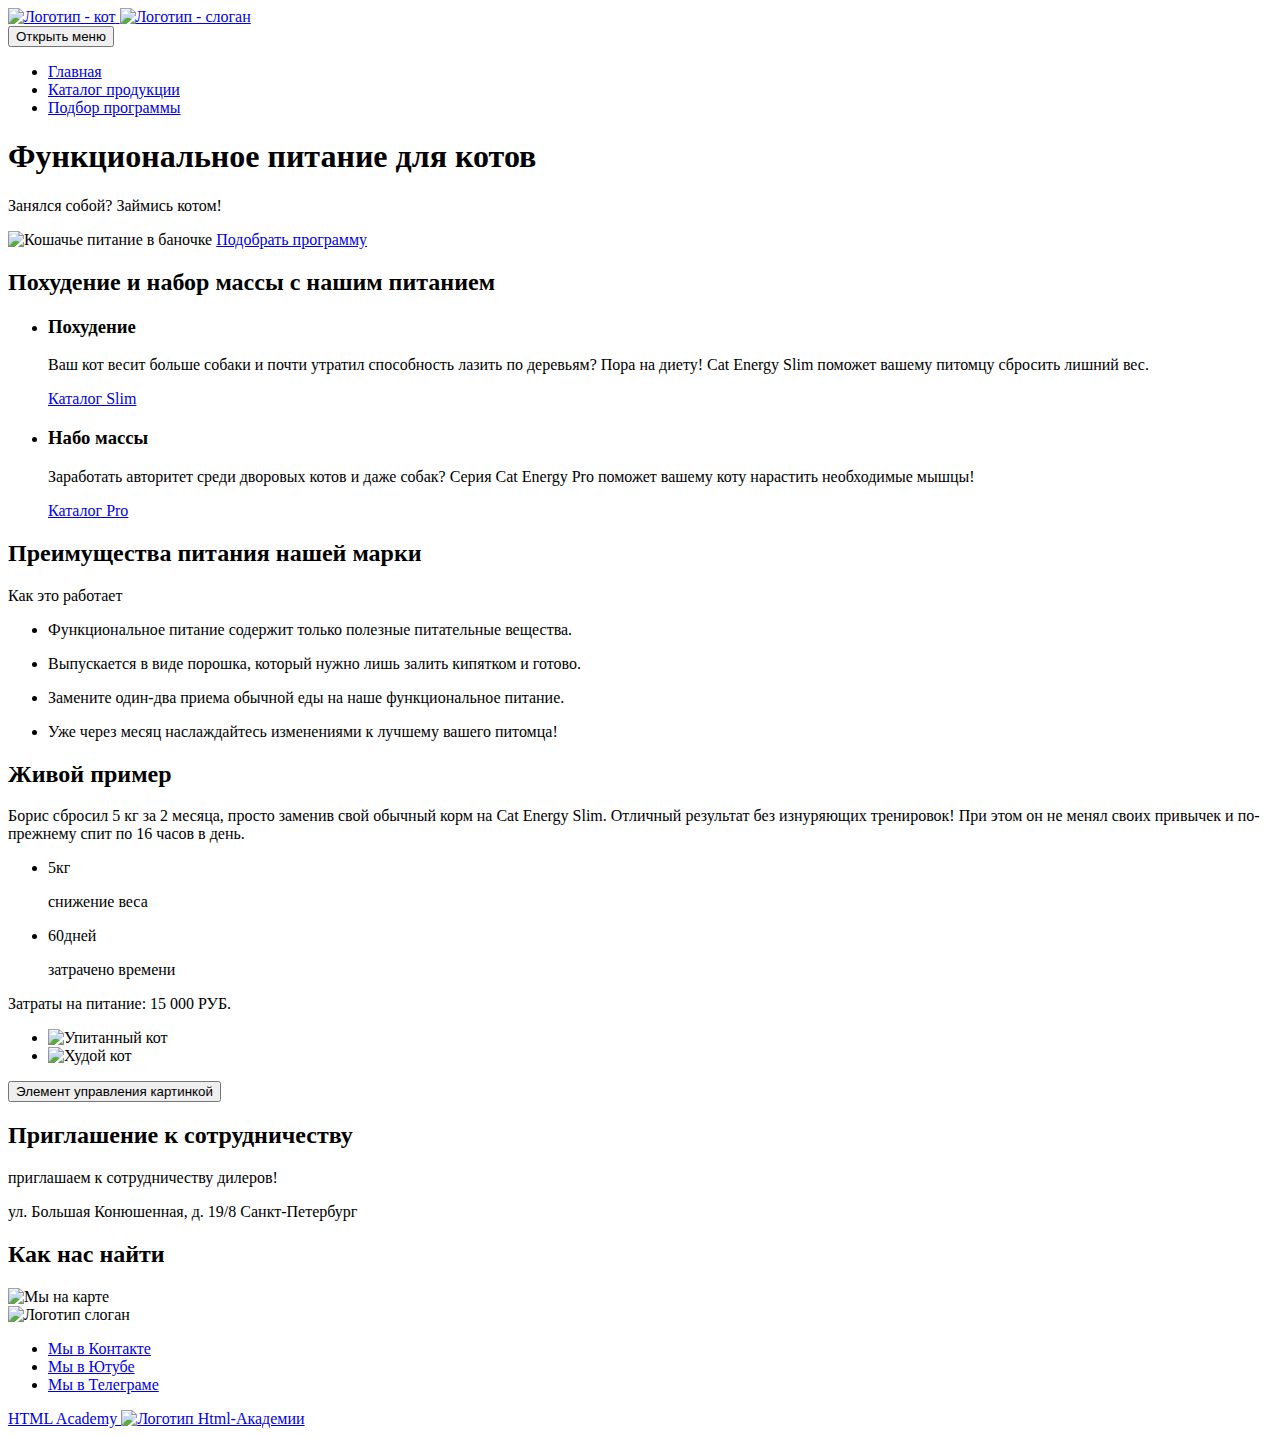
==== index.html @ bb7297f0 "Deploying to gh-pages from @ ekaterinasky/1699507-cat-energy-2@bc556764ba9b43fde984119f210b7cff06e82" ====
<!DOCTYPE html><html class="page" lang="ru"><head><meta charset="UTF-8"><title>Питание для котов</title><meta name="viewport" content="width=device-width,initial-scale=1"><link rel="stylesheet" href="styles/styles.css"><script src="scripts/index.js" defer="defer"></script></head><body class="page__body"><header class="main-header"><a class="main-header__logo" href="index.html"><img class="main-header__logo-image" src="#" width="33" height="38" alt="Логотип - кот"> <img class="logo-slogan" src="#" alt="Логотип - слоган" width="101" height="18"></a><nav class="main-nav"><button class="main-nav__toggle" type="button"><span class="visually-hidden">Открыть меню</span></button><div class="main-nav__wrapper"><ul class="site-list main-nav__list"><li class="site-list__item site-list__item--active"><a href="index.html">Главная</a></li><li class="site-list__item"><a href="catalog.html">Каталог продукции</a></li><li class="site-list__item"><a href="programm.html">Подбор программы</a></li></ul></div></nav><section class="promotion"><div class="promotion__wrapper"><div class="promotion__header"><h1 class="promotion__title">Функциональное питание для котов</h1><p class="promotion__intro promotion__intro--succeed">Занялся собой? Займись котом!</p><img class="promotion__image" src="#" width="280" height="270" alt="Кошачье питание в баночке"> <a class="promotion__link promotion__link--succeed" href="programm.html">Подобрать программу</a></div></div></section></header><main class="main-container"><section class="dignities"><div class="dignities__wrapper"><h2 class="visually-hidden">Похудение и набор массы с нашим питанием</h2><ul class="dignities__list"><li class="dignities__item dignities__item--loss"><h3 class="dignities__title">Похудение</h3><p class="dignities__description">Ваш кот весит больше собаки и почти утратил способность лазить по деревьям? Пора на диету! Cat Energy Slim поможет вашему питомцу сбросить лишний вес.</p><a class="dignities__link dignities__link--arrow" href="#">Каталог Slim</a></li><li class="dignities__item dignities__item--fat"><h3 class="dignities__title">Набо массы</h3><p class="dignities__description">Заработать авторитет среди дворовых котов и даже собак? Серия Cat Energy Pro поможет вашему коту нарастить необходимые мышцы!</p><a class="dignities__link dignities__link--arrow" href="#">Каталог Pro</a></li></ul></div></section><section class="advantages"><div class="advantages__wrapper"><h2 class="visually-hidden">Преимущества питания нашей марки</h2><p class="advantages__title">Как это работает</p><ul class="advantages__list"><li class="advantages__item advantages__item--useful"><p class="advantages__description">Функциональное питание содержит только полезные питательные вещества.</p></li><li class="advantages__item advantages__item--powder"><p class="advantages__description">Выпускается в виде порошка, который нужно лишь залить кипятком и готово.</p></li><li class="advantages__item advantages__item--meal"><p class="advantages__description">Замените один-два приема обычной еды на наше функциональное питание.</p></li><li class="advantages__item advantages__item--time"><p class="advantages__description">Уже через месяц наслаждайтесь изменениями к лучшему вашего питомца!</p></li></ul></div></section><section class="example"><div class="example__wrapper"><h2 class="example__title">Живой пример</h2><p class="example__description">Борис сбросил 5 кг за 2 месяца, просто заменив свой обычный корм на Cat Energy Slim. Отличный результат без изнуряющих тренировок! При этом он не менял своих привычек и по-прежнему спит по 16 часов в день.</p><div class="example__checklist example__checklist--wrapper"><ul class="example__list"><li class="example__stats"><p class="example__subtitle"><span>5</span>кг</p><p class="example__subtitle">снижение веса</p></li><li class="example__stats"><p><span>60</span>дней</p><p class="example__subtitle">затрачено времени</p></li></ul><p class="example__text">Затраты на питание: 15 000 РУБ.</p></div><div class="slider"><ul class="slider__list"><li class="slider__item"><img src="#" alt="Упитанный кот" width="280" height="256"></li><li class="slider__item"><img src="#" alt="Худой кот" width="280" height="256"></li></ul><p class="example__toggles slider__toggles"><button class="slider__toggle" type="button"><span class="visually-hidden">Элемент управления картинкой</span></button></p></div></div></section></main><section class="invitation"><div class="invitation__wrapper"><h2 class="visually-hidden">Приглашение к сотрудничеству</h2><p class="invitation__description">приглашаем к сотрудничеству дилеров!</p><p class="invitation__adress">ул. Большая Конюшенная, д. 19/8 Санкт-Петербург</p></div></section><footer class="main-footer"><h2 class="visually-hidden">Как нас найти</h2><img src="№" alt="Мы на карте" width="320" height="362"><!-- <iframe src="#" frameborder="0"></iframe> --><div class="main-footer__wrapper"><img class="main-footer__logo logo" src="#" alt="Логотип слоган" width="128" height="24"><div class="main-footer__social social"><ul class="social__list"><li class="social__item"><a class="social__link social__link--vkontakte" href="#">Мы в Контакте</a></li><li class="social__item"><a class="social__link social__link--youtube" href="#">Мы в Ютубе</a></li><li class="social__item"><a class="social__link social__link--telegram" href="#">Мы в Телеграме</a></li></ul></div><div class="main-footer__copyright copyright"><a class="copyright__link" href="https://htmlacademy.ru/intensive/adaptive">HTML Academy <img src="#" alt="Логотип Html-Академии" width="27" height="34"></a></div></div></footer></body></html>
---- styles/styles.css ----
.header{color:#fff;background-color:#639;padding:10px 15px}
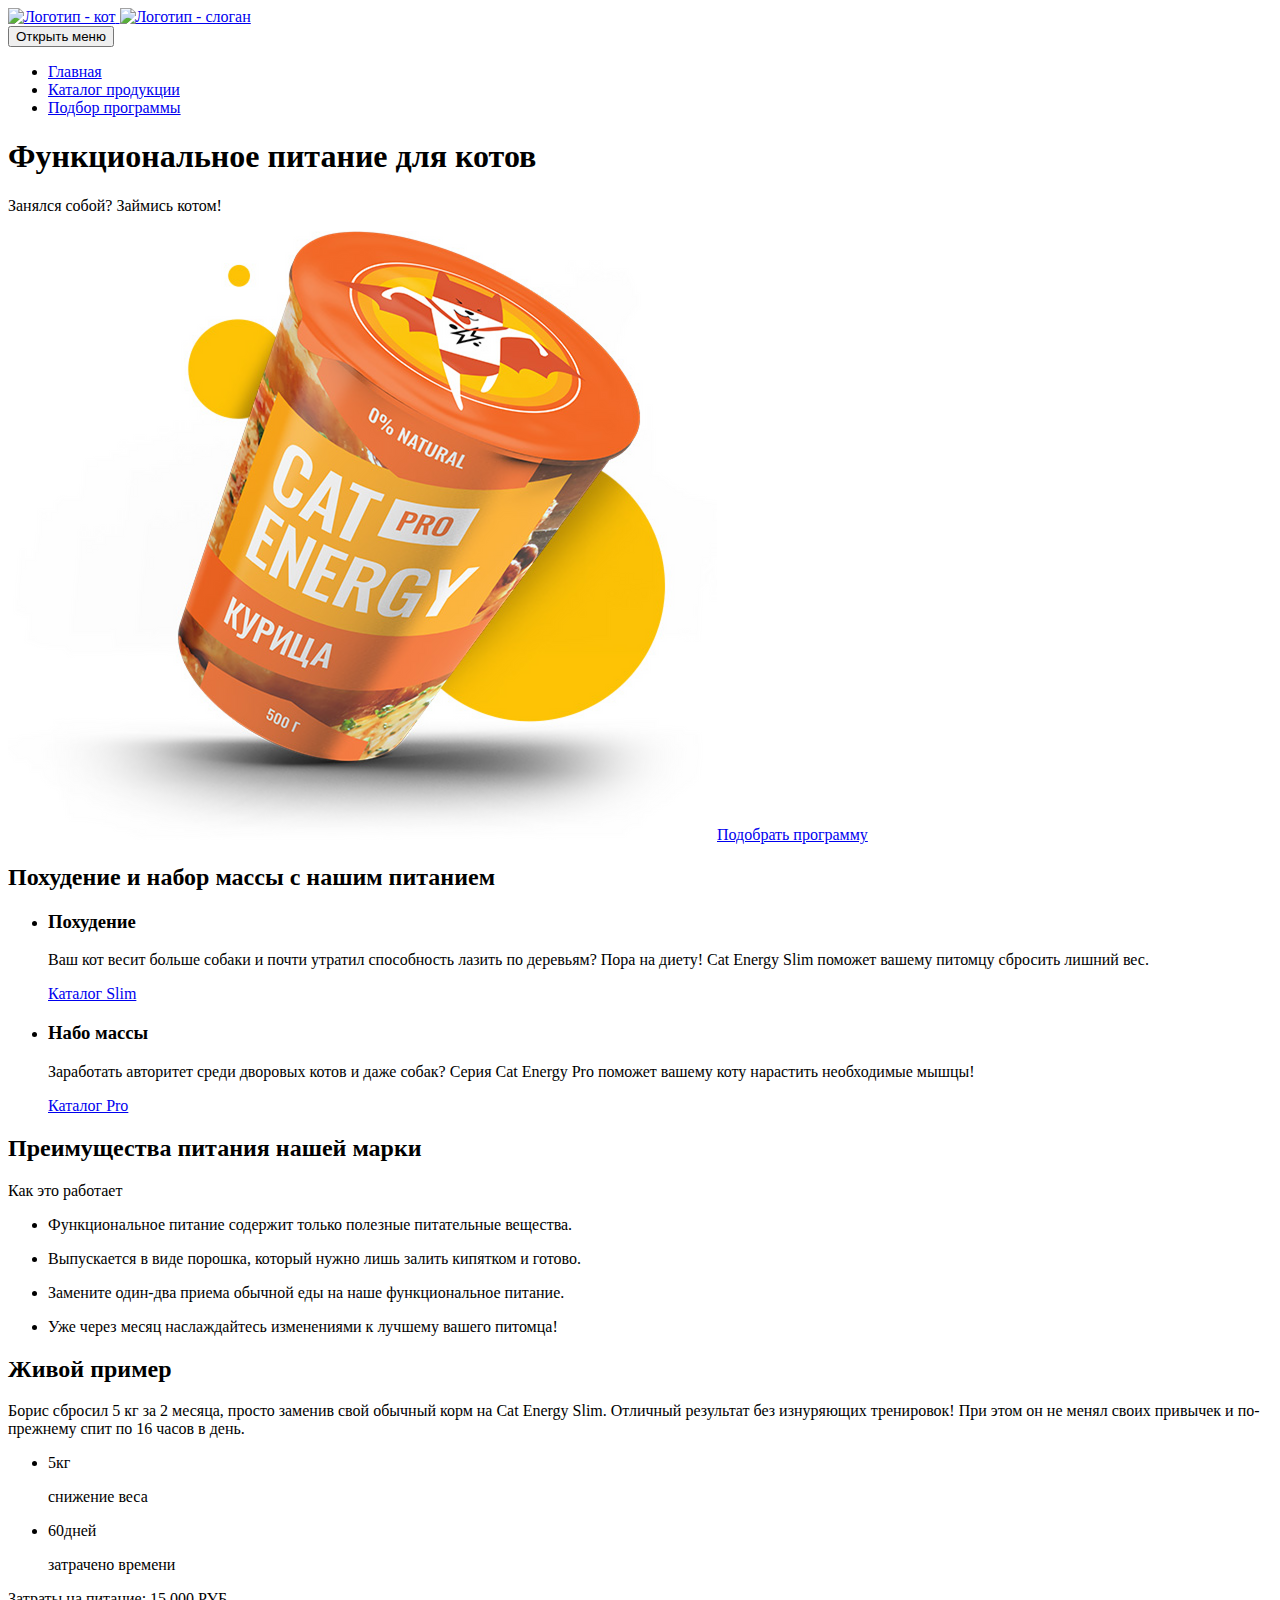
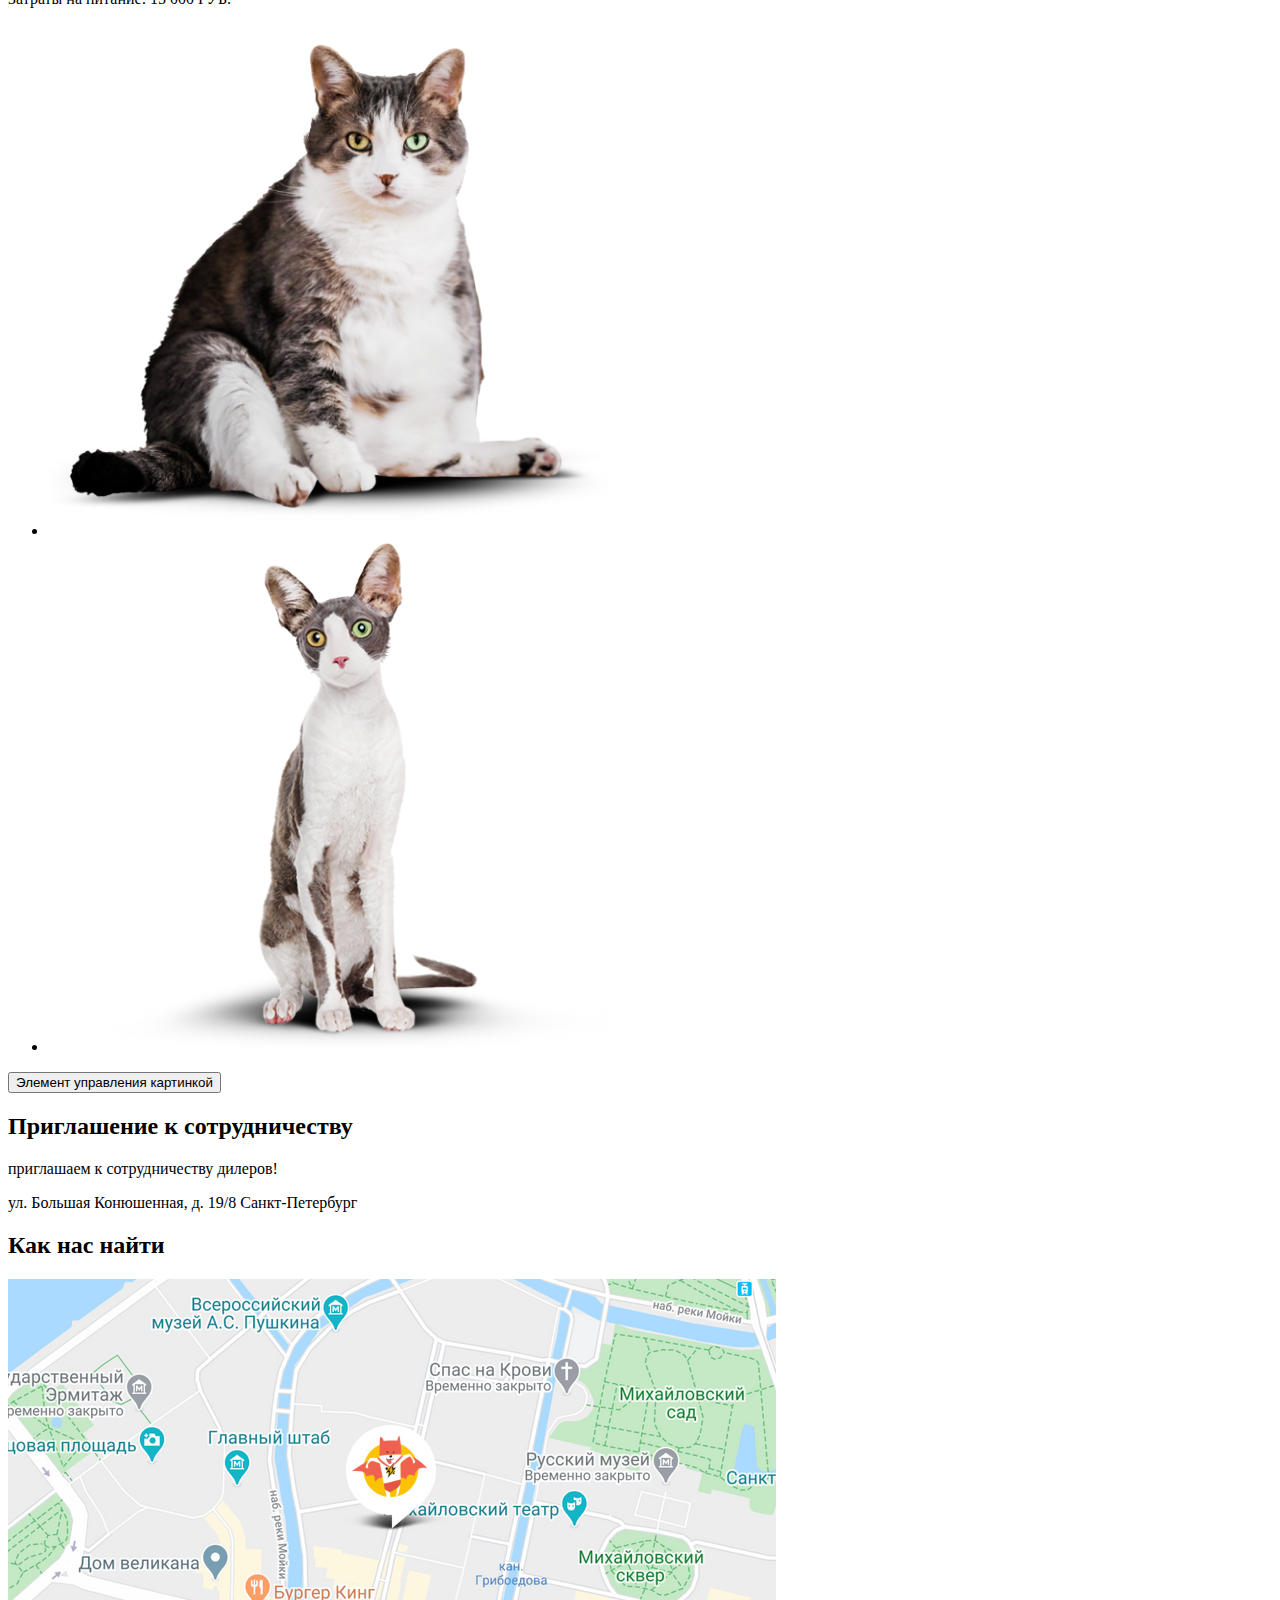
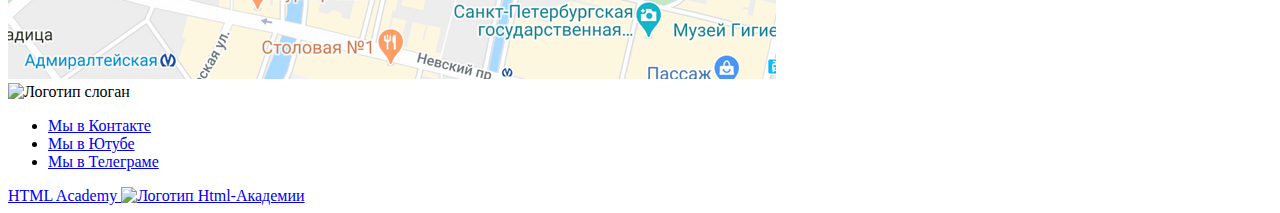
==== commit 7c226f17: "Deploying to gh-pages from @ ekaterinasky/1699507-cat-energy-2@7223b6a478be90201d9781de40ac3c70086c4" ====
--- a/index.html
+++ b/index.html
@@ -1 +1 @@
-<!DOCTYPE html><html class="page" lang="ru"><head><meta charset="UTF-8"><title>Питание для котов</title><meta name="viewport" content="width=device-width,initial-scale=1"><link rel="stylesheet" href="styles/styles.css"><script src="scripts/index.js" defer="defer"></script></head><body class="page__body"><header class="main-header"><a class="main-header__logo" href="index.html"><img class="main-header__logo-image" src="#" width="33" height="38" alt="Логотип - кот"> <img class="logo-slogan" src="#" alt="Логотип - слоган" width="101" height="18"></a><nav class="main-nav"><button class="main-nav__toggle" type="button"><span class="visually-hidden">Открыть меню</span></button><div class="main-nav__wrapper"><ul class="site-list main-nav__list"><li class="site-list__item site-list__item--active"><a href="index.html">Главная</a></li><li class="site-list__item"><a href="catalog.html">Каталог продукции</a></li><li class="site-list__item"><a href="programm.html">Подбор программы</a></li></ul></div></nav><section class="promotion"><div class="promotion__wrapper"><div class="promotion__header"><h1 class="promotion__title">Функциональное питание для котов</h1><p class="promotion__intro promotion__intro--succeed">Занялся собой? Займись котом!</p><img class="promotion__image" src="#" width="280" height="270" alt="Кошачье питание в баночке"> <a class="promotion__link promotion__link--succeed" href="programm.html">Подобрать программу</a></div></div></section></header><main class="main-container"><section class="dignities"><div class="dignities__wrapper"><h2 class="visually-hidden">Похудение и набор массы с нашим питанием</h2><ul class="dignities__list"><li class="dignities__item dignities__item--loss"><h3 class="dignities__title">Похудение</h3><p class="dignities__description">Ваш кот весит больше собаки и почти утратил способность лазить по деревьям? Пора на диету! Cat Energy Slim поможет вашему питомцу сбросить лишний вес.</p><a class="dignities__link dignities__link--arrow" href="#">Каталог Slim</a></li><li class="dignities__item dignities__item--fat"><h3 class="dignities__title">Набо массы</h3><p class="dignities__description">Заработать авторитет среди дворовых котов и даже собак? Серия Cat Energy Pro поможет вашему коту нарастить необходимые мышцы!</p><a class="dignities__link dignities__link--arrow" href="#">Каталог Pro</a></li></ul></div></section><section class="advantages"><div class="advantages__wrapper"><h2 class="visually-hidden">Преимущества питания нашей марки</h2><p class="advantages__title">Как это работает</p><ul class="advantages__list"><li class="advantages__item advantages__item--useful"><p class="advantages__description">Функциональное питание содержит только полезные питательные вещества.</p></li><li class="advantages__item advantages__item--powder"><p class="advantages__description">Выпускается в виде порошка, который нужно лишь залить кипятком и готово.</p></li><li class="advantages__item advantages__item--meal"><p class="advantages__description">Замените один-два приема обычной еды на наше функциональное питание.</p></li><li class="advantages__item advantages__item--time"><p class="advantages__description">Уже через месяц наслаждайтесь изменениями к лучшему вашего питомца!</p></li></ul></div></section><section class="example"><div class="example__wrapper"><h2 class="example__title">Живой пример</h2><p class="example__description">Борис сбросил 5 кг за 2 месяца, просто заменив свой обычный корм на Cat Energy Slim. Отличный результат без изнуряющих тренировок! При этом он не менял своих привычек и по-прежнему спит по 16 часов в день.</p><div class="example__checklist example__checklist--wrapper"><ul class="example__list"><li class="example__stats"><p class="example__subtitle"><span>5</span>кг</p><p class="example__subtitle">снижение веса</p></li><li class="example__stats"><p><span>60</span>дней</p><p class="example__subtitle">затрачено времени</p></li></ul><p class="example__text">Затраты на питание: 15 000 РУБ.</p></div><div class="slider"><ul class="slider__list"><li class="slider__item"><img src="#" alt="Упитанный кот" width="280" height="256"></li><li class="slider__item"><img src="#" alt="Худой кот" width="280" height="256"></li></ul><p class="example__toggles slider__toggles"><button class="slider__toggle" type="button"><span class="visually-hidden">Элемент управления картинкой</span></button></p></div></div></section></main><section class="invitation"><div class="invitation__wrapper"><h2 class="visually-hidden">Приглашение к сотрудничеству</h2><p class="invitation__description">приглашаем к сотрудничеству дилеров!</p><p class="invitation__adress">ул. Большая Конюшенная, д. 19/8 Санкт-Петербург</p></div></section><footer class="main-footer"><h2 class="visually-hidden">Как нас найти</h2><img src="№" alt="Мы на карте" width="320" height="362"><!-- <iframe src="#" frameborder="0"></iframe> --><div class="main-footer__wrapper"><img class="main-footer__logo logo" src="#" alt="Логотип слоган" width="128" height="24"><div class="main-footer__social social"><ul class="social__list"><li class="social__item"><a class="social__link social__link--vkontakte" href="#">Мы в Контакте</a></li><li class="social__item"><a class="social__link social__link--youtube" href="#">Мы в Ютубе</a></li><li class="social__item"><a class="social__link social__link--telegram" href="#">Мы в Телеграме</a></li></ul></div><div class="main-footer__copyright copyright"><a class="copyright__link" href="https://htmlacademy.ru/intensive/adaptive">HTML Academy <img src="#" alt="Логотип Html-Академии" width="27" height="34"></a></div></div></footer></body></html>+<!DOCTYPE html><html class="page" lang="ru"><head><meta charset="UTF-8"><title>Питание для котов</title><meta name="viewport" content="width=device-width,initial-scale=1"><!-- Подключение фавиконок --><link rel="icon" href="favicon.ico"><!-- 32×32 --><link rel="icon" href="favicons/icon.svg" type="image/svg+xml"><link rel="apple-touch-icon" href="favicons/icon-180.png"><!-- 180×180 --><link rel="manifest" href="manifest.webmanifest"><!-- Подключение стилей --><link rel="stylesheet" href="styles/styles.css"><!-- Подключение скриптов --><script src="scripts/index.js" defer="defer"></script></head><body class="page__body"><header class="main-header"><a class="main-header__logo" href="index.html"><img class="main-header__logo-image" src="#" width="33" height="38" alt="Логотип - кот"> <img class="logo-slogan" src="#" alt="Логотип - слоган" width="101" height="18"></a><nav class="main-nav"><button class="main-nav__toggle" type="button"><span class="visually-hidden">Открыть меню</span></button><div class="main-nav__wrapper"><ul class="site-list main-nav__list"><li class="site-list__item site-list__item--active"><a href="index.html">Главная</a></li><li class="site-list__item"><a href="catalog.html">Каталог продукции</a></li><li class="site-list__item"><a href="programm.html">Подбор программы</a></li></ul></div></nav><section class="promotion"><div class="promotion__wrapper"><div class="promotion__header"><h1 class="promotion__title">Функциональное питание для котов</h1><p class="promotion__intro promotion__intro--succeed">Занялся собой? Займись котом!</p><picture><source width="552" height="499" type="image/png" media="(min-width: 1440px)" srcset="images/index-images/pot-promo-desktop@1x.png, images/index-images/pot-promo-desktop@2x.png 2x"><source width="709" height="609" type="image/png" media="(min-width: 768px)" srcset="images/index-images/pot-promo-tablet@1x.png, images/index-images/pot-promo-tablet@2x.png 2x"><img class="promotion__image" src="images/index-images/pot-pomo-mobile@1x.png" srcset="images/index-images/pot-pomo-mobile@2x.png 2x" width="280" height="270" alt="Кошачье питание в баночке"></picture><a class="promotion__link promotion__link--succeed" href="programm.html">Подобрать программу</a></div></div></section></header><main class="main-container"><section class="dignities"><div class="dignities__wrapper"><h2 class="visually-hidden">Похудение и набор массы с нашим питанием</h2><ul class="dignities__list"><li class="dignities__item dignities__item--loss"><h3 class="dignities__title">Похудение</h3><p class="dignities__description">Ваш кот весит больше собаки и почти утратил способность лазить по деревьям? Пора на диету! Cat Energy Slim поможет вашему питомцу сбросить лишний вес.</p><a class="dignities__link dignities__link--arrow" href="#">Каталог Slim</a></li><li class="dignities__item dignities__item--fat"><h3 class="dignities__title">Набо массы</h3><p class="dignities__description">Заработать авторитет среди дворовых котов и даже собак? Серия Cat Energy Pro поможет вашему коту нарастить необходимые мышцы!</p><a class="dignities__link dignities__link--arrow" href="#">Каталог Pro</a></li></ul></div></section><section class="advantages"><div class="advantages__wrapper"><h2 class="visually-hidden">Преимущества питания нашей марки</h2><p class="advantages__title">Как это работает</p><ul class="advantages__list"><li class="advantages__item advantages__item--useful"><p class="advantages__description">Функциональное питание содержит только полезные питательные вещества.</p></li><li class="advantages__item advantages__item--powder"><p class="advantages__description">Выпускается в виде порошка, который нужно лишь залить кипятком и готово.</p></li><li class="advantages__item advantages__item--meal"><p class="advantages__description">Замените один-два приема обычной еды на наше функциональное питание.</p></li><li class="advantages__item advantages__item--time"><p class="advantages__description">Уже через месяц наслаждайтесь изменениями к лучшему вашего питомца!</p></li></ul></div></section><section class="example"><div class="example__wrapper"><h2 class="example__title">Живой пример</h2><p class="example__description">Борис сбросил 5 кг за 2 месяца, просто заменив свой обычный корм на Cat Energy Slim. Отличный результат без изнуряющих тренировок! При этом он не менял своих привычек и по-прежнему спит по 16 часов в день.</p><div class="example__checklist example__checklist--wrapper"><ul class="example__list"><li class="example__stats"><p class="example__subtitle"><span>5</span>кг</p><p class="example__subtitle">снижение веса</p></li><li class="example__stats"><p><span>60</span>дней</p><p class="example__subtitle">затрачено времени</p></li></ul><p class="example__text">Затраты на питание: 15 000 РУБ.</p></div><div class="slider"><ul class="slider__list"><li class="slider__item"><picture><source width="560" height="512" type="image/png" media="(min-width: 768px)" srcset="images/index-images/cat-before-tablet-desktop@1x.png, images/index-images/cat-before-tablet-desktop@2x.png 2x"><img src="images/index-images/cat-before-mobile@1x.png" srcset="images/index-images/cat-before-mobile@2x.png 2x" alt="Упитанный кот" width="280" height="256"></picture></li><li class="slider__item"><picture><source width="560" height="512" type="image/png" media="(min-width: 768px)" srcset="images/index-images/cat-after-tablet-desctop@1x.png, images/index-images/cat-after-tablet-desctop@2x.png 2x"><img src="images/index-images/cat-after-mobile@1x.png" srcset="images/index-images/cat-after-mobile@2x.png 2x" alt="Худой кот" width="280" height="256"></picture></li></ul><p class="example__toggles slider__toggles"><button class="slider__toggle" type="button"><span class="visually-hidden">Элемент управления картинкой</span></button></p></div></div></section></main><section class="invitation"><div class="invitation__wrapper"><h2 class="visually-hidden">Приглашение к сотрудничеству</h2><p class="invitation__description">приглашаем к сотрудничеству дилеров!</p><p class="invitation__adress">ул. Большая Конюшенная, д. 19/8 Санкт-Петербург</p></div></section><footer class="main-footer"><h2 class="visually-hidden">Как нас найти</h2><picture><source width="1440" height="400" type="image/png" media="(min-width: 1440px)" srcset="images/location-desktop@1x.png, images/location-desktop@2x.png 2x"><source width="768" height="400" type="image/png" media="(min-width: 768px)" srcset="images/location-tablet@1x.png, images/location-tablet@2x.png 2x"><img src="images/location-mobile@1x.png" srcset="images/location-mobile@2x.png 2x" alt="Мы на карте" width="320" height="362"></picture><!-- <iframe src="#" frameborder="0"></iframe> --><div class="main-footer__wrapper"><img class="main-footer__logo logo" src="#" alt="Логотип слоган" width="128" height="24"><div class="main-footer__social social"><ul class="social__list"><li class="social__item"><a class="social__link social__link--vkontakte" href="#">Мы в Контакте</a></li><li class="social__item"><a class="social__link social__link--youtube" href="#">Мы в Ютубе</a></li><li class="social__item"><a class="social__link social__link--telegram" href="#">Мы в Телеграме</a></li></ul></div><div class="main-footer__copyright copyright"><a class="copyright__link" href="https://htmlacademy.ru/intensive/adaptive">HTML Academy <img src="#" alt="Логотип Html-Академии" width="27" height="34"></a></div></div></footer></body></html>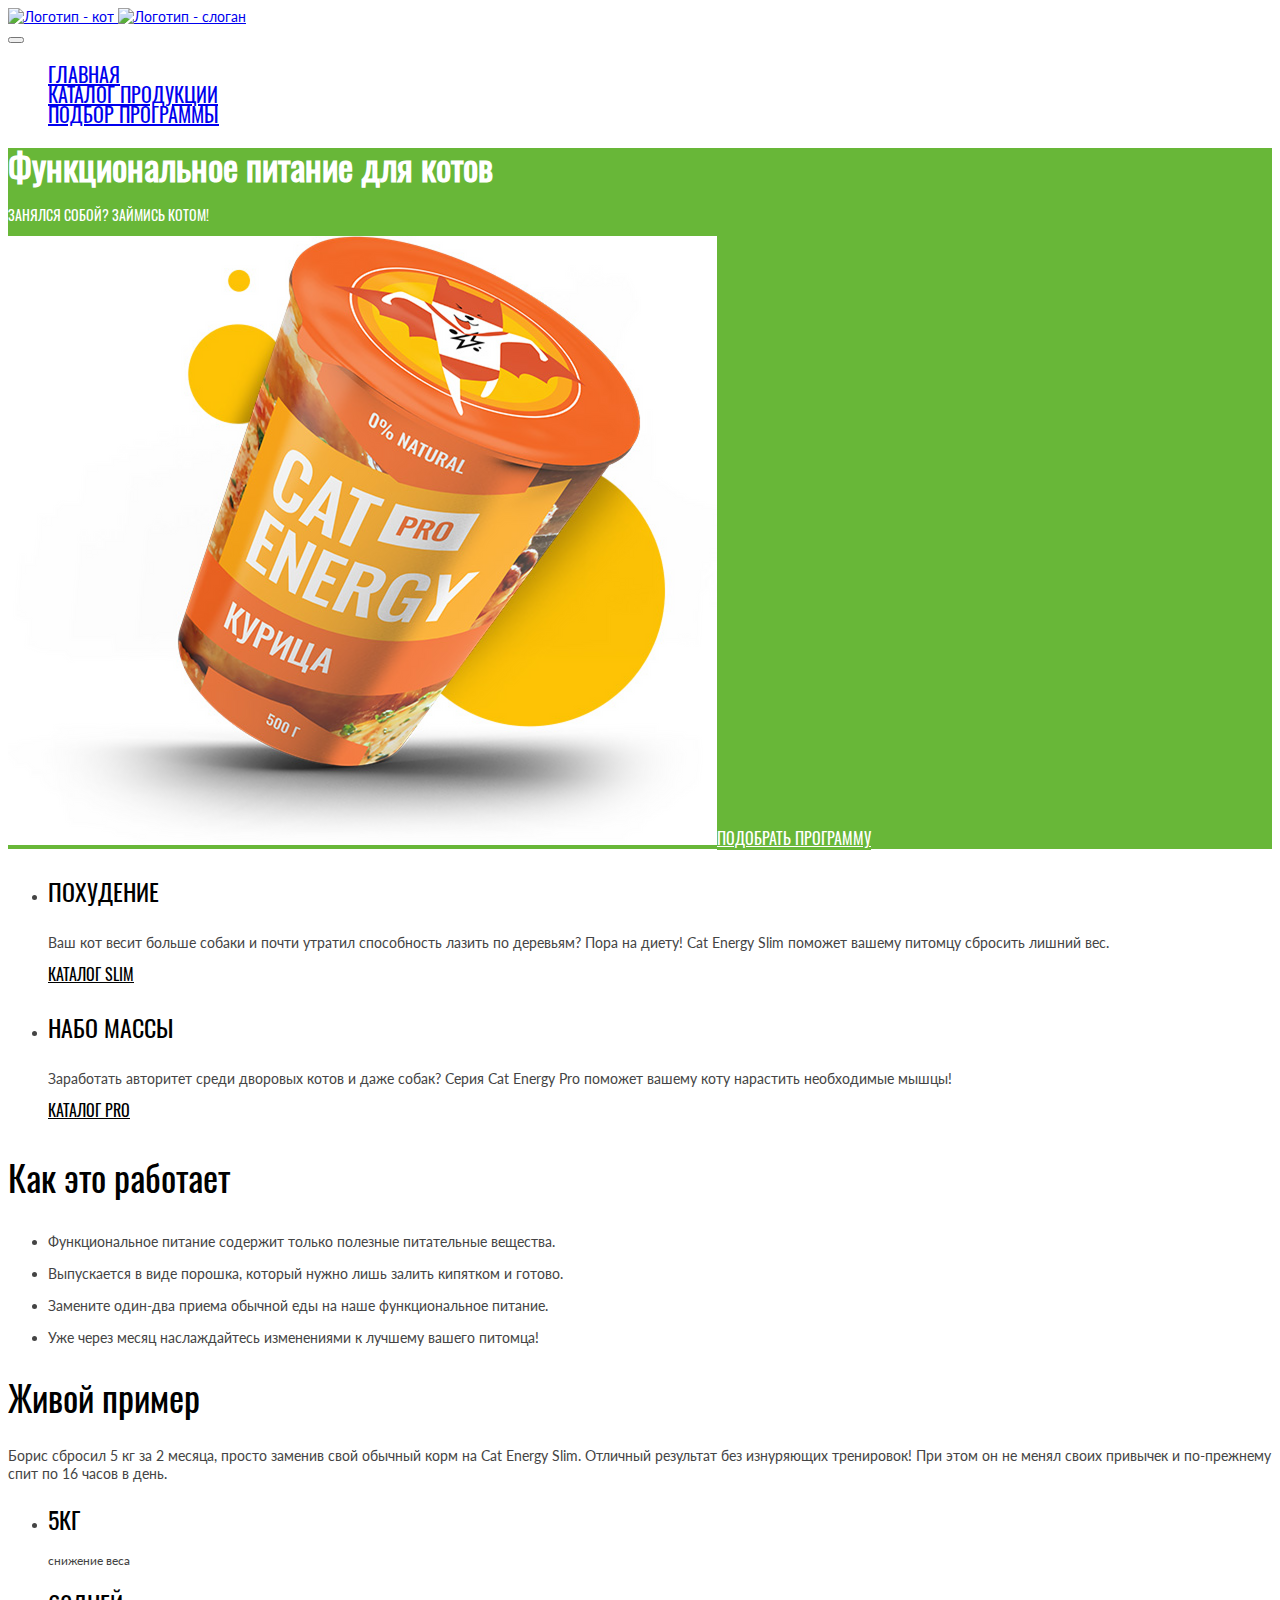
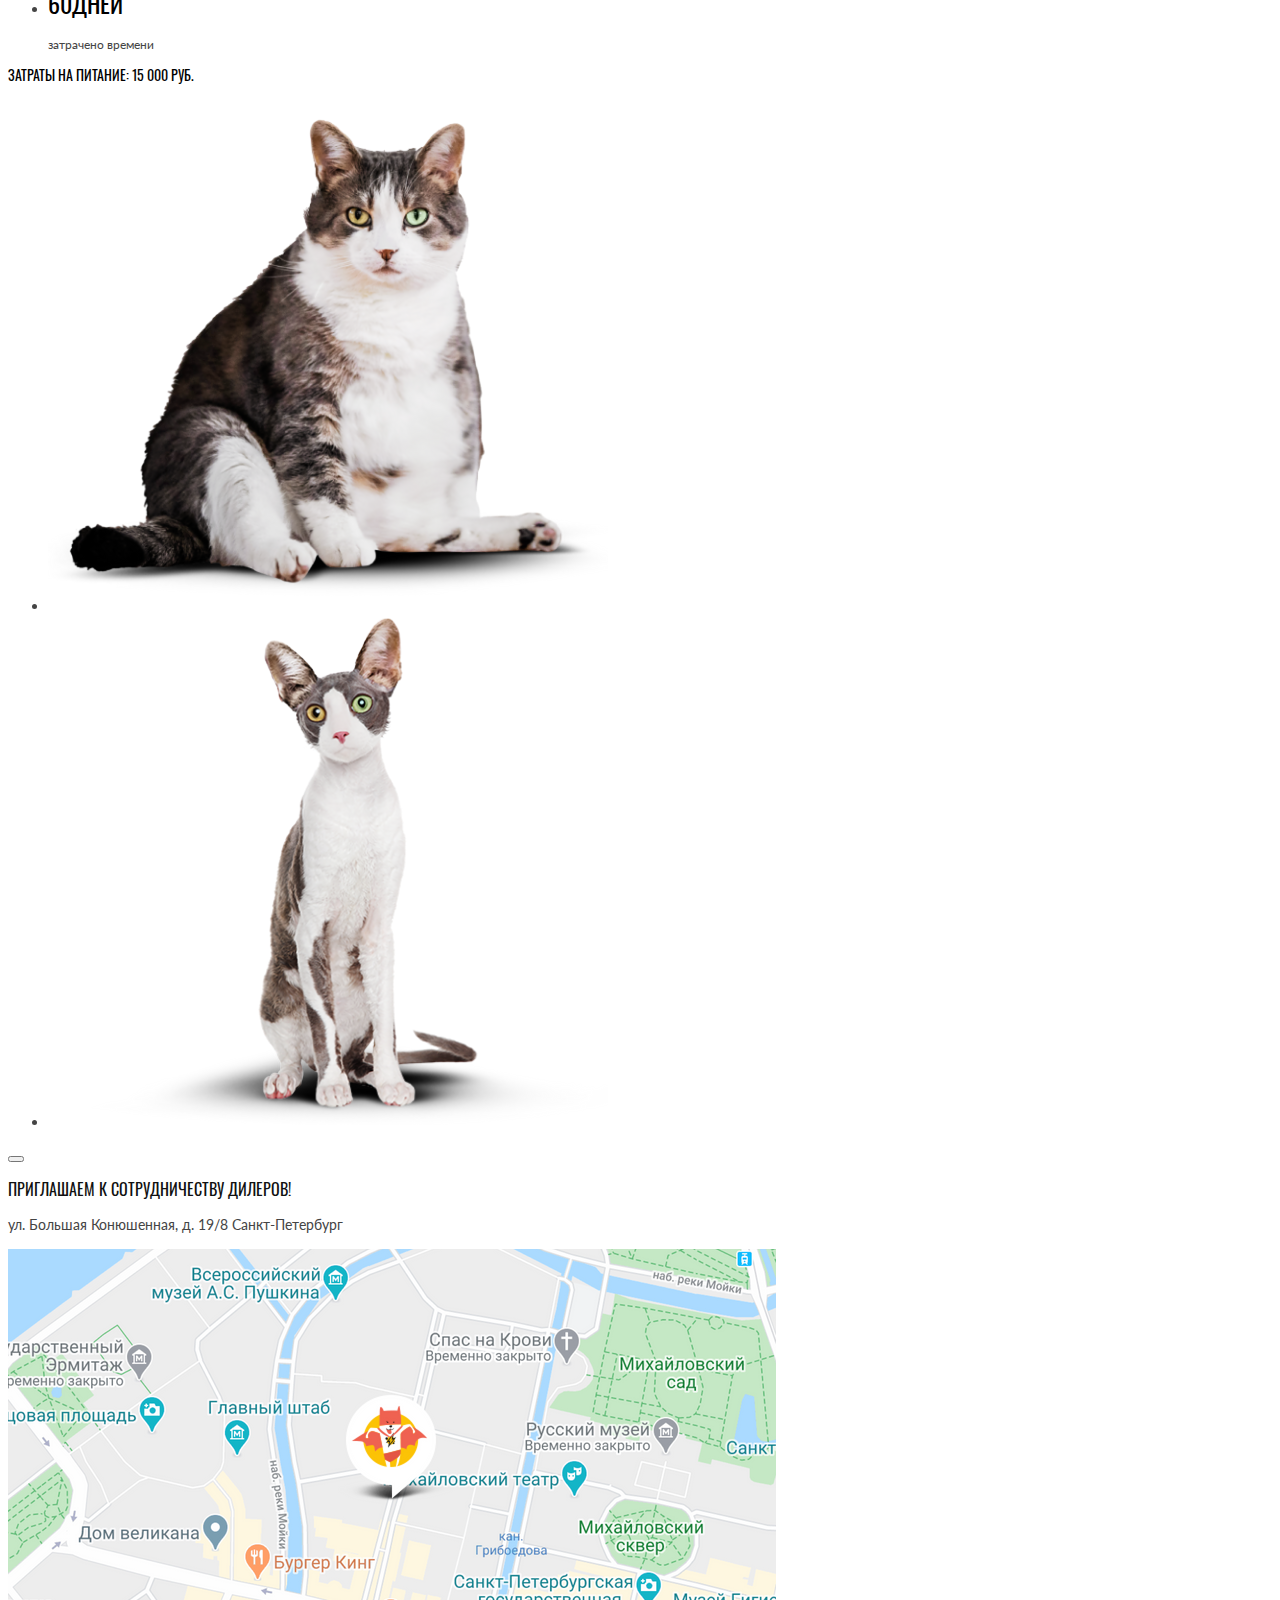
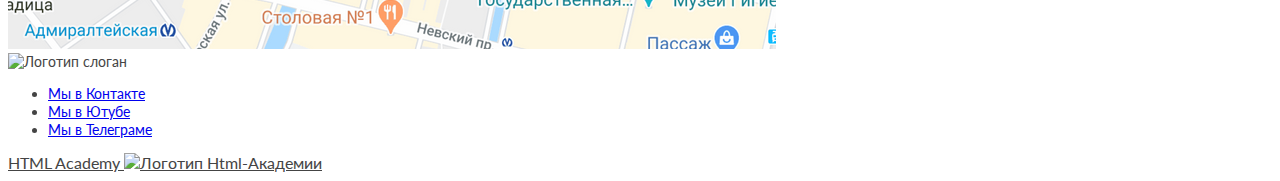
==== commit 0d0df68f: "Deploying to gh-pages from @ ekaterinasky/1699507-cat-energy-2@964fc9aa99c4891fcf7a5c26856306cc88f32" ====
--- a/index.html
+++ b/index.html
@@ -1 +1 @@
-<!DOCTYPE html><html class="page" lang="ru"><head><meta charset="UTF-8"><title>Питание для котов</title><meta name="viewport" content="width=device-width,initial-scale=1"><!-- Подключение фавиконок --><link rel="icon" href="favicon.ico"><!-- 32×32 --><link rel="icon" href="favicons/icon.svg" type="image/svg+xml"><link rel="apple-touch-icon" href="favicons/icon-180.png"><!-- 180×180 --><link rel="manifest" href="manifest.webmanifest"><!-- Подключение стилей --><link rel="stylesheet" href="styles/styles.css"><!-- Подключение скриптов --><script src="scripts/index.js" defer="defer"></script></head><body class="page__body"><header class="main-header"><a class="main-header__logo" href="index.html"><img class="main-header__logo-image" src="#" width="33" height="38" alt="Логотип - кот"> <img class="logo-slogan" src="#" alt="Логотип - слоган" width="101" height="18"></a><nav class="main-nav"><button class="main-nav__toggle" type="button"><span class="visually-hidden">Открыть меню</span></button><div class="main-nav__wrapper"><ul class="site-list main-nav__list"><li class="site-list__item site-list__item--active"><a href="index.html">Главная</a></li><li class="site-list__item"><a href="catalog.html">Каталог продукции</a></li><li class="site-list__item"><a href="programm.html">Подбор программы</a></li></ul></div></nav><section class="promotion"><div class="promotion__wrapper"><div class="promotion__header"><h1 class="promotion__title">Функциональное питание для котов</h1><p class="promotion__intro promotion__intro--succeed">Занялся собой? Займись котом!</p><picture><source width="552" height="499" type="image/png" media="(min-width: 1440px)" srcset="images/index-images/pot-promo-desktop@1x.png, images/index-images/pot-promo-desktop@2x.png 2x"><source width="709" height="609" type="image/png" media="(min-width: 768px)" srcset="images/index-images/pot-promo-tablet@1x.png, images/index-images/pot-promo-tablet@2x.png 2x"><img class="promotion__image" src="images/index-images/pot-pomo-mobile@1x.png" srcset="images/index-images/pot-pomo-mobile@2x.png 2x" width="280" height="270" alt="Кошачье питание в баночке"></picture><a class="promotion__link promotion__link--succeed" href="programm.html">Подобрать программу</a></div></div></section></header><main class="main-container"><section class="dignities"><div class="dignities__wrapper"><h2 class="visually-hidden">Похудение и набор массы с нашим питанием</h2><ul class="dignities__list"><li class="dignities__item dignities__item--loss"><h3 class="dignities__title">Похудение</h3><p class="dignities__description">Ваш кот весит больше собаки и почти утратил способность лазить по деревьям? Пора на диету! Cat Energy Slim поможет вашему питомцу сбросить лишний вес.</p><a class="dignities__link dignities__link--arrow" href="#">Каталог Slim</a></li><li class="dignities__item dignities__item--fat"><h3 class="dignities__title">Набо массы</h3><p class="dignities__description">Заработать авторитет среди дворовых котов и даже собак? Серия Cat Energy Pro поможет вашему коту нарастить необходимые мышцы!</p><a class="dignities__link dignities__link--arrow" href="#">Каталог Pro</a></li></ul></div></section><section class="advantages"><div class="advantages__wrapper"><h2 class="visually-hidden">Преимущества питания нашей марки</h2><p class="advantages__title">Как это работает</p><ul class="advantages__list"><li class="advantages__item advantages__item--useful"><p class="advantages__description">Функциональное питание содержит только полезные питательные вещества.</p></li><li class="advantages__item advantages__item--powder"><p class="advantages__description">Выпускается в виде порошка, который нужно лишь залить кипятком и готово.</p></li><li class="advantages__item advantages__item--meal"><p class="advantages__description">Замените один-два приема обычной еды на наше функциональное питание.</p></li><li class="advantages__item advantages__item--time"><p class="advantages__description">Уже через месяц наслаждайтесь изменениями к лучшему вашего питомца!</p></li></ul></div></section><section class="example"><div class="example__wrapper"><h2 class="example__title">Живой пример</h2><p class="example__description">Борис сбросил 5 кг за 2 месяца, просто заменив свой обычный корм на Cat Energy Slim. Отличный результат без изнуряющих тренировок! При этом он не менял своих привычек и по-прежнему спит по 16 часов в день.</p><div class="example__checklist example__checklist--wrapper"><ul class="example__list"><li class="example__stats"><p class="example__subtitle"><span>5</span>кг</p><p class="example__subtitle">снижение веса</p></li><li class="example__stats"><p><span>60</span>дней</p><p class="example__subtitle">затрачено времени</p></li></ul><p class="example__text">Затраты на питание: 15 000 РУБ.</p></div><div class="slider"><ul class="slider__list"><li class="slider__item"><picture><source width="560" height="512" type="image/png" media="(min-width: 768px)" srcset="images/index-images/cat-before-tablet-desktop@1x.png, images/index-images/cat-before-tablet-desktop@2x.png 2x"><img src="images/index-images/cat-before-mobile@1x.png" srcset="images/index-images/cat-before-mobile@2x.png 2x" alt="Упитанный кот" width="280" height="256"></picture></li><li class="slider__item"><picture><source width="560" height="512" type="image/png" media="(min-width: 768px)" srcset="images/index-images/cat-after-tablet-desctop@1x.png, images/index-images/cat-after-tablet-desctop@2x.png 2x"><img src="images/index-images/cat-after-mobile@1x.png" srcset="images/index-images/cat-after-mobile@2x.png 2x" alt="Худой кот" width="280" height="256"></picture></li></ul><p class="example__toggles slider__toggles"><button class="slider__toggle" type="button"><span class="visually-hidden">Элемент управления картинкой</span></button></p></div></div></section></main><section class="invitation"><div class="invitation__wrapper"><h2 class="visually-hidden">Приглашение к сотрудничеству</h2><p class="invitation__description">приглашаем к сотрудничеству дилеров!</p><p class="invitation__adress">ул. Большая Конюшенная, д. 19/8 Санкт-Петербург</p></div></section><footer class="main-footer"><h2 class="visually-hidden">Как нас найти</h2><picture><source width="1440" height="400" type="image/png" media="(min-width: 1440px)" srcset="images/location-desktop@1x.png, images/location-desktop@2x.png 2x"><source width="768" height="400" type="image/png" media="(min-width: 768px)" srcset="images/location-tablet@1x.png, images/location-tablet@2x.png 2x"><img src="images/location-mobile@1x.png" srcset="images/location-mobile@2x.png 2x" alt="Мы на карте" width="320" height="362"></picture><!-- <iframe src="#" frameborder="0"></iframe> --><div class="main-footer__wrapper"><img class="main-footer__logo logo" src="#" alt="Логотип слоган" width="128" height="24"><div class="main-footer__social social"><ul class="social__list"><li class="social__item"><a class="social__link social__link--vkontakte" href="#">Мы в Контакте</a></li><li class="social__item"><a class="social__link social__link--youtube" href="#">Мы в Ютубе</a></li><li class="social__item"><a class="social__link social__link--telegram" href="#">Мы в Телеграме</a></li></ul></div><div class="main-footer__copyright copyright"><a class="copyright__link" href="https://htmlacademy.ru/intensive/adaptive">HTML Academy <img src="#" alt="Логотип Html-Академии" width="27" height="34"></a></div></div></footer></body></html>+<!DOCTYPE html><html class="page" lang="ru"><head><meta charset="UTF-8"><title>Питание для котов</title><meta name="viewport" content="width=device-width,initial-scale=1"><!-- Подключение фавиконок --><link rel="icon" href="favicon.ico"><!-- 32×32 --><link rel="icon" href="favicons/icon.svg" type="image/svg+xml"><link rel="apple-touch-icon" href="favicons/icon-180.png"><!-- 180×180 --><link rel="manifest" href="manifest.webmanifest"><!-- Подключение стилей --><link rel="stylesheet" href="styles/styles.css"><!-- Подключение скриптов --><script src="scripts/index.js" defer="defer"></script></head><body class="page__body"><header class="main-header"><a class="main-header__logo" href="index.html"><img class="main-header__logo-image" src="#" width="33" height="38" alt="Логотип - кот"> <img class="logo-slogan" src="#" alt="Логотип - слоган" width="101" height="18"></a><nav class="main-nav"><button class="main-nav__toggle" type="button"><span class="visually-hidden">Открыть меню</span></button><div class="main-nav__wrapper"><ul class="site-list main-nav__list"><li class="site-list__item site-list__item--active"><a href="index.html">Главная</a></li><li class="site-list__item"><a href="catalog.html">Каталог продукции</a></li><li class="site-list__item"><a href="programm.html">Подбор программы</a></li></ul></div></nav><section class="promotion"><div class="promotion__wrapper"><div class="promotion__header"><h1 class="promotion__title">Функциональное питание для котов</h1><p class="promotion__intro promotion__intro--succeed">Занялся собой? Займись котом!</p><picture><source width="552" height="499" type="image/png" media="(min-width: 1440px)" srcset="images/index-images/pot-promo-desktop@1x.png, images/index-images/pot-promo-desktop@2x.png 2x"><source width="709" height="609" type="image/png" media="(min-width: 768px)" srcset="images/index-images/pot-promo-tablet@1x.png, images/index-images/pot-promo-tablet@2x.png 2x"><img class="promotion__image" src="images/index-images/pot-pomo-mobile@1x.png" srcset="images/index-images/pot-pomo-mobile@2x.png 2x" width="280" height="270" alt="Кошачье питание в баночке"></picture><a class="button promotion__link promotion__link--succeed" href="programm.html">Подобрать программу</a></div></div></section></header><main class="main-container"><section class="dignities"><div class="dignities__wrapper"><h2 class="visually-hidden">Похудение и набор массы с нашим питанием</h2><ul class="dignities__list"><li class="dignities__item dignities__item--loss"><h3 class="dignities__title">Похудение</h3><p class="dignities__description">Ваш кот весит больше собаки и почти утратил способность лазить по деревьям? Пора на диету! Cat Energy Slim поможет вашему питомцу сбросить лишний вес.</p><a class="dignities__link dignities__link--arrow" href="#">Каталог Slim</a></li><li class="dignities__item dignities__item--fat"><h3 class="dignities__title">Набо массы</h3><p class="dignities__description">Заработать авторитет среди дворовых котов и даже собак? Серия Cat Energy Pro поможет вашему коту нарастить необходимые мышцы!</p><a class="dignities__link dignities__link--arrow" href="#">Каталог Pro</a></li></ul></div></section><section class="advantages"><div class="advantages__wrapper"><h2 class="visually-hidden">Преимущества питания нашей марки</h2><p class="advantages__title">Как это работает</p><ul class="advantages__list"><li class="advantages__item advantages__item--useful"><p class="advantages__description">Функциональное питание содержит только полезные питательные вещества.</p></li><li class="advantages__item advantages__item--powder"><p class="advantages__description">Выпускается в виде порошка, который нужно лишь залить кипятком и готово.</p></li><li class="advantages__item advantages__item--meal"><p class="advantages__description">Замените один-два приема обычной еды на наше функциональное питание.</p></li><li class="advantages__item advantages__item--time"><p class="advantages__description">Уже через месяц наслаждайтесь изменениями к лучшему вашего питомца!</p></li></ul></div></section><section class="example"><div class="example__wrapper"><h2 class="example__title">Живой пример</h2><p class="example__description">Борис сбросил 5 кг за 2 месяца, просто заменив свой обычный корм на Cat Energy Slim. Отличный результат без изнуряющих тренировок! При этом он не менял своих привычек и по-прежнему спит по 16 часов в день.</p><div class="example__checklist example__checklist--wrapper"><ul class="example__list"><li class="example__stats"><p class="example__subtitle"><span>5</span>кг</p><p class="example__signature">снижение веса</p></li><li class="example__stats"><p class="example__subtitle"><span>60</span>дней</p><p class="example__signature">затрачено времени</p></li></ul><p class="example__text">Затраты на питание: 15 000 РУБ.</p></div><div class="slider"><ul class="slider__list"><li class="slider__item"><picture><source width="560" height="512" type="image/png" media="(min-width: 768px)" srcset="images/index-images/cat-before-tablet-desktop@1x.png, images/index-images/cat-before-tablet-desktop@2x.png 2x"><img src="images/index-images/cat-before-mobile@1x.png" srcset="images/index-images/cat-before-mobile@2x.png 2x" alt="Упитанный кот" width="280" height="256"></picture></li><li class="slider__item"><picture><source width="560" height="512" type="image/png" media="(min-width: 768px)" srcset="images/index-images/cat-after-tablet-desctop@1x.png, images/index-images/cat-after-tablet-desctop@2x.png 2x"><img src="images/index-images/cat-after-mobile@1x.png" srcset="images/index-images/cat-after-mobile@2x.png 2x" alt="Худой кот" width="280" height="256"></picture></li></ul><p class="example__toggles slider__toggles"><button class="slider__toggle" type="button"><span class="visually-hidden">Элемент управления картинкой</span></button></p></div></div></section></main><section class="invitation"><div class="invitation__wrapper"><h2 class="visually-hidden">Приглашение к сотрудничеству</h2><p class="invitation__description">приглашаем к сотрудничеству дилеров!</p><p class="invitation__adress">ул. Большая Конюшенная, д. 19/8 Санкт-Петербург</p></div></section><footer class="main-footer"><h2 class="visually-hidden">Как нас найти</h2><picture><source width="1440" height="400" type="image/png" media="(min-width: 1440px)" srcset="images/location-desktop@1x.png, images/location-desktop@2x.png 2x"><source width="768" height="400" type="image/png" media="(min-width: 768px)" srcset="images/location-tablet@1x.png, images/location-tablet@2x.png 2x"><img src="images/location-mobile@1x.png" srcset="images/location-mobile@2x.png 2x" alt="Мы на карте" width="320" height="362"></picture><!-- <iframe src="#" frameborder="0"></iframe> --><div class="main-footer__wrapper"><img class="main-footer__logo logo" src="#" alt="Логотип слоган" width="128" height="24"><div class="main-footer__social social"><ul class="social__list"><li class="social__item"><a class="social__link social__link--vkontakte" href="#">Мы в Контакте</a></li><li class="social__item"><a class="social__link social__link--youtube" href="#">Мы в Ютубе</a></li><li class="social__item"><a class="social__link social__link--telegram" href="#">Мы в Телеграме</a></li></ul></div><div class="main-footer__copyright copyright"><a class="copyright__link" href="https://htmlacademy.ru/intensive/adaptive">HTML Academy <img src="#" alt="Логотип Html-Академии" width="27" height="34"></a></div></div></footer></body></html>--- a/styles/styles.css
+++ b/styles/styles.css
@@ -1 +1 @@
-.header{color:#fff;background-color:#639;padding:10px 15px}+@font-face{font-family:Lato;font-weight:400;font-style:normal;src:url(../fonts/lato/Lato-Regular.woff2)format("woff2");font-display:swap}@font-face{font-family:Oswald;font-weight:400;font-style:normal;src:url(../fonts/oswald/oswaldregular.woff2)format("woff2");font-display:swap}.visually-hidden{white-space:nowrap;-webkit-clip-path:inset(100%);clip-path:inset(100%);clip:rect(0 0 0 0);border:0;width:1px;height:1px;margin:-1px;padding:0;position:absolute;overflow:hidden}.page__body{color:#444;font-family:Lato,Arial,sans-serif;font-size:14px;font-weight:400;line-height:18px}.button{color:#fff;text-transform:uppercase;background-color:#68b738;font-family:Oswald,Arial,sans-serif;font-size:16px;line-height:20px}.site-list{text-transform:uppercase;font-family:Oswald,Arial,sans-serif;font-size:20px;line-height:20px;list-style-type:none}.promotion{background-color:#68b738}.promotion__title{color:#fff;font-family:Oswald,Arial,sans-serif;font-size:36px;line-height:36px}.promotion__intro{color:#fff;text-transform:uppercase;font-family:Oswald,Arial,sans-serif;line-height:14px}.dignities__title{text-transform:uppercase;color:#000;font-family:Oswald,Arial,sans-serif;font-size:24px;font-weight:400;line-height:37px}.dignities__link{text-transform:uppercase;color:#000;font-family:Oswald,Arial,sans-serif;font-size:16px;line-height:16px}.advantages__title{color:#000;font-family:Oswald,Arial,sans-serif;font-size:36px;line-height:40px}.example__title{color:#000;font-family:Oswald,Arial,sans-serif;font-size:36px;font-weight:400;line-height:40px}.example__subtitle{text-transform:uppercase;color:#000;font-family:Oswald,Arial,sans-serif;font-size:24px;line-height:24px}.example__signature{font-size:12px;line-height:100%}.example__text{text-transform:uppercase;color:#000;font-family:Oswald,Arial,sans-serif;line-height:20px}.invitation__description{text-transform:uppercase;color:#111;font-family:Oswald,Arial,sans-serif;font-size:16px;line-height:20px}.invitation__adress{line-height:20px}.copyright__link{color:#444;font-size:16px;line-height:20px}.products__title{color:#000;font-family:Oswald,Arial,sans-serif;font-size:36px;font-weight:400;line-height:36px}.products__text{font-size:12px;line-height:16px}.products__subtitle{text-transform:uppercase;color:#222;font-family:Oswald,Arial,sans-serif;font-size:16px;font-weight:400;line-height:20px}.products__subtitle--change{color:#111}.products__link{color:#444;font-size:16px;line-height:20px}.append-products__title{color:#000;font-family:Oswald,Arial,sans-serif;font-size:24px;font-weight:400;line-height:24px}.append-products__subtitle{color:#222;font-family:Oswald,Arial,sans-serif;font-size:16px;font-weight:400;line-height:16px}.append-products__text{line-height:14px}.append-products__surprise{background-color:#68b738}.append-products__comment{color:#fff;font-size:16px;line-height:20px}.news__title{color:#000;font-family:Oswald,Arial,sans-serif;font-size:24px;font-weight:400;line-height:24px}.news__description{color:#000;font-family:Oswald,Arial,sans-serif;font-size:16px;line-height:24px}.news__field{color:#444;text-transform:uppercase;font-family:Oswald,Arial,sans-serif;font-size:20px;line-height:30px}.news__button{font-size:20px;line-height:26px}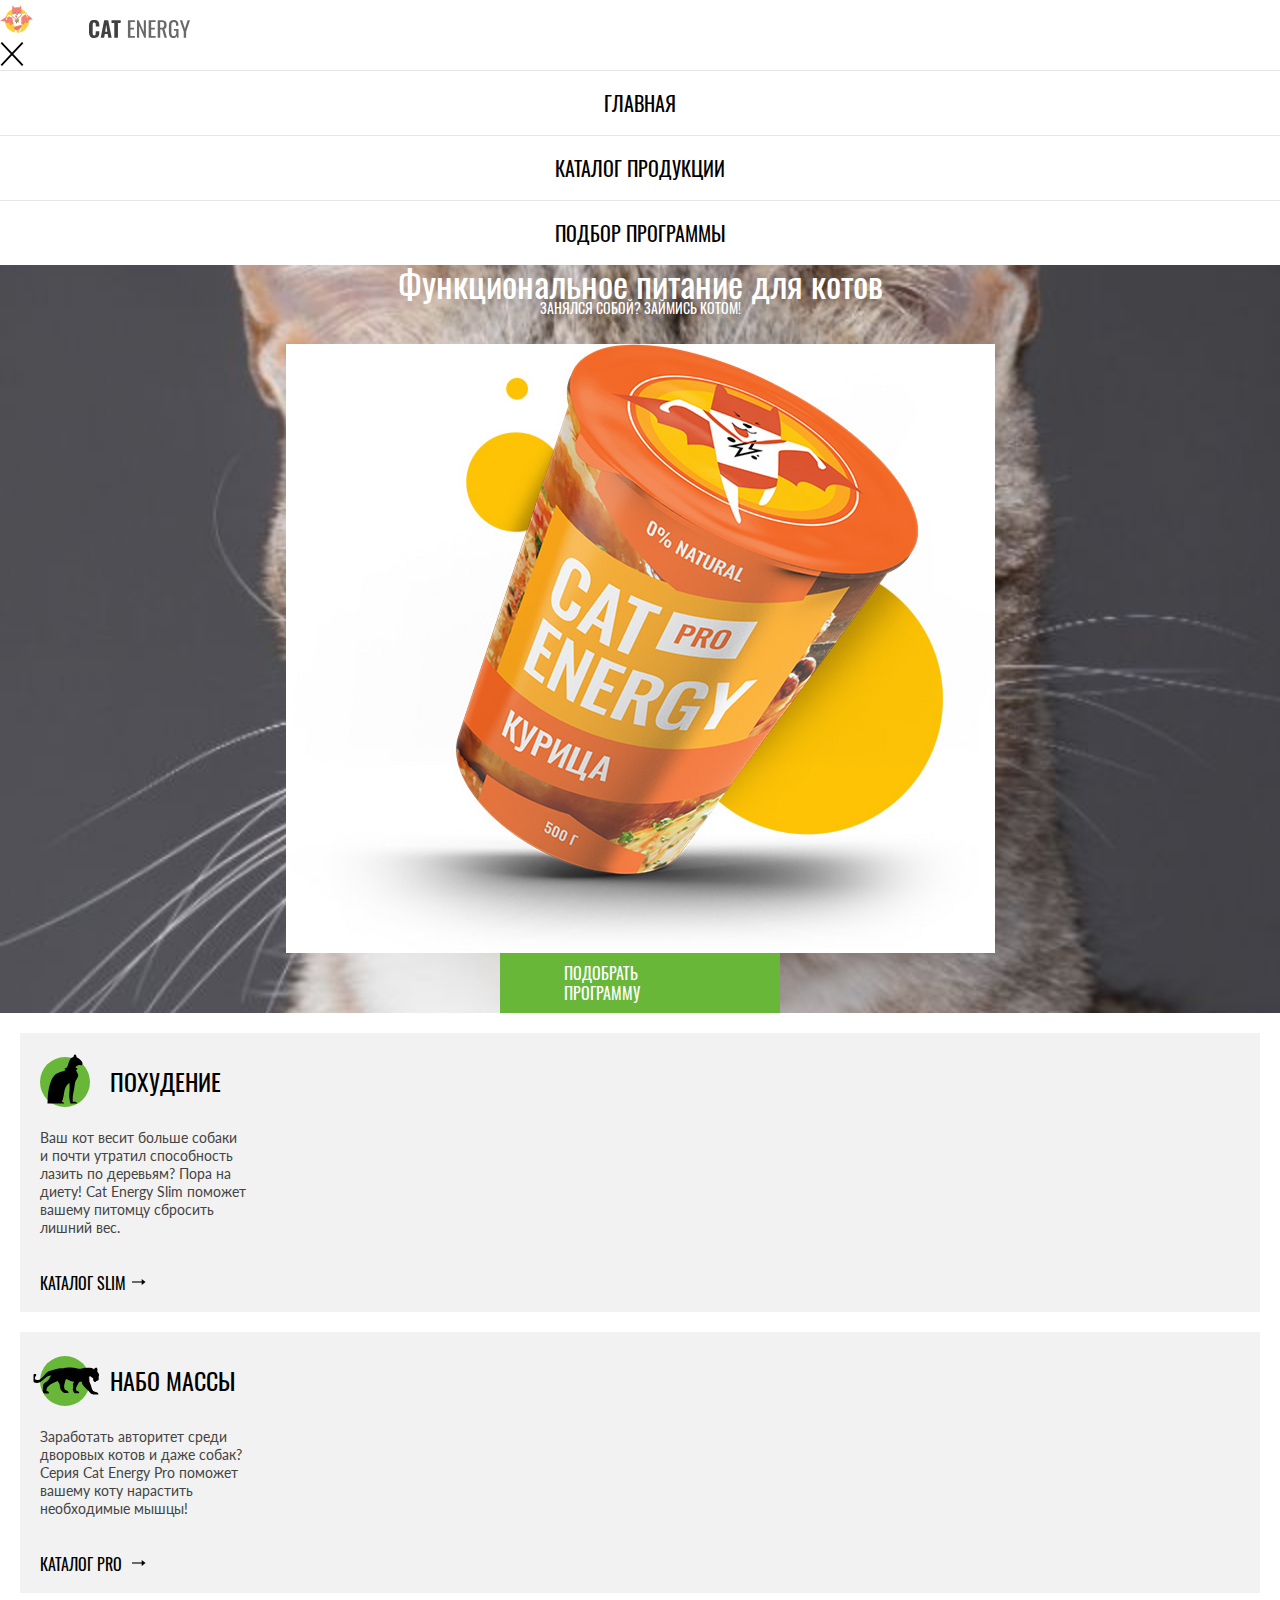
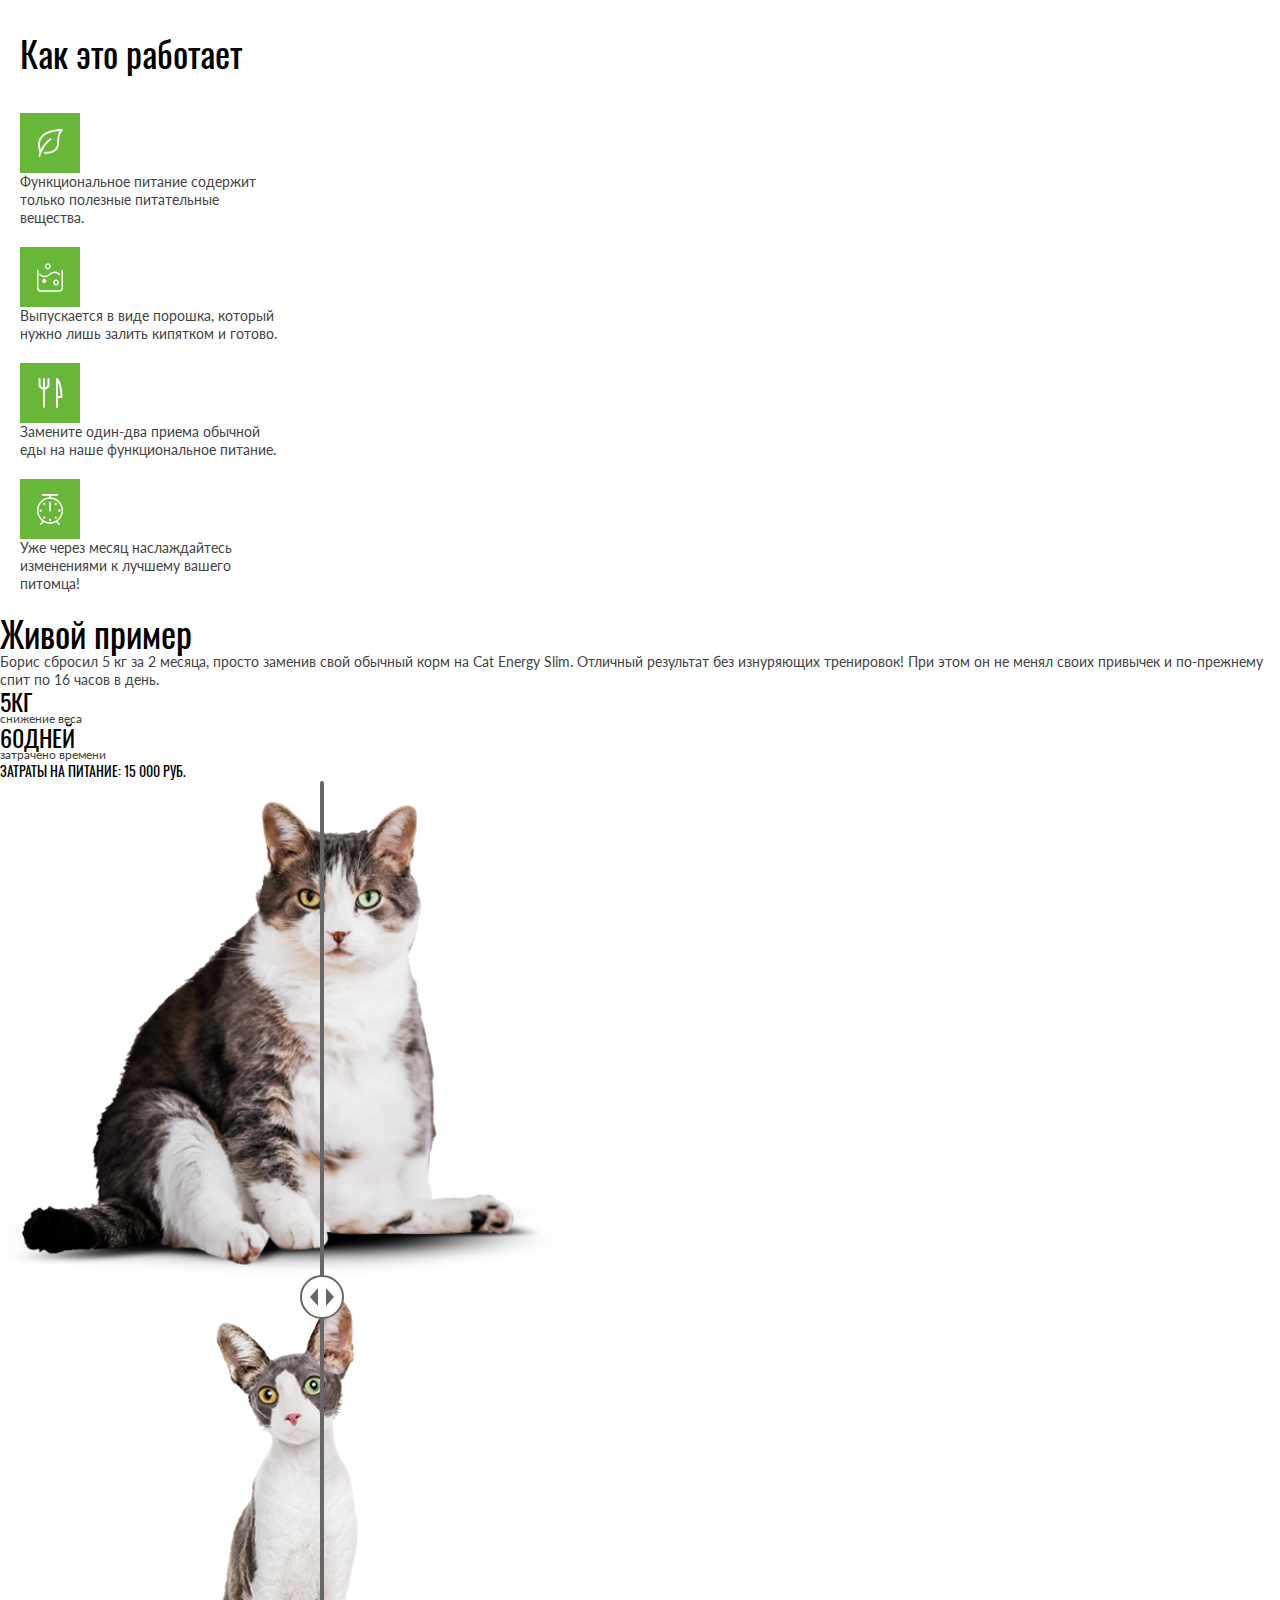
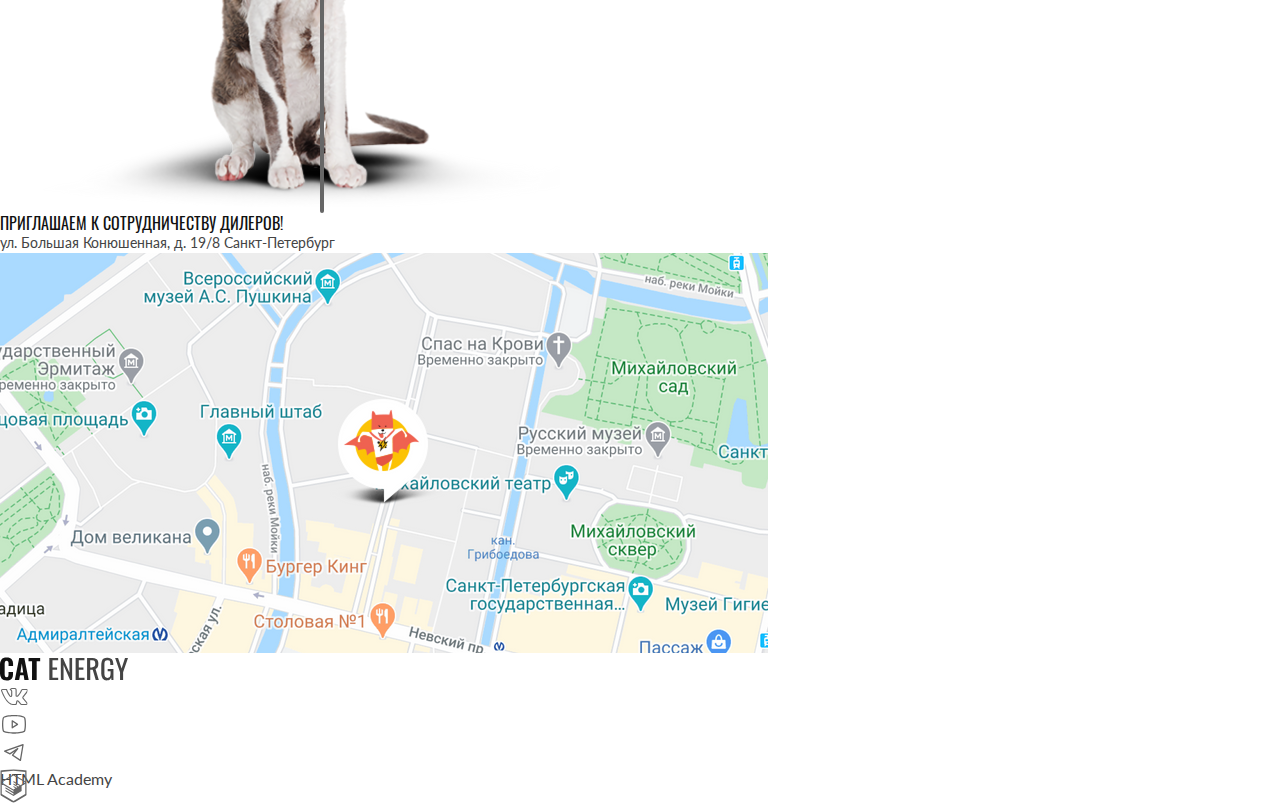
==== commit 2b387a89: "Deploying to gh-pages from @ ekaterinasky/1699507-cat-energy-2@7616e4ba08217e77797eba081dd920a42f9f1" ====
--- a/index.html
+++ b/index.html
@@ -1 +1 @@
-<!DOCTYPE html><html class="page" lang="ru"><head><meta charset="UTF-8"><title>Питание для котов</title><meta name="viewport" content="width=device-width,initial-scale=1"><!-- Подключение фавиконок --><link rel="icon" href="favicon.ico"><!-- 32×32 --><link rel="icon" href="favicons/icon.svg" type="image/svg+xml"><link rel="apple-touch-icon" href="favicons/icon-180.png"><!-- 180×180 --><link rel="manifest" href="manifest.webmanifest"><!-- Подключение стилей --><link rel="stylesheet" href="styles/styles.css"><!-- Подключение скриптов --><script src="scripts/index.js" defer="defer"></script></head><body class="page__body"><header class="main-header"><a class="main-header__logo" href="index.html"><img class="main-header__logo-image" src="#" width="33" height="38" alt="Логотип - кот"> <img class="logo-slogan" src="#" alt="Логотип - слоган" width="101" height="18"></a><nav class="main-nav"><button class="main-nav__toggle" type="button"><span class="visually-hidden">Открыть меню</span></button><div class="main-nav__wrapper"><ul class="site-list main-nav__list"><li class="site-list__item site-list__item--active"><a href="index.html">Главная</a></li><li class="site-list__item"><a href="catalog.html">Каталог продукции</a></li><li class="site-list__item"><a href="programm.html">Подбор программы</a></li></ul></div></nav><section class="promotion"><div class="promotion__wrapper"><div class="promotion__header"><h1 class="promotion__title">Функциональное питание для котов</h1><p class="promotion__intro promotion__intro--succeed">Занялся собой? Займись котом!</p><picture><source width="552" height="499" type="image/png" media="(min-width: 1440px)" srcset="images/index-images/pot-promo-desktop@1x.png, images/index-images/pot-promo-desktop@2x.png 2x"><source width="709" height="609" type="image/png" media="(min-width: 768px)" srcset="images/index-images/pot-promo-tablet@1x.png, images/index-images/pot-promo-tablet@2x.png 2x"><img class="promotion__image" src="images/index-images/pot-pomo-mobile@1x.png" srcset="images/index-images/pot-pomo-mobile@2x.png 2x" width="280" height="270" alt="Кошачье питание в баночке"></picture><a class="button promotion__link promotion__link--succeed" href="programm.html">Подобрать программу</a></div></div></section></header><main class="main-container"><section class="dignities"><div class="dignities__wrapper"><h2 class="visually-hidden">Похудение и набор массы с нашим питанием</h2><ul class="dignities__list"><li class="dignities__item dignities__item--loss"><h3 class="dignities__title">Похудение</h3><p class="dignities__description">Ваш кот весит больше собаки и почти утратил способность лазить по деревьям? Пора на диету! Cat Energy Slim поможет вашему питомцу сбросить лишний вес.</p><a class="dignities__link dignities__link--arrow" href="#">Каталог Slim</a></li><li class="dignities__item dignities__item--fat"><h3 class="dignities__title">Набо массы</h3><p class="dignities__description">Заработать авторитет среди дворовых котов и даже собак? Серия Cat Energy Pro поможет вашему коту нарастить необходимые мышцы!</p><a class="dignities__link dignities__link--arrow" href="#">Каталог Pro</a></li></ul></div></section><section class="advantages"><div class="advantages__wrapper"><h2 class="visually-hidden">Преимущества питания нашей марки</h2><p class="advantages__title">Как это работает</p><ul class="advantages__list"><li class="advantages__item advantages__item--useful"><p class="advantages__description">Функциональное питание содержит только полезные питательные вещества.</p></li><li class="advantages__item advantages__item--powder"><p class="advantages__description">Выпускается в виде порошка, который нужно лишь залить кипятком и готово.</p></li><li class="advantages__item advantages__item--meal"><p class="advantages__description">Замените один-два приема обычной еды на наше функциональное питание.</p></li><li class="advantages__item advantages__item--time"><p class="advantages__description">Уже через месяц наслаждайтесь изменениями к лучшему вашего питомца!</p></li></ul></div></section><section class="example"><div class="example__wrapper"><h2 class="example__title">Живой пример</h2><p class="example__description">Борис сбросил 5 кг за 2 месяца, просто заменив свой обычный корм на Cat Energy Slim. Отличный результат без изнуряющих тренировок! При этом он не менял своих привычек и по-прежнему спит по 16 часов в день.</p><div class="example__checklist example__checklist--wrapper"><ul class="example__list"><li class="example__stats"><p class="example__subtitle"><span>5</span>кг</p><p class="example__signature">снижение веса</p></li><li class="example__stats"><p class="example__subtitle"><span>60</span>дней</p><p class="example__signature">затрачено времени</p></li></ul><p class="example__text">Затраты на питание: 15 000 РУБ.</p></div><div class="slider"><ul class="slider__list"><li class="slider__item"><picture><source width="560" height="512" type="image/png" media="(min-width: 768px)" srcset="images/index-images/cat-before-tablet-desktop@1x.png, images/index-images/cat-before-tablet-desktop@2x.png 2x"><img src="images/index-images/cat-before-mobile@1x.png" srcset="images/index-images/cat-before-mobile@2x.png 2x" alt="Упитанный кот" width="280" height="256"></picture></li><li class="slider__item"><picture><source width="560" height="512" type="image/png" media="(min-width: 768px)" srcset="images/index-images/cat-after-tablet-desctop@1x.png, images/index-images/cat-after-tablet-desctop@2x.png 2x"><img src="images/index-images/cat-after-mobile@1x.png" srcset="images/index-images/cat-after-mobile@2x.png 2x" alt="Худой кот" width="280" height="256"></picture></li></ul><p class="example__toggles slider__toggles"><button class="slider__toggle" type="button"><span class="visually-hidden">Элемент управления картинкой</span></button></p></div></div></section></main><section class="invitation"><div class="invitation__wrapper"><h2 class="visually-hidden">Приглашение к сотрудничеству</h2><p class="invitation__description">приглашаем к сотрудничеству дилеров!</p><p class="invitation__adress">ул. Большая Конюшенная, д. 19/8 Санкт-Петербург</p></div></section><footer class="main-footer"><h2 class="visually-hidden">Как нас найти</h2><picture><source width="1440" height="400" type="image/png" media="(min-width: 1440px)" srcset="images/location-desktop@1x.png, images/location-desktop@2x.png 2x"><source width="768" height="400" type="image/png" media="(min-width: 768px)" srcset="images/location-tablet@1x.png, images/location-tablet@2x.png 2x"><img src="images/location-mobile@1x.png" srcset="images/location-mobile@2x.png 2x" alt="Мы на карте" width="320" height="362"></picture><!-- <iframe src="#" frameborder="0"></iframe> --><div class="main-footer__wrapper"><img class="main-footer__logo logo" src="#" alt="Логотип слоган" width="128" height="24"><div class="main-footer__social social"><ul class="social__list"><li class="social__item"><a class="social__link social__link--vkontakte" href="#">Мы в Контакте</a></li><li class="social__item"><a class="social__link social__link--youtube" href="#">Мы в Ютубе</a></li><li class="social__item"><a class="social__link social__link--telegram" href="#">Мы в Телеграме</a></li></ul></div><div class="main-footer__copyright copyright"><a class="copyright__link" href="https://htmlacademy.ru/intensive/adaptive">HTML Academy <img src="#" alt="Логотип Html-Академии" width="27" height="34"></a></div></div></footer></body></html>+<!DOCTYPE html><html class="page" lang="ru"><head><meta charset="UTF-8"><title>Питание для котов</title><meta name="viewport" content="width=device-width,initial-scale=1"><!-- Подключение фавиконок --><link rel="icon" href="favicon.ico"><!-- 32×32 --><link rel="icon" href="favicons/icon.svg" type="image/svg+xml"><link rel="apple-touch-icon" href="favicons/icon-180.png"><!-- 180×180 --><link rel="manifest" href="manifest.webmanifest"><!-- Подключение стилей --><link rel="stylesheet" href="styles/styles.css"><!-- Подключение скриптов --><script src="scripts/index.js" defer="defer"></script></head><body class="page__body"><header class="main-header"><a class="main-header__logo" href="index.html"><picture><source media="(min-width: 1440px)" srcset="images/logo-desktop.svg" width="60" height="50" type="image/svg+xml"><source media="(min-width: 768px)" srcset="images/logo-tablet.svg" width="33" height="38" type="image/svg+xml"><img class="main-header__logo-image" src="images/logo-mobile.svg" width="33" height="38" alt="Логотип - кот"></picture><img class="logo-slogan" src="images/logo-text.svg" alt="Логотип - слоган" width="101" height="18"></a><nav class="main-nav"><button class="main-nav__toggle main-nav__toggle--close" type="button"><span class="visually-hidden">Открыть меню</span></button><div class="main-nav__wrapper"><ul class="site-list main-nav__list"><li class="site-list__item site-list__item--active"><a href="index.html">Главная</a></li><li class="site-list__item"><a href="catalog.html">Каталог продукции</a></li><li class="site-list__item"><a href="programm.html">Подбор программы</a></li></ul></div></nav><section class="promotion"><div class="promotion__wrapper"><div class="promotion__header"><h1 class="promotion__title">Функциональное питание для котов</h1><p class="promotion__intro promotion__intro--succeed">Занялся собой? Займись котом!</p><picture><source width="552" height="499" type="image/png" media="(min-width: 1440px)" srcset="images/index-images/pot-promo-desktop@1x.png, images/index-images/pot-promo-desktop@2x.png 2x"><source width="709" height="609" type="image/png" media="(min-width: 768px)" srcset="images/index-images/pot-promo-tablet@1x.png, images/index-images/pot-promo-tablet@2x.png 2x"><img class="promotion__image" src="images/index-images/pot-pomo-mobile@1x.png" srcset="images/index-images/pot-pomo-mobile@2x.png 2x" width="280" height="270" alt="Кошачье питание в баночке"></picture><a class="button promotion__link promotion__link--succeed" href="programm.html">Подобрать программу</a></div></div></section></header><main class="main-container"><section class="dignities"><div class="dignities__wrapper"><h2 class="visually-hidden">Похудение и набор массы с нашим питанием</h2><ul class="dignities__list"><li class="dignities__item dignities__item--loss"><h3 class="dignities__title">Похудение</h3><p class="dignities__description">Ваш кот весит больше собаки и почти утратил способность лазить по деревьям? Пора на диету! Cat Energy Slim поможет вашему питомцу сбросить лишний вес.</p><a class="dignities__link dignities__link--arrow" href="#">Каталог Slim</a></li><li class="dignities__item dignities__item--fat"><h3 class="dignities__title">Набо массы</h3><p class="dignities__description">Заработать авторитет среди дворовых котов и даже собак? Серия Cat Energy Pro поможет вашему коту нарастить необходимые мышцы!</p><a class="dignities__link dignities__link--arrow" href="#">Каталог Pro</a></li></ul></div></section><section class="advantages"><div class="advantages__wrapper"><h2 class="visually-hidden">Преимущества питания нашей марки</h2><p class="advantages__title">Как это работает</p><ul class="advantages__list"><li class="advantages__item advantages__item--useful"><p class="advantages__description">Функциональное питание содержит только полезные питательные вещества.</p></li><li class="advantages__item advantages__item--powder"><p class="advantages__description">Выпускается в виде порошка, который нужно лишь залить кипятком и готово.</p></li><li class="advantages__item advantages__item--meal"><p class="advantages__description">Замените один-два приема обычной еды на наше функциональное питание.</p></li><li class="advantages__item advantages__item--time"><p class="advantages__description">Уже через месяц наслаждайтесь изменениями к лучшему вашего питомца!</p></li></ul></div></section><section class="example"><div class="example__wrapper"><h2 class="example__title">Живой пример</h2><p class="example__description">Борис сбросил 5 кг за 2 месяца, просто заменив свой обычный корм на Cat Energy Slim. Отличный результат без изнуряющих тренировок! При этом он не менял своих привычек и по-прежнему спит по 16 часов в день.</p><div class="example__checklist example__checklist--wrapper"><ul class="example__list"><li class="example__stats"><p class="example__subtitle"><span>5</span>кг</p><p class="example__signature">снижение веса</p></li><li class="example__stats"><p class="example__subtitle"><span>60</span>дней</p><p class="example__signature">затрачено времени</p></li></ul><p class="example__text">Затраты на питание: 15 000 РУБ.</p></div><div class="slider"><ul class="slider__list"><li class="slider__item"><picture><source width="560" height="512" type="image/png" media="(min-width: 768px)" srcset="images/index-images/cat-before-tablet-desktop@1x.png, images/index-images/cat-before-tablet-desktop@2x.png 2x"><img src="images/index-images/cat-before-mobile@1x.png" srcset="images/index-images/cat-before-mobile@2x.png 2x" alt="Упитанный кот" width="280" height="256"></picture></li><li class="slider__item"><picture><source width="560" height="512" type="image/png" media="(min-width: 768px)" srcset="images/index-images/cat-after-tablet-desctop@1x.png, images/index-images/cat-after-tablet-desctop@2x.png 2x"><img src="images/index-images/cat-after-mobile@1x.png" srcset="images/index-images/cat-after-mobile@2x.png 2x" alt="Худой кот" width="280" height="256"></picture></li></ul><p class="example__toggles slider__toggles"><button class="slider__button" type="button"><span class="visually-hidden">Элемент управления картинкой</span></button></p></div></div></section></main><section class="invitation"><div class="invitation__wrapper"><h2 class="visually-hidden">Приглашение к сотрудничеству</h2><p class="invitation__description">приглашаем к сотрудничеству дилеров!</p><p class="invitation__adress">ул. Большая Конюшенная, д. 19/8 Санкт-Петербург</p></div></section><footer class="main-footer"><h2 class="visually-hidden">Как нас найти</h2><picture><source width="1440" height="400" type="image/png" media="(min-width: 1440px)" srcset="images/location-desktop@1x.png, images/location-desktop@2x.png 2x"><source width="768" height="400" type="image/png" media="(min-width: 768px)" srcset="images/location-tablet@1x.png, images/location-tablet@2x.png 2x"><img src="images/location-mobile@1x.png" srcset="images/location-mobile@2x.png 2x" alt="Мы на карте" width="320" height="362"></picture><!-- <iframe src="#" frameborder="0"></iframe> --><div class="main-footer__wrapper"><a class="main-footer__logo" href="index.html"><img class="logo" src="images/logo-text.svg" alt="Логотип слоган" width="128" height="24"></a><div class="main-footer__social social"><ul class="social__list"><li class="social__item"><a class="social__link social__link--vkontakte" href="#"><p class="visually-hidden">Мы в Контакте</p></a></li><li class="social__item"><a class="social__link social__link--youtube" href="#"><p class="visually-hidden">Мы в Ютубе</p></a></li><li class="social__item"><a class="social__link social__link--telegram" href="#"><p class="visually-hidden">Мы в Телеграме</p></a></li></ul></div><div class="main-footer__copyright copyright"><a class="copyright__link" href="https://htmlacademy.ru/intensive/adaptive" aria-label="Сайт HTML Академии">HTML Academy</a></div></div></footer></body></html>--- a/styles/styles.css
+++ b/styles/styles.css
@@ -1 +1 @@
-@font-face{font-family:Lato;font-weight:400;font-style:normal;src:url(../fonts/lato/Lato-Regular.woff2)format("woff2");font-display:swap}@font-face{font-family:Oswald;font-weight:400;font-style:normal;src:url(../fonts/oswald/oswaldregular.woff2)format("woff2");font-display:swap}.visually-hidden{white-space:nowrap;-webkit-clip-path:inset(100%);clip-path:inset(100%);clip:rect(0 0 0 0);border:0;width:1px;height:1px;margin:-1px;padding:0;position:absolute;overflow:hidden}.page__body{color:#444;font-family:Lato,Arial,sans-serif;font-size:14px;font-weight:400;line-height:18px}.button{color:#fff;text-transform:uppercase;background-color:#68b738;font-family:Oswald,Arial,sans-serif;font-size:16px;line-height:20px}.site-list{text-transform:uppercase;font-family:Oswald,Arial,sans-serif;font-size:20px;line-height:20px;list-style-type:none}.promotion{background-color:#68b738}.promotion__title{color:#fff;font-family:Oswald,Arial,sans-serif;font-size:36px;line-height:36px}.promotion__intro{color:#fff;text-transform:uppercase;font-family:Oswald,Arial,sans-serif;line-height:14px}.dignities__title{text-transform:uppercase;color:#000;font-family:Oswald,Arial,sans-serif;font-size:24px;font-weight:400;line-height:37px}.dignities__link{text-transform:uppercase;color:#000;font-family:Oswald,Arial,sans-serif;font-size:16px;line-height:16px}.advantages__title{color:#000;font-family:Oswald,Arial,sans-serif;font-size:36px;line-height:40px}.example__title{color:#000;font-family:Oswald,Arial,sans-serif;font-size:36px;font-weight:400;line-height:40px}.example__subtitle{text-transform:uppercase;color:#000;font-family:Oswald,Arial,sans-serif;font-size:24px;line-height:24px}.example__signature{font-size:12px;line-height:100%}.example__text{text-transform:uppercase;color:#000;font-family:Oswald,Arial,sans-serif;line-height:20px}.invitation__description{text-transform:uppercase;color:#111;font-family:Oswald,Arial,sans-serif;font-size:16px;line-height:20px}.invitation__adress{line-height:20px}.copyright__link{color:#444;font-size:16px;line-height:20px}.products__title{color:#000;font-family:Oswald,Arial,sans-serif;font-size:36px;font-weight:400;line-height:36px}.products__text{font-size:12px;line-height:16px}.products__subtitle{text-transform:uppercase;color:#222;font-family:Oswald,Arial,sans-serif;font-size:16px;font-weight:400;line-height:20px}.products__subtitle--change{color:#111}.products__link{color:#444;font-size:16px;line-height:20px}.append-products__title{color:#000;font-family:Oswald,Arial,sans-serif;font-size:24px;font-weight:400;line-height:24px}.append-products__subtitle{color:#222;font-family:Oswald,Arial,sans-serif;font-size:16px;font-weight:400;line-height:16px}.append-products__text{line-height:14px}.append-products__surprise{background-color:#68b738}.append-products__comment{color:#fff;font-size:16px;line-height:20px}.news__title{color:#000;font-family:Oswald,Arial,sans-serif;font-size:24px;font-weight:400;line-height:24px}.news__description{color:#000;font-family:Oswald,Arial,sans-serif;font-size:16px;line-height:24px}.news__field{color:#444;text-transform:uppercase;font-family:Oswald,Arial,sans-serif;font-size:20px;line-height:30px}.news__button{font-size:20px;line-height:26px}+@font-face{font-family:Lato;font-weight:400;font-style:normal;src:url(../fonts/lato/Lato-Regular.woff2)format("woff2");font-display:swap}@font-face{font-family:Oswald;font-weight:400;font-style:normal;src:url(../fonts/oswald/oswaldregular.woff2)format("woff2");font-display:swap}*{box-sizing:border-box;margin:0;padding:0}.visually-hidden{white-space:nowrap;clip-path:inset(100%);clip:rect(0 0 0 0);border:0;width:1px;height:1px;margin:-1px;padding:0;position:absolute;overflow:hidden}@font-face{font-family:Lato;font-weight:400;font-style:normal;src:url(../fonts/lato/Lato-Regular.woff2)format("woff2");font-display:swap}@font-face{font-family:Oswald;font-weight:400;font-style:normal;src:url(../fonts/oswald/oswaldregular.woff2)format("woff2");font-display:swap}.page__body{color:#444;font-family:Lato,Arial,sans-serif;font-size:14px;font-weight:400;line-height:18px}.page__header{color:#000;font-family:Oswald,Arial,sans-serif;font-size:36px;font-weight:400;line-height:36px}@font-face{font-family:Lato;font-weight:400;font-style:normal;src:url(../fonts/lato/Lato-Regular.woff2)format("woff2");font-display:swap}@font-face{font-family:Oswald;font-weight:400;font-style:normal;src:url(../fonts/oswald/oswaldregular.woff2)format("woff2");font-display:swap}.button{color:#fff;text-transform:uppercase;background-color:#68b738;font-family:Oswald,Arial,sans-serif;font-size:16px;line-height:20px}@font-face{font-family:Lato;font-weight:400;font-style:normal;src:url(../fonts/lato/Lato-Regular.woff2)format("woff2");font-display:swap}@font-face{font-family:Oswald;font-weight:400;font-style:normal;src:url(../fonts/oswald/oswaldregular.woff2)format("woff2");font-display:swap}@font-face{font-family:Lato;font-weight:400;font-style:normal;src:url(../fonts/lato/Lato-Regular.woff2)format("woff2");font-display:swap}@font-face{font-family:Oswald;font-weight:400;font-style:normal;src:url(../fonts/oswald/oswaldregular.woff2)format("woff2");font-display:swap}@font-face{font-family:Lato;font-weight:400;font-style:normal;src:url(../fonts/lato/Lato-Regular.woff2)format("woff2");font-display:swap}@font-face{font-family:Oswald;font-weight:400;font-style:normal;src:url(../fonts/oswald/oswaldregular.woff2)format("woff2");font-display:swap}.logo-slogan{margin-left:56px}@font-face{font-family:Lato;font-weight:400;font-style:normal;src:url(../fonts/lato/Lato-Regular.woff2)format("woff2");font-display:swap}@font-face{font-family:Oswald;font-weight:400;font-style:normal;src:url(../fonts/oswald/oswaldregular.woff2)format("woff2");font-display:swap}.main-nav__toggle{background-color:#fff;background-image:url(../icons/stack.svg#burger-button);background-repeat:no-repeat;border:none;width:24px;height:24px}.main-nav__toggle--close{background-image:url(../icons/stack.svg#close-button)}@font-face{font-family:Lato;font-weight:400;font-style:normal;src:url(../fonts/lato/Lato-Regular.woff2)format("woff2");font-display:swap}@font-face{font-family:Oswald;font-weight:400;font-style:normal;src:url(../fonts/oswald/oswaldregular.woff2)format("woff2");font-display:swap}.site-list{text-transform:uppercase;padding:0;font-family:Oswald,Arial,sans-serif;font-size:20px;line-height:20px;list-style-type:none;display:block}.site-list__item{text-align:center;border-top:1px solid #e6e6e6;margin:0;padding-top:22px;padding-bottom:22px;display:block}.site-list__item a{color:#000;text-decoration:none}@font-face{font-family:Lato;font-weight:400;font-style:normal;src:url(../fonts/lato/Lato-Regular.woff2)format("woff2");font-display:swap}@font-face{font-family:Oswald;font-weight:400;font-style:normal;src:url(../fonts/oswald/oswaldregular.woff2)format("woff2");font-display:swap}.promotion{background-image:url(../images/index-images/cat-bg-mobile@2x.jpeg);background-position:50%;background-repeat:no-repeat;background-size:cover}.promotion__title{color:#fff;text-align:center;font-family:Oswald,Arial,sans-serif;font-size:36px;font-weight:400;line-height:36px}.promotion__intro{color:#fff;text-transform:uppercase;text-align:center;margin-bottom:29px;font-family:Oswald,Arial,sans-serif;line-height:14px}.promotion__image{margin:0 auto;display:block}.promotion__link{width:280px;padding:10px 64px;text-decoration:none}.promotion__link--succeed{margin:0 auto;display:block}@font-face{font-family:Lato;font-weight:400;font-style:normal;src:url(../fonts/lato/Lato-Regular.woff2)format("woff2");font-display:swap}@font-face{font-family:Oswald;font-weight:400;font-style:normal;src:url(../fonts/oswald/oswaldregular.woff2)format("woff2");font-display:swap}@font-face{font-family:Lato;font-weight:400;font-style:normal;src:url(../fonts/lato/Lato-Regular.woff2)format("woff2");font-display:swap}@font-face{font-family:Oswald;font-weight:400;font-style:normal;src:url(../fonts/oswald/oswaldregular.woff2)format("woff2");font-display:swap}.dignities__wrapper{padding:20px}.dignities__list{margin:0;padding:0;list-style-type:none}.dignities__item{background-color:#f2f2f2;margin-bottom:20px;padding-top:30px;padding-bottom:18px;position:relative}.dignities__item--loss:before{content:"";z-index:1;background-image:url(../icons/stack.svg#cat-slim);background-repeat:no-repeat;background-size:36px 50px;width:36px;height:50px;display:block;position:absolute;top:21px;left:27px}.dignities__item--fat:before{content:"";z-index:1;background-image:url(../icons/stack.svg#cat-pro);background-repeat:no-repeat;background-size:67px 28px;width:67px;height:28px;display:block;position:absolute;top:35px;left:13px}.dignities__title{text-transform:uppercase;color:#000;padding-bottom:29px;padding-left:90px;font-family:Oswald,Arial,sans-serif;font-size:24px;font-weight:400;line-height:37px}.dignities__title:before{content:"";background-color:#68b738;border-radius:50%;width:50px;height:50px;display:block;position:absolute;top:24px;left:20px}.dignities__link{text-transform:uppercase;color:#000;padding-left:20px;font-family:Oswald,Arial,sans-serif;font-size:16px;line-height:16px;text-decoration:none}.dignities__link--arrow:before{content:"";background-color:#000;width:18px;height:10px;display:block;position:absolute;bottom:25px;left:112px;mask-image:url(../icons/stack.svg#arrow);mask-size:18px 10px;mask-repeat:no-repeat}.dignities__link:hover:before{width:32px;mask-size:32px 10px}.dignities__link:active{opacity:.6}.dignities__description{width:227px;margin-bottom:38px;padding-left:20px}@font-face{font-family:Lato;font-weight:400;font-style:normal;src:url(../fonts/lato/Lato-Regular.woff2)format("woff2");font-display:swap}@font-face{font-family:Oswald;font-weight:400;font-style:normal;src:url(../fonts/oswald/oswaldregular.woff2)format("woff2");font-display:swap}.advantages{width:280px;padding-left:20px}.advantages__title{color:#000;margin-bottom:40px;font-family:Oswald,Arial,sans-serif;font-size:36px;line-height:40px}.advantages__list{list-style-type:none}.advantages__item{margin-bottom:20px}.advantages__item:before{content:"";background-color:#68b738;width:60px;height:60px;display:block}.advantages__item--useful:before{content:"";background-image:url(../icons/stack.svg#leaf-icon);background-position:50%;background-repeat:no-repeat;background-size:30px 32px}.advantages__item--powder:before{content:"";background-image:url(../icons/stack.svg#powder-icon);background-position:50%;background-repeat:no-repeat;background-size:26px 29px}.advantages__item--meal:before{content:"";background-image:url(../icons/stack.svg#eat-icon);background-position:50%;background-repeat:no-repeat;background-size:25px 30px}.advantages__item--time:before{content:"";background-image:url(../icons/stack.svg#time-icon);background-position:50%;background-repeat:no-repeat;background-size:26px 31px}@font-face{font-family:Lato;font-weight:400;font-style:normal;src:url(../fonts/lato/Lato-Regular.woff2)format("woff2");font-display:swap}@font-face{font-family:Oswald;font-weight:400;font-style:normal;src:url(../fonts/oswald/oswaldregular.woff2)format("woff2");font-display:swap}.example__title{color:#000;font-family:Oswald,Arial,sans-serif;font-size:36px;font-weight:400;line-height:40px}.example__subtitle{text-transform:uppercase;color:#000;font-family:Oswald,Arial,sans-serif;font-size:24px;line-height:24px}.example__signature{font-size:12px;line-height:100%}.example__text{text-transform:uppercase;color:#000;font-family:Oswald,Arial,sans-serif;line-height:20px}@font-face{font-family:Lato;font-weight:400;font-style:normal;src:url(../fonts/lato/Lato-Regular.woff2)format("woff2");font-display:swap}@font-face{font-family:Oswald;font-weight:400;font-style:normal;src:url(../fonts/oswald/oswaldregular.woff2)format("woff2");font-display:swap}.slider{position:relative}.slider__button{background-color:#666;border:none;border-radius:2px;width:4px;height:100%;position:absolute;top:0;left:25%}.slider__button:before{content:"";background-color:#fff;border:2px solid #666;border-radius:50%;width:40px;height:40px;position:absolute;top:50%;left:50%;transform:translate(-50%,-50%)}.slider__button:after{content:"";background-color:#666;width:24px;height:18px;position:absolute;top:50%;left:50%;transform:translate(-50%,-50%);mask-image:url(../icons/stack.svg#slider-arrow);mask-repeat:no-repeat}.slider__button:hover:before,.slider__button:active:before{border-color:#68b738}.slider__button:hover:after,.slider__button:active:after,.slider__button:hover{background-color:#68b738}.slider__button:active{opacity:.6;background-color:#68b738}@font-face{font-family:Lato;font-weight:400;font-style:normal;src:url(../fonts/lato/Lato-Regular.woff2)format("woff2");font-display:swap}@font-face{font-family:Oswald;font-weight:400;font-style:normal;src:url(../fonts/oswald/oswaldregular.woff2)format("woff2");font-display:swap}.invitation__description{text-transform:uppercase;color:#111;font-family:Oswald,Arial,sans-serif;font-size:16px;line-height:20px}.invitation__adress{line-height:20px}@font-face{font-family:Lato;font-weight:400;font-style:normal;src:url(../fonts/lato/Lato-Regular.woff2)format("woff2");font-display:swap}@font-face{font-family:Oswald;font-weight:400;font-style:normal;src:url(../fonts/oswald/oswaldregular.woff2)format("woff2");font-display:swap}.main-footer__logo:hover{opacity:.8}.main-footer__logo:active{opacity:.5}@font-face{font-family:Lato;font-weight:400;font-style:normal;src:url(../fonts/lato/Lato-Regular.woff2)format("woff2");font-display:swap}@font-face{font-family:Oswald;font-weight:400;font-style:normal;src:url(../fonts/oswald/oswaldregular.woff2)format("woff2");font-display:swap}.main-header__logo{text-decoration:none}.main-header__logo:hover{opacity:.8}.main-header__logo:active{opacity:.6}@font-face{font-family:Lato;font-weight:400;font-style:normal;src:url(../fonts/lato/Lato-Regular.woff2)format("woff2");font-display:swap}@font-face{font-family:Oswald;font-weight:400;font-style:normal;src:url(../fonts/oswald/oswaldregular.woff2)format("woff2");font-display:swap}.social__link{width:28px;height:28px;display:block}.social__link:hover:before{background-color:#68b738}.social__link:active:before{background-color:#68b73880}.social__link--vkontakte:before{content:"";background-color:#666;width:28px;height:22px;display:block;mask-image:url(../icons/stack.svg#vkontakte-icon);mask-size:28px 22px;mask-repeat:no-repeat}.social__link--youtube:before{content:"";background-color:#666;width:28px;height:22px;display:block;mask-image:url(../icons/stack.svg#youtube-icon);mask-size:28px 22px;mask-repeat:no-repeat}.social__link--telegram:before{content:"";background-color:#666;width:28px;height:22px;display:block;mask-image:url(../icons/stack.svg#telegram-icon);mask-size:28px 22px;mask-repeat:no-repeat}@font-face{font-family:Lato;font-weight:400;font-style:normal;src:url(../fonts/lato/Lato-Regular.woff2)format("woff2");font-display:swap}@font-face{font-family:Oswald;font-weight:400;font-style:normal;src:url(../fonts/oswald/oswaldregular.woff2)format("woff2");font-display:swap}.copyright__link{color:#444;font-size:16px;line-height:20px;text-decoration:none;display:block;position:relative}.copyright__link:before{content:"";background-color:#666;width:27px;height:34px;display:block;position:absolute;mask-image:url(../icons/stack.svg#logo_html);mask-repeat:no-repeat}.copyright__link:active{opacity:.6}.copyright__link:hover:before,.copyright__link:active:before{background-color:#68b738}@font-face{font-family:Lato;font-weight:400;font-style:normal;src:url(../fonts/lato/Lato-Regular.woff2)format("woff2");font-display:swap}@font-face{font-family:Oswald;font-weight:400;font-style:normal;src:url(../fonts/oswald/oswaldregular.woff2)format("woff2");font-display:swap}.products__text{font-size:12px;line-height:16px}.products__subtitle{text-transform:uppercase;color:#222;font-family:Oswald,Arial,sans-serif;font-size:16px;font-weight:400;line-height:20px}.products__subtitle--change{color:#111}.products__link{color:#444;font-size:16px;line-height:20px}@font-face{font-family:Lato;font-weight:400;font-style:normal;src:url(../fonts/lato/Lato-Regular.woff2)format("woff2");font-display:swap}@font-face{font-family:Oswald;font-weight:400;font-style:normal;src:url(../fonts/oswald/oswaldregular.woff2)format("woff2");font-display:swap}.append-products__title{color:#000;font-family:Oswald,Arial,sans-serif;font-size:24px;font-weight:400;line-height:24px}.append-products__subtitle{color:#222;font-family:Oswald,Arial,sans-serif;font-size:16px;font-weight:400;line-height:16px}.append-products__text{line-height:14px}.append-products__surprise{background-color:#68b738;width:280px}.append-products__surprise--present{background-image:url(../icons/stack.svg#present-icon);background-position:50%;background-repeat:no-repeat;background-size:78px 80px}.append-products__comment{color:#fff;padding-top:188px;padding-bottom:44px;font-size:16px;line-height:20px}@font-face{font-family:Lato;font-weight:400;font-style:normal;src:url(../fonts/lato/Lato-Regular.woff2)format("woff2");font-display:swap}@font-face{font-family:Oswald;font-weight:400;font-style:normal;src:url(../fonts/oswald/oswaldregular.woff2)format("woff2");font-display:swap}.news__title{color:#000;font-family:Oswald,Arial,sans-serif;font-size:24px;font-weight:400;line-height:24px}.news__description{color:#000;font-family:Oswald,Arial,sans-serif;font-size:16px;line-height:24px}.news__field{color:#444;text-transform:uppercase;font-family:Oswald,Arial,sans-serif;font-size:20px;line-height:30px}.news__button{font-size:20px;line-height:26px}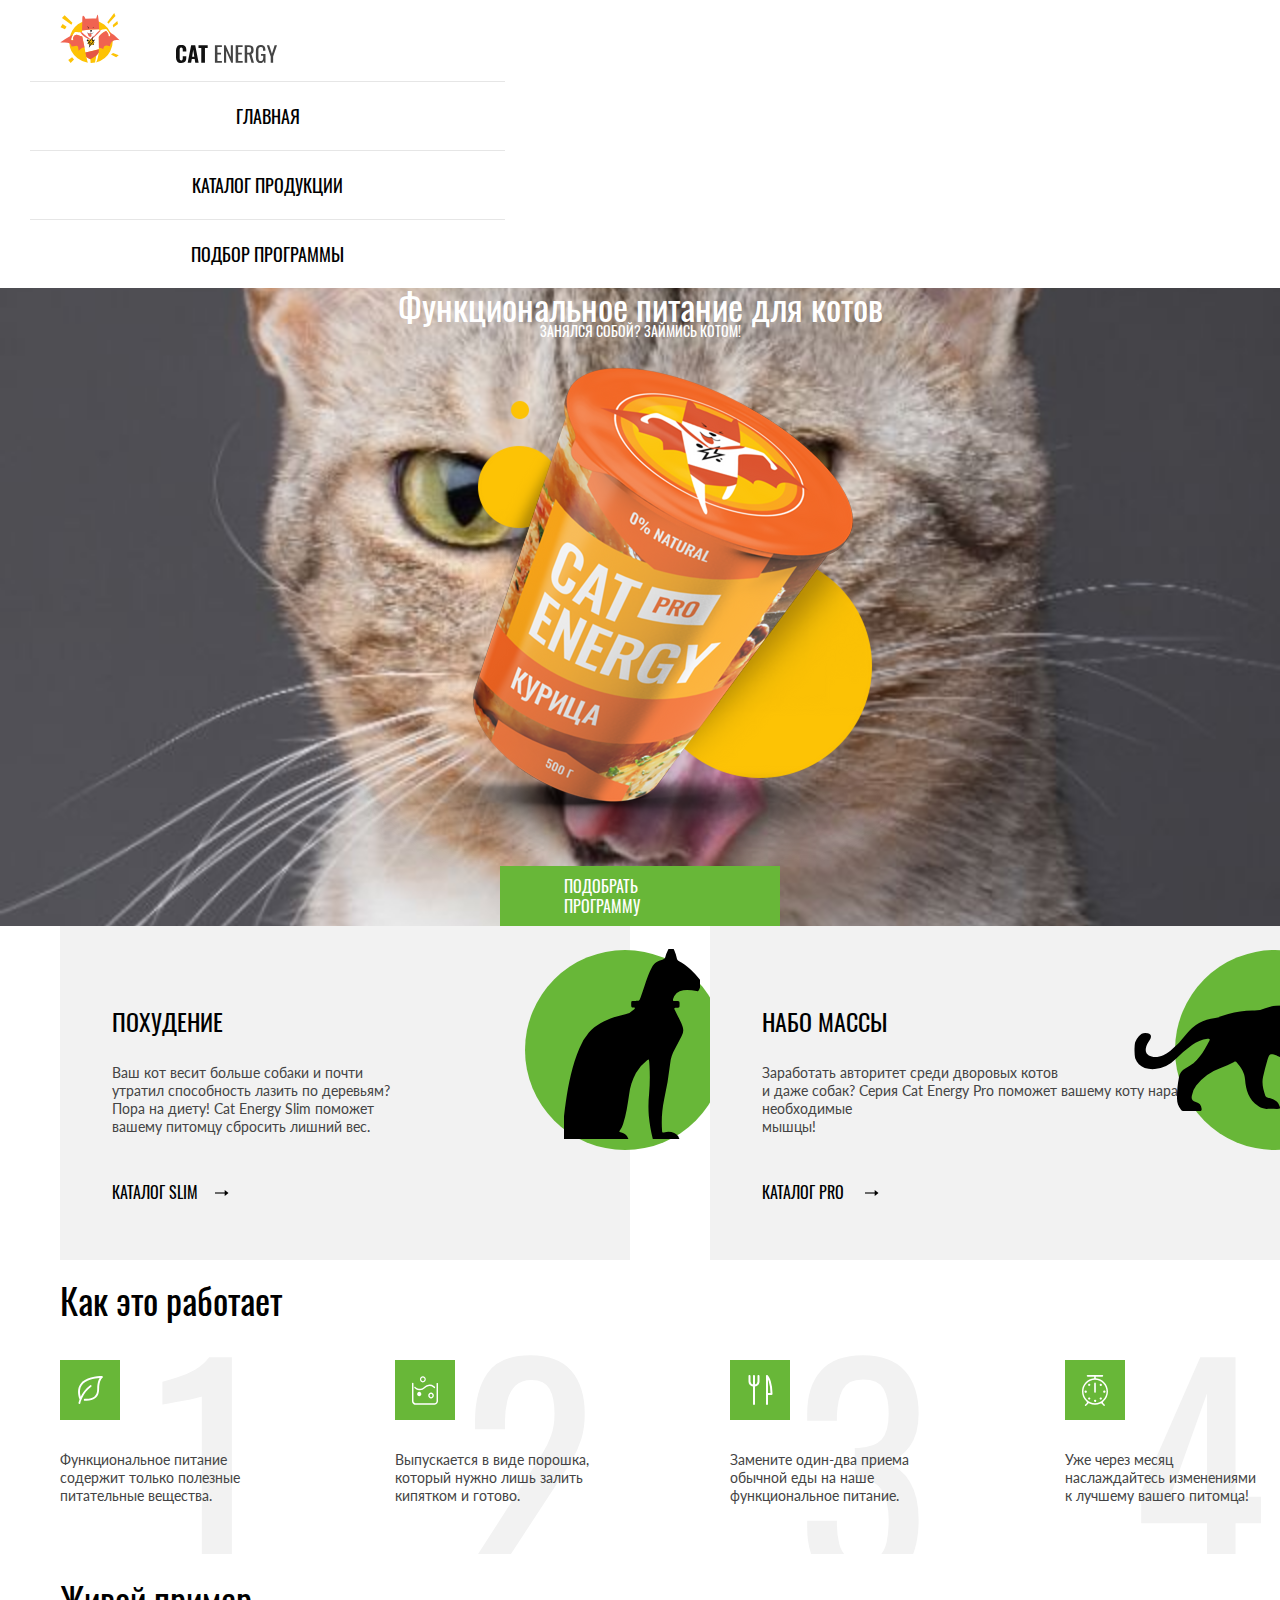
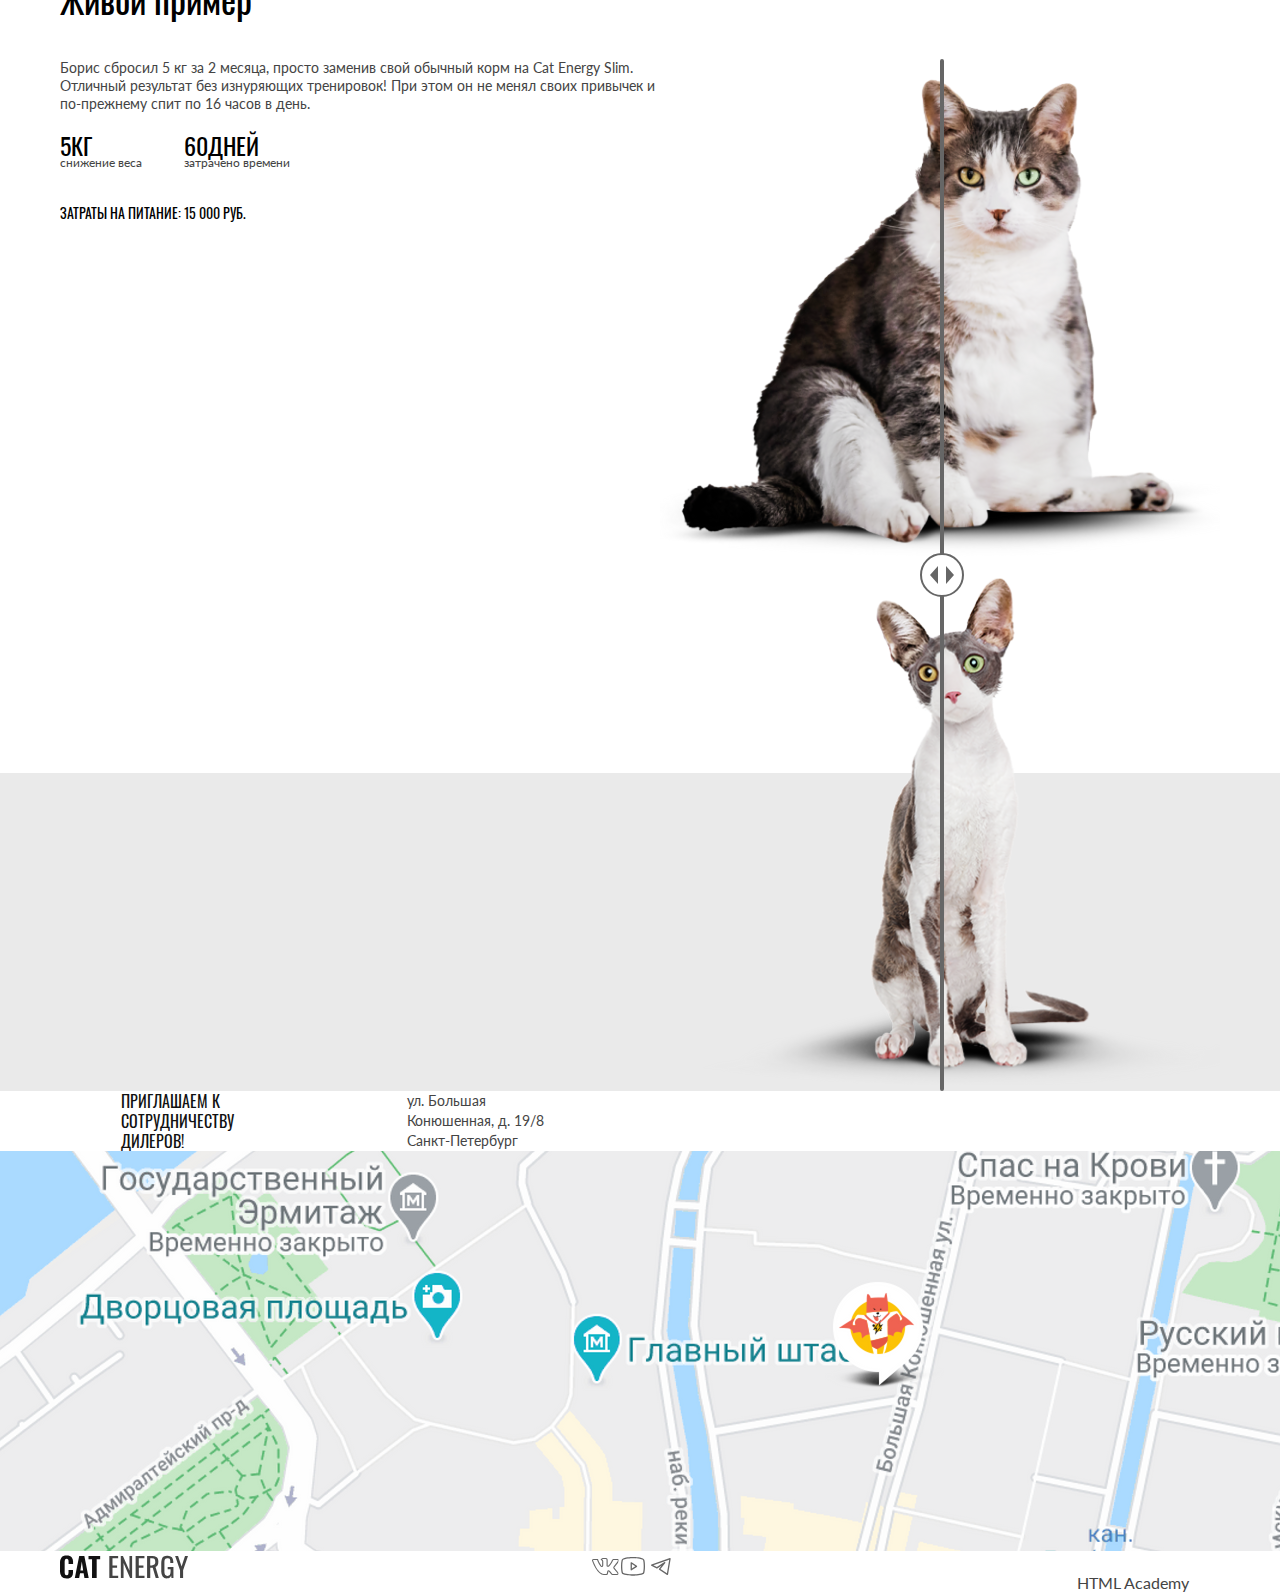
==== commit 0c232cc5: "Deploying to gh-pages from @ ekaterinasky/1699507-cat-energy-2@c9d6951ff2438c01ccd88727d69d6740fa7ae" ====
--- a/index.html
+++ b/index.html
@@ -1 +1 @@
-<!DOCTYPE html><html class="page" lang="ru"><head><meta charset="UTF-8"><title>Питание для котов</title><meta name="viewport" content="width=device-width,initial-scale=1"><!-- Подключение фавиконок --><link rel="icon" href="favicon.ico"><!-- 32×32 --><link rel="icon" href="favicons/icon.svg" type="image/svg+xml"><link rel="apple-touch-icon" href="favicons/icon-180.png"><!-- 180×180 --><link rel="manifest" href="manifest.webmanifest"><!-- Подключение стилей --><link rel="stylesheet" href="styles/styles.css"><!-- Подключение скриптов --><script src="scripts/index.js" defer="defer"></script></head><body class="page__body"><header class="main-header"><a class="main-header__logo" href="index.html"><picture><source media="(min-width: 1440px)" srcset="images/logo-desktop.svg" width="60" height="50" type="image/svg+xml"><source media="(min-width: 768px)" srcset="images/logo-tablet.svg" width="33" height="38" type="image/svg+xml"><img class="main-header__logo-image" src="images/logo-mobile.svg" width="33" height="38" alt="Логотип - кот"></picture><img class="logo-slogan" src="images/logo-text.svg" alt="Логотип - слоган" width="101" height="18"></a><nav class="main-nav"><button class="main-nav__toggle main-nav__toggle--close" type="button"><span class="visually-hidden">Открыть меню</span></button><div class="main-nav__wrapper"><ul class="site-list main-nav__list"><li class="site-list__item site-list__item--active"><a href="index.html">Главная</a></li><li class="site-list__item"><a href="catalog.html">Каталог продукции</a></li><li class="site-list__item"><a href="programm.html">Подбор программы</a></li></ul></div></nav><section class="promotion"><div class="promotion__wrapper"><div class="promotion__header"><h1 class="promotion__title">Функциональное питание для котов</h1><p class="promotion__intro promotion__intro--succeed">Занялся собой? Займись котом!</p><picture><source width="552" height="499" type="image/png" media="(min-width: 1440px)" srcset="images/index-images/pot-promo-desktop@1x.png, images/index-images/pot-promo-desktop@2x.png 2x"><source width="709" height="609" type="image/png" media="(min-width: 768px)" srcset="images/index-images/pot-promo-tablet@1x.png, images/index-images/pot-promo-tablet@2x.png 2x"><img class="promotion__image" src="images/index-images/pot-pomo-mobile@1x.png" srcset="images/index-images/pot-pomo-mobile@2x.png 2x" width="280" height="270" alt="Кошачье питание в баночке"></picture><a class="button promotion__link promotion__link--succeed" href="programm.html">Подобрать программу</a></div></div></section></header><main class="main-container"><section class="dignities"><div class="dignities__wrapper"><h2 class="visually-hidden">Похудение и набор массы с нашим питанием</h2><ul class="dignities__list"><li class="dignities__item dignities__item--loss"><h3 class="dignities__title">Похудение</h3><p class="dignities__description">Ваш кот весит больше собаки и почти утратил способность лазить по деревьям? Пора на диету! Cat Energy Slim поможет вашему питомцу сбросить лишний вес.</p><a class="dignities__link dignities__link--arrow" href="#">Каталог Slim</a></li><li class="dignities__item dignities__item--fat"><h3 class="dignities__title">Набо массы</h3><p class="dignities__description">Заработать авторитет среди дворовых котов и даже собак? Серия Cat Energy Pro поможет вашему коту нарастить необходимые мышцы!</p><a class="dignities__link dignities__link--arrow" href="#">Каталог Pro</a></li></ul></div></section><section class="advantages"><div class="advantages__wrapper"><h2 class="visually-hidden">Преимущества питания нашей марки</h2><p class="advantages__title">Как это работает</p><ul class="advantages__list"><li class="advantages__item advantages__item--useful"><p class="advantages__description">Функциональное питание содержит только полезные питательные вещества.</p></li><li class="advantages__item advantages__item--powder"><p class="advantages__description">Выпускается в виде порошка, который нужно лишь залить кипятком и готово.</p></li><li class="advantages__item advantages__item--meal"><p class="advantages__description">Замените один-два приема обычной еды на наше функциональное питание.</p></li><li class="advantages__item advantages__item--time"><p class="advantages__description">Уже через месяц наслаждайтесь изменениями к лучшему вашего питомца!</p></li></ul></div></section><section class="example"><div class="example__wrapper"><h2 class="example__title">Живой пример</h2><p class="example__description">Борис сбросил 5 кг за 2 месяца, просто заменив свой обычный корм на Cat Energy Slim. Отличный результат без изнуряющих тренировок! При этом он не менял своих привычек и по-прежнему спит по 16 часов в день.</p><div class="example__checklist example__checklist--wrapper"><ul class="example__list"><li class="example__stats"><p class="example__subtitle"><span>5</span>кг</p><p class="example__signature">снижение веса</p></li><li class="example__stats"><p class="example__subtitle"><span>60</span>дней</p><p class="example__signature">затрачено времени</p></li></ul><p class="example__text">Затраты на питание: 15 000 РУБ.</p></div><div class="slider"><ul class="slider__list"><li class="slider__item"><picture><source width="560" height="512" type="image/png" media="(min-width: 768px)" srcset="images/index-images/cat-before-tablet-desktop@1x.png, images/index-images/cat-before-tablet-desktop@2x.png 2x"><img src="images/index-images/cat-before-mobile@1x.png" srcset="images/index-images/cat-before-mobile@2x.png 2x" alt="Упитанный кот" width="280" height="256"></picture></li><li class="slider__item"><picture><source width="560" height="512" type="image/png" media="(min-width: 768px)" srcset="images/index-images/cat-after-tablet-desctop@1x.png, images/index-images/cat-after-tablet-desctop@2x.png 2x"><img src="images/index-images/cat-after-mobile@1x.png" srcset="images/index-images/cat-after-mobile@2x.png 2x" alt="Худой кот" width="280" height="256"></picture></li></ul><p class="example__toggles slider__toggles"><button class="slider__button" type="button"><span class="visually-hidden">Элемент управления картинкой</span></button></p></div></div></section></main><section class="invitation"><div class="invitation__wrapper"><h2 class="visually-hidden">Приглашение к сотрудничеству</h2><p class="invitation__description">приглашаем к сотрудничеству дилеров!</p><p class="invitation__adress">ул. Большая Конюшенная, д. 19/8 Санкт-Петербург</p></div></section><footer class="main-footer"><h2 class="visually-hidden">Как нас найти</h2><picture><source width="1440" height="400" type="image/png" media="(min-width: 1440px)" srcset="images/location-desktop@1x.png, images/location-desktop@2x.png 2x"><source width="768" height="400" type="image/png" media="(min-width: 768px)" srcset="images/location-tablet@1x.png, images/location-tablet@2x.png 2x"><img src="images/location-mobile@1x.png" srcset="images/location-mobile@2x.png 2x" alt="Мы на карте" width="320" height="362"></picture><!-- <iframe src="#" frameborder="0"></iframe> --><div class="main-footer__wrapper"><a class="main-footer__logo" href="index.html"><img class="logo" src="images/logo-text.svg" alt="Логотип слоган" width="128" height="24"></a><div class="main-footer__social social"><ul class="social__list"><li class="social__item"><a class="social__link social__link--vkontakte" href="#"><p class="visually-hidden">Мы в Контакте</p></a></li><li class="social__item"><a class="social__link social__link--youtube" href="#"><p class="visually-hidden">Мы в Ютубе</p></a></li><li class="social__item"><a class="social__link social__link--telegram" href="#"><p class="visually-hidden">Мы в Телеграме</p></a></li></ul></div><div class="main-footer__copyright copyright"><a class="copyright__link" href="https://htmlacademy.ru/intensive/adaptive" aria-label="Сайт HTML Академии">HTML Academy</a></div></div></footer></body></html>+<!DOCTYPE html><html class="page" lang="ru"><head><meta charset="UTF-8"><title>Питание для котов</title><meta name="viewport" content="width=device-width,initial-scale=1"><!-- Подключение фавиконок --><link rel="icon" href="favicon.ico"><!-- 32×32 --><link rel="icon" href="favicons/icon.svg" type="image/svg+xml"><link rel="apple-touch-icon" href="favicons/icon-180.png"><!-- 180×180 --><link rel="manifest" href="manifest.webmanifest"><!-- Подключение стилей --><link rel="stylesheet" href="styles/styles.css"><!-- Подключение скриптов --><script src="scripts/index.js" defer="defer"></script></head><body class="page__body"><header class="main-header"><nav class="main-nav"><div class="wrapper"><div class="main-nav__user"><a class="main-header__logo" href="index.html"><picture><source media="(min-width: 1280px)" srcset="images/logo-desktop.svg" width="60" height="50" type="image/svg+xml"><source media="(min-width: 768px)" srcset="images/logo-tablet.svg" width="33" height="38" type="image/svg+xml"><img class="main-header__logo-image" src="images/logo-mobile.svg" width="33" height="38" alt="Логотип - кот"></picture><img class="logo-slogan" src="images/logo-text.svg" alt="Логотип - слоган" width="101" height="18"> </a><button class="main-nav__toggle main-nav__toggle--close" type="button"><span class="visually-hidden">Открыть меню</span></button></div></div><div class="main-nav__wrapper"><ul class="site-list main-nav__list"><li class="site-list__item site-list__item--active"><a href="index.html">Главная</a></li><li class="site-list__item"><a href="catalog.html">Каталог продукции</a></li><li class="site-list__item"><a href="programm.html">Подбор программы</a></li></ul></div></nav><section class="promotion"><div class="wrapper"><div class="promotion__header"><h1 class="promotion__title">Функциональное питание для котов</h1><p class="promotion__intro promotion__intro--succeed">Занялся собой? Займись котом!</p><picture><source width="552" height="499" type="image/png" media="(min-width: 1280px)" srcset="images/index-images/pot-promo-desktop@1x.png, images/index-images/pot-promo-desktop@2x.png 2x"><source width="709" height="609" type="image/png" media="(min-width: 768px)" srcset="images/index-images/pot-promo-tablet@1x.png, images/index-images/pot-promo-tablet@2x.png 2x"><img class="promotion__image" src="images/index-images/pot-pomo-mobile@1x.png" srcset="images/index-images/pot-pomo-mobile@2x.png 2x" width="280" height="270" alt="Кошачье питание в баночке"></picture><a class="button promotion__link promotion__link--succeed" href="programm.html">Подобрать программу</a></div></div></section></header><main class="main-container"><section class="dignities"><div class="wrapper"><h2 class="visually-hidden">Похудение и набор массы с нашим питанием</h2><ul class="dignities__list"><li class="dignities__item dignities__item--loss"><h3 class="dignities__title">Похудение</h3><p class="dignities__description">Ваш кот весит больше собаки и почти<br>утратил способность лазить по деревьям?<br>Пора на диету! Cat Energy Slim поможет<br>вашему питомцу сбросить лишний вес.</p><a class="dignities__link dignities__link--arrow" href="#">Каталог Slim</a></li><li class="dignities__item dignities__item--fat"><h3 class="dignities__title">Набо массы</h3><p class="dignities__description">Заработать авторитет среди дворовых котов<br>и даже собак? Серия Cat Energy Pro поможет вашему коту нарастить необходимые<br>мышцы!</p><a class="dignities__link dignities__link--arrow" href="#">Каталог Pro</a></li></ul></div></section><section class="advantages"><div class="wrapper"><h2 class="visually-hidden">Преимущества питания нашей марки</h2><p class="advantages__title">Как это работает</p><ul class="advantages__list"><li class="advantages__item advantages__item--useful"><p class="advantages__description">Функциональное питание содержит только полезные питательные вещества.</p></li><li class="advantages__item advantages__item--powder"><p class="advantages__description">Выпускается в виде порошка, который нужно лишь залить кипятком и готово.</p></li><li class="advantages__item advantages__item--meal"><p class="advantages__description">Замените один-два приема обычной еды на наше функциональное питание.</p></li><li class="advantages__item advantages__item--time"><p class="advantages__description">Уже через месяц наслаждайтесь изменениями к лучшему вашего питомца!</p></li></ul></div></section><section class="example"><div class="wrapper"><h2 class="example__title">Живой пример</h2><div class="example__wrapper"><div class="example__cover"><p class="example__description">Борис сбросил 5 кг за 2 месяца, просто заменив свой обычный корм на Cat Energy Slim. Отличный результат без изнуряющих тренировок! При этом он не менял своих привычек и по-прежнему спит по 16 часов в день.</p><div class="example__checklist example__checklist--wrapper"><ul class="example__list"><li class="example__stats"><p class="example__subtitle"><span>5</span>кг</p><p class="example__signature">снижение веса</p></li><li class="example__stats"><p class="example__subtitle"><span>60</span>дней</p><p class="example__signature">затрачено времени</p></li></ul><p class="example__text">Затраты на питание: 15 000 РУБ.</p></div></div><div class="slider"><ul class="slider__list"><li class="slider__item"><picture><source width="560" height="512" type="image/png" media="(min-width: 768px)" srcset="images/index-images/cat-before-tablet-desktop@1x.png, images/index-images/cat-before-tablet-desktop@2x.png 2x"><img src="images/index-images/cat-before-mobile@1x.png" srcset="images/index-images/cat-before-mobile@2x.png 2x" alt="Упитанный кот" width="280" height="256"></picture></li><li class="slider__item"><picture><source width="560" height="512" type="image/png" media="(min-width: 768px)" srcset="images/index-images/cat-after-tablet-desctop@1x.png, images/index-images/cat-after-tablet-desctop@2x.png 2x"><img src="images/index-images/cat-after-mobile@1x.png" srcset="images/index-images/cat-after-mobile@2x.png 2x" alt="Худой кот" width="280" height="256"></picture></li></ul><p class="example__toggles slider__toggles"><button class="slider__button" type="button"><span class="visually-hidden">Элемент управления картинкой</span></button></p></div></div></div></section></main><section class="invitation"><div class="wrapper"><div class="invitation__wrapper"><h2 class="visually-hidden">Приглашение к сотрудничеству</h2><p class="invitation__description">приглашаем к сотрудничеству дилеров!</p><p class="invitation__adress">ул. Большая Конюшенная, д. 19/8 Санкт-Петербург</p></div></div></section><footer class="main-footer"><h2 class="visually-hidden">Как нас найти</h2><picture><source width="1220" height="400" type="image/png" media="(min-width: 1280px)" srcset="images/location-desktop@1x.png, images/location-desktop@2x.png 2x"><source width="768" height="400" type="image/png" media="(min-width: 768px)" srcset="images/location-tablet@1x.png, images/location-tablet@2x.png 2x"><img class="main-footer__location" src="images/location-mobile@1x.png" srcset="images/location-mobile@2x.png 2x" alt="Мы на карте" width="320" height="362"></picture><!-- <iframe src="#" frameborder="0"></iframe> --><div class="wrapper"><div class="main-footer__wrapper"><a class="main-footer__logo" href="index.html"><img class="logo" src="images/logo-text.svg" alt="Логотип слоган" width="128" height="24"></a><div class="main-footer__social social"><ul class="social__list"><li class="social__item"><a class="social__link social__link--vkontakte" href="#"><p class="visually-hidden">Мы в Контакте</p></a></li><li class="social__item"><a class="social__link social__link--youtube" href="#"><p class="visually-hidden">Мы в Ютубе</p></a></li><li class="social__item"><a class="social__link social__link--telegram" href="#"><p class="visually-hidden">Мы в Телеграме</p></a></li></ul></div><div class="main-footer__copyright copyright"><a class="copyright__link" href="https://htmlacademy.ru/intensive/adaptive" aria-label="Сайт HTML Академии">HTML Academy <svg class="copyright__logo" width="27" height="34"><use href="../icons/stack.svg#logo-html"></use></svg></a></div></div></div></footer></body></html>--- a/styles/styles.css
+++ b/styles/styles.css
@@ -1 +1 @@
-@font-face{font-family:Lato;font-weight:400;font-style:normal;src:url(../fonts/lato/Lato-Regular.woff2)format("woff2");font-display:swap}@font-face{font-family:Oswald;font-weight:400;font-style:normal;src:url(../fonts/oswald/oswaldregular.woff2)format("woff2");font-display:swap}*{box-sizing:border-box;margin:0;padding:0}.visually-hidden{white-space:nowrap;clip-path:inset(100%);clip:rect(0 0 0 0);border:0;width:1px;height:1px;margin:-1px;padding:0;position:absolute;overflow:hidden}@font-face{font-family:Lato;font-weight:400;font-style:normal;src:url(../fonts/lato/Lato-Regular.woff2)format("woff2");font-display:swap}@font-face{font-family:Oswald;font-weight:400;font-style:normal;src:url(../fonts/oswald/oswaldregular.woff2)format("woff2");font-display:swap}.page__body{color:#444;font-family:Lato,Arial,sans-serif;font-size:14px;font-weight:400;line-height:18px}.page__header{color:#000;font-family:Oswald,Arial,sans-serif;font-size:36px;font-weight:400;line-height:36px}@font-face{font-family:Lato;font-weight:400;font-style:normal;src:url(../fonts/lato/Lato-Regular.woff2)format("woff2");font-display:swap}@font-face{font-family:Oswald;font-weight:400;font-style:normal;src:url(../fonts/oswald/oswaldregular.woff2)format("woff2");font-display:swap}.button{color:#fff;text-transform:uppercase;background-color:#68b738;font-family:Oswald,Arial,sans-serif;font-size:16px;line-height:20px}@font-face{font-family:Lato;font-weight:400;font-style:normal;src:url(../fonts/lato/Lato-Regular.woff2)format("woff2");font-display:swap}@font-face{font-family:Oswald;font-weight:400;font-style:normal;src:url(../fonts/oswald/oswaldregular.woff2)format("woff2");font-display:swap}@font-face{font-family:Lato;font-weight:400;font-style:normal;src:url(../fonts/lato/Lato-Regular.woff2)format("woff2");font-display:swap}@font-face{font-family:Oswald;font-weight:400;font-style:normal;src:url(../fonts/oswald/oswaldregular.woff2)format("woff2");font-display:swap}@font-face{font-family:Lato;font-weight:400;font-style:normal;src:url(../fonts/lato/Lato-Regular.woff2)format("woff2");font-display:swap}@font-face{font-family:Oswald;font-weight:400;font-style:normal;src:url(../fonts/oswald/oswaldregular.woff2)format("woff2");font-display:swap}.logo-slogan{margin-left:56px}@font-face{font-family:Lato;font-weight:400;font-style:normal;src:url(../fonts/lato/Lato-Regular.woff2)format("woff2");font-display:swap}@font-face{font-family:Oswald;font-weight:400;font-style:normal;src:url(../fonts/oswald/oswaldregular.woff2)format("woff2");font-display:swap}.main-nav__toggle{background-color:#fff;background-image:url(../icons/stack.svg#burger-button);background-repeat:no-repeat;border:none;width:24px;height:24px}.main-nav__toggle--close{background-image:url(../icons/stack.svg#close-button)}@font-face{font-family:Lato;font-weight:400;font-style:normal;src:url(../fonts/lato/Lato-Regular.woff2)format("woff2");font-display:swap}@font-face{font-family:Oswald;font-weight:400;font-style:normal;src:url(../fonts/oswald/oswaldregular.woff2)format("woff2");font-display:swap}.site-list{text-transform:uppercase;padding:0;font-family:Oswald,Arial,sans-serif;font-size:20px;line-height:20px;list-style-type:none;display:block}.site-list__item{text-align:center;border-top:1px solid #e6e6e6;margin:0;padding-top:22px;padding-bottom:22px;display:block}.site-list__item a{color:#000;text-decoration:none}@font-face{font-family:Lato;font-weight:400;font-style:normal;src:url(../fonts/lato/Lato-Regular.woff2)format("woff2");font-display:swap}@font-face{font-family:Oswald;font-weight:400;font-style:normal;src:url(../fonts/oswald/oswaldregular.woff2)format("woff2");font-display:swap}.promotion{background-image:url(../images/index-images/cat-bg-mobile@2x.jpeg);background-position:50%;background-repeat:no-repeat;background-size:cover}.promotion__title{color:#fff;text-align:center;font-family:Oswald,Arial,sans-serif;font-size:36px;font-weight:400;line-height:36px}.promotion__intro{color:#fff;text-transform:uppercase;text-align:center;margin-bottom:29px;font-family:Oswald,Arial,sans-serif;line-height:14px}.promotion__image{margin:0 auto;display:block}.promotion__link{width:280px;padding:10px 64px;text-decoration:none}.promotion__link--succeed{margin:0 auto;display:block}@font-face{font-family:Lato;font-weight:400;font-style:normal;src:url(../fonts/lato/Lato-Regular.woff2)format("woff2");font-display:swap}@font-face{font-family:Oswald;font-weight:400;font-style:normal;src:url(../fonts/oswald/oswaldregular.woff2)format("woff2");font-display:swap}@font-face{font-family:Lato;font-weight:400;font-style:normal;src:url(../fonts/lato/Lato-Regular.woff2)format("woff2");font-display:swap}@font-face{font-family:Oswald;font-weight:400;font-style:normal;src:url(../fonts/oswald/oswaldregular.woff2)format("woff2");font-display:swap}.dignities__wrapper{padding:20px}.dignities__list{margin:0;padding:0;list-style-type:none}.dignities__item{background-color:#f2f2f2;margin-bottom:20px;padding-top:30px;padding-bottom:18px;position:relative}.dignities__item--loss:before{content:"";z-index:1;background-image:url(../icons/stack.svg#cat-slim);background-repeat:no-repeat;background-size:36px 50px;width:36px;height:50px;display:block;position:absolute;top:21px;left:27px}.dignities__item--fat:before{content:"";z-index:1;background-image:url(../icons/stack.svg#cat-pro);background-repeat:no-repeat;background-size:67px 28px;width:67px;height:28px;display:block;position:absolute;top:35px;left:13px}.dignities__title{text-transform:uppercase;color:#000;padding-bottom:29px;padding-left:90px;font-family:Oswald,Arial,sans-serif;font-size:24px;font-weight:400;line-height:37px}.dignities__title:before{content:"";background-color:#68b738;border-radius:50%;width:50px;height:50px;display:block;position:absolute;top:24px;left:20px}.dignities__link{text-transform:uppercase;color:#000;padding-left:20px;font-family:Oswald,Arial,sans-serif;font-size:16px;line-height:16px;text-decoration:none}.dignities__link--arrow:before{content:"";background-color:#000;width:18px;height:10px;display:block;position:absolute;bottom:25px;left:112px;mask-image:url(../icons/stack.svg#arrow);mask-size:18px 10px;mask-repeat:no-repeat}.dignities__link:hover:before{width:32px;mask-size:32px 10px}.dignities__link:active{opacity:.6}.dignities__description{width:227px;margin-bottom:38px;padding-left:20px}@font-face{font-family:Lato;font-weight:400;font-style:normal;src:url(../fonts/lato/Lato-Regular.woff2)format("woff2");font-display:swap}@font-face{font-family:Oswald;font-weight:400;font-style:normal;src:url(../fonts/oswald/oswaldregular.woff2)format("woff2");font-display:swap}.advantages{width:280px;padding-left:20px}.advantages__title{color:#000;margin-bottom:40px;font-family:Oswald,Arial,sans-serif;font-size:36px;line-height:40px}.advantages__list{list-style-type:none}.advantages__item{margin-bottom:20px}.advantages__item:before{content:"";background-color:#68b738;width:60px;height:60px;display:block}.advantages__item--useful:before{content:"";background-image:url(../icons/stack.svg#leaf-icon);background-position:50%;background-repeat:no-repeat;background-size:30px 32px}.advantages__item--powder:before{content:"";background-image:url(../icons/stack.svg#powder-icon);background-position:50%;background-repeat:no-repeat;background-size:26px 29px}.advantages__item--meal:before{content:"";background-image:url(../icons/stack.svg#eat-icon);background-position:50%;background-repeat:no-repeat;background-size:25px 30px}.advantages__item--time:before{content:"";background-image:url(../icons/stack.svg#time-icon);background-position:50%;background-repeat:no-repeat;background-size:26px 31px}@font-face{font-family:Lato;font-weight:400;font-style:normal;src:url(../fonts/lato/Lato-Regular.woff2)format("woff2");font-display:swap}@font-face{font-family:Oswald;font-weight:400;font-style:normal;src:url(../fonts/oswald/oswaldregular.woff2)format("woff2");font-display:swap}.example__title{color:#000;font-family:Oswald,Arial,sans-serif;font-size:36px;font-weight:400;line-height:40px}.example__subtitle{text-transform:uppercase;color:#000;font-family:Oswald,Arial,sans-serif;font-size:24px;line-height:24px}.example__signature{font-size:12px;line-height:100%}.example__text{text-transform:uppercase;color:#000;font-family:Oswald,Arial,sans-serif;line-height:20px}@font-face{font-family:Lato;font-weight:400;font-style:normal;src:url(../fonts/lato/Lato-Regular.woff2)format("woff2");font-display:swap}@font-face{font-family:Oswald;font-weight:400;font-style:normal;src:url(../fonts/oswald/oswaldregular.woff2)format("woff2");font-display:swap}.slider{position:relative}.slider__button{background-color:#666;border:none;border-radius:2px;width:4px;height:100%;position:absolute;top:0;left:25%}.slider__button:before{content:"";background-color:#fff;border:2px solid #666;border-radius:50%;width:40px;height:40px;position:absolute;top:50%;left:50%;transform:translate(-50%,-50%)}.slider__button:after{content:"";background-color:#666;width:24px;height:18px;position:absolute;top:50%;left:50%;transform:translate(-50%,-50%);mask-image:url(../icons/stack.svg#slider-arrow);mask-repeat:no-repeat}.slider__button:hover:before,.slider__button:active:before{border-color:#68b738}.slider__button:hover:after,.slider__button:active:after,.slider__button:hover{background-color:#68b738}.slider__button:active{opacity:.6;background-color:#68b738}@font-face{font-family:Lato;font-weight:400;font-style:normal;src:url(../fonts/lato/Lato-Regular.woff2)format("woff2");font-display:swap}@font-face{font-family:Oswald;font-weight:400;font-style:normal;src:url(../fonts/oswald/oswaldregular.woff2)format("woff2");font-display:swap}.invitation__description{text-transform:uppercase;color:#111;font-family:Oswald,Arial,sans-serif;font-size:16px;line-height:20px}.invitation__adress{line-height:20px}@font-face{font-family:Lato;font-weight:400;font-style:normal;src:url(../fonts/lato/Lato-Regular.woff2)format("woff2");font-display:swap}@font-face{font-family:Oswald;font-weight:400;font-style:normal;src:url(../fonts/oswald/oswaldregular.woff2)format("woff2");font-display:swap}.main-footer__logo:hover{opacity:.8}.main-footer__logo:active{opacity:.5}@font-face{font-family:Lato;font-weight:400;font-style:normal;src:url(../fonts/lato/Lato-Regular.woff2)format("woff2");font-display:swap}@font-face{font-family:Oswald;font-weight:400;font-style:normal;src:url(../fonts/oswald/oswaldregular.woff2)format("woff2");font-display:swap}.main-header__logo{text-decoration:none}.main-header__logo:hover{opacity:.8}.main-header__logo:active{opacity:.6}@font-face{font-family:Lato;font-weight:400;font-style:normal;src:url(../fonts/lato/Lato-Regular.woff2)format("woff2");font-display:swap}@font-face{font-family:Oswald;font-weight:400;font-style:normal;src:url(../fonts/oswald/oswaldregular.woff2)format("woff2");font-display:swap}.social__link{width:28px;height:28px;display:block}.social__link:hover:before{background-color:#68b738}.social__link:active:before{background-color:#68b73880}.social__link--vkontakte:before{content:"";background-color:#666;width:28px;height:22px;display:block;mask-image:url(../icons/stack.svg#vkontakte-icon);mask-size:28px 22px;mask-repeat:no-repeat}.social__link--youtube:before{content:"";background-color:#666;width:28px;height:22px;display:block;mask-image:url(../icons/stack.svg#youtube-icon);mask-size:28px 22px;mask-repeat:no-repeat}.social__link--telegram:before{content:"";background-color:#666;width:28px;height:22px;display:block;mask-image:url(../icons/stack.svg#telegram-icon);mask-size:28px 22px;mask-repeat:no-repeat}@font-face{font-family:Lato;font-weight:400;font-style:normal;src:url(../fonts/lato/Lato-Regular.woff2)format("woff2");font-display:swap}@font-face{font-family:Oswald;font-weight:400;font-style:normal;src:url(../fonts/oswald/oswaldregular.woff2)format("woff2");font-display:swap}.copyright__link{color:#444;font-size:16px;line-height:20px;text-decoration:none;display:block;position:relative}.copyright__link:before{content:"";background-color:#666;width:27px;height:34px;display:block;position:absolute;mask-image:url(../icons/stack.svg#logo_html);mask-repeat:no-repeat}.copyright__link:active{opacity:.6}.copyright__link:hover:before,.copyright__link:active:before{background-color:#68b738}@font-face{font-family:Lato;font-weight:400;font-style:normal;src:url(../fonts/lato/Lato-Regular.woff2)format("woff2");font-display:swap}@font-face{font-family:Oswald;font-weight:400;font-style:normal;src:url(../fonts/oswald/oswaldregular.woff2)format("woff2");font-display:swap}.products__text{font-size:12px;line-height:16px}.products__subtitle{text-transform:uppercase;color:#222;font-family:Oswald,Arial,sans-serif;font-size:16px;font-weight:400;line-height:20px}.products__subtitle--change{color:#111}.products__link{color:#444;font-size:16px;line-height:20px}@font-face{font-family:Lato;font-weight:400;font-style:normal;src:url(../fonts/lato/Lato-Regular.woff2)format("woff2");font-display:swap}@font-face{font-family:Oswald;font-weight:400;font-style:normal;src:url(../fonts/oswald/oswaldregular.woff2)format("woff2");font-display:swap}.append-products__title{color:#000;font-family:Oswald,Arial,sans-serif;font-size:24px;font-weight:400;line-height:24px}.append-products__subtitle{color:#222;font-family:Oswald,Arial,sans-serif;font-size:16px;font-weight:400;line-height:16px}.append-products__text{line-height:14px}.append-products__surprise{background-color:#68b738;width:280px}.append-products__surprise--present{background-image:url(../icons/stack.svg#present-icon);background-position:50%;background-repeat:no-repeat;background-size:78px 80px}.append-products__comment{color:#fff;padding-top:188px;padding-bottom:44px;font-size:16px;line-height:20px}@font-face{font-family:Lato;font-weight:400;font-style:normal;src:url(../fonts/lato/Lato-Regular.woff2)format("woff2");font-display:swap}@font-face{font-family:Oswald;font-weight:400;font-style:normal;src:url(../fonts/oswald/oswaldregular.woff2)format("woff2");font-display:swap}.news__title{color:#000;font-family:Oswald,Arial,sans-serif;font-size:24px;font-weight:400;line-height:24px}.news__description{color:#000;font-family:Oswald,Arial,sans-serif;font-size:16px;line-height:24px}.news__field{color:#444;text-transform:uppercase;font-family:Oswald,Arial,sans-serif;font-size:20px;line-height:30px}.news__button{font-size:20px;line-height:26px}+@font-face{font-family:Lato;font-weight:400;font-style:normal;src:url(../fonts/lato/Lato-Regular.woff2)format("woff2");font-display:swap}@font-face{font-family:Oswald;font-weight:400;font-style:normal;src:url(../fonts/oswald/oswaldregular.woff2)format("woff2");font-display:swap}*{box-sizing:border-box;margin:0;padding:0}img{background-size:cover}.visually-hidden{white-space:nowrap;clip-path:inset(100%);clip:rect(0 0 0 0);border:0;width:1px;height:1px;margin:-1px;padding:0;position:absolute;overflow:hidden}@font-face{font-family:Lato;font-weight:400;font-style:normal;src:url(../fonts/lato/Lato-Regular.woff2)format("woff2");font-display:swap}@font-face{font-family:Oswald;font-weight:400;font-style:normal;src:url(../fonts/oswald/oswaldregular.woff2)format("woff2");font-display:swap}.page__body{color:#444;font-family:Lato,Arial,sans-serif;font-size:14px;font-weight:400;line-height:18px}.page__header{color:#000;margin-bottom:41px;font-family:Oswald,Arial,sans-serif;font-size:36px;font-weight:400;line-height:36px}@media (width>=768px){.page__header{margin-bottom:84px}}@font-face{font-family:Lato;font-weight:400;font-style:normal;src:url(../fonts/lato/Lato-Regular.woff2)format("woff2");font-display:swap}@font-face{font-family:Oswald;font-weight:400;font-style:normal;src:url(../fonts/oswald/oswaldregular.woff2)format("woff2");font-display:swap}.button{color:#fff;text-transform:uppercase;background-color:#68b738;font-family:Oswald,Arial,sans-serif;font-size:16px;line-height:20px;text-decoration:none;display:block}.button--products{width:100%;margin-bottom:32px;padding:10px 109px;display:block}@media (width>=768px){.button--products{width:250px;margin:32px auto 40px;padding:10px 94px}}@media (width>=1280px){.button--products{width:244px;padding:10px 91px}}.button--change{color:#444;background-color:#f2f2f2;padding:10px 80px}@media (width>=768px){.button--additional{width:100%}}@font-face{font-family:Lato;font-weight:400;font-style:normal;src:url(../fonts/lato/Lato-Regular.woff2)format("woff2");font-display:swap}@font-face{font-family:Oswald;font-weight:400;font-style:normal;src:url(../fonts/oswald/oswaldregular.woff2)format("woff2");font-display:swap}@font-face{font-family:Lato;font-weight:400;font-style:normal;src:url(../fonts/lato/Lato-Regular.woff2)format("woff2");font-display:swap}@font-face{font-family:Oswald;font-weight:400;font-style:normal;src:url(../fonts/oswald/oswaldregular.woff2)format("woff2");font-display:swap}.wrapper{width:320px;margin:0 auto;padding-left:20px;padding-right:20px}@media (width>=768px){.wrapper{width:768px;padding-left:30px;padding-right:30px}}@media (width>=1280px){.wrapper{width:1220px}}@font-face{font-family:Lato;font-weight:400;font-style:normal;src:url(../fonts/lato/Lato-Regular.woff2)format("woff2");font-display:swap}@font-face{font-family:Oswald;font-weight:400;font-style:normal;src:url(../fonts/oswald/oswaldregular.woff2)format("woff2");font-display:swap}.main-header{flex-direction:column;display:flex}.main-header__logo--wrapper{width:270px}@media (width>=768px){.main-header__logo--wrapper{width:174px}}@media (width>=1280px){.main-header__logo--wrapper{width:202px}}.main-header__logo{height:38px}@media (width>=768px){.main-header__logo{height:50px}}@media (width>=1280px){.main-header__logo{height:59px}}@font-face{font-family:Lato;font-weight:400;font-style:normal;src:url(../fonts/lato/Lato-Regular.woff2)format("woff2");font-display:swap}@font-face{font-family:Oswald;font-weight:400;font-style:normal;src:url(../fonts/oswald/oswaldregular.woff2)format("woff2");font-display:swap}.logo-slogan{margin-left:56px}@font-face{font-family:Lato;font-weight:400;font-style:normal;src:url(../fonts/lato/Lato-Regular.woff2)format("woff2");font-display:swap}@font-face{font-family:Oswald;font-weight:400;font-style:normal;src:url(../fonts/oswald/oswaldregular.woff2)format("woff2");font-display:swap}.main-nav{min-height:65px}.main-nav__user{padding-top:13px;padding-bottom:14px}.main-nav__toggle{background-color:#fff;background-image:url(../icons/stack.svg#burger-button);background-repeat:no-repeat;border:none;width:24px;height:24px;margin-left:58px}.main-nav__toggle--close{background-image:url(../icons/stack.svg#close-button)}@media (width>=768px){.main-nav__toggle{display:none}.main-nav__wrapper{justify-content:space-between;width:704px;margin:0 auto;display:flex}}@media (width>=1280px){.main-nav__wrapper{width:1220px}}@font-face{font-family:Lato;font-weight:400;font-style:normal;src:url(../fonts/lato/Lato-Regular.woff2)format("woff2");font-display:swap}@font-face{font-family:Oswald;font-weight:400;font-style:normal;src:url(../fonts/oswald/oswaldregular.woff2)format("woff2");font-display:swap}.site-list{text-transform:uppercase;padding:0;font-family:Oswald,Arial,sans-serif;font-size:20px;line-height:20px;list-style-type:none;display:block}@media (width>=768px){.site-list{width:436px;font-size:18px;line-height:24px}}@media (width>=1280px){.site-list{width:475px}}.site-list__item{text-align:center;border-top:1px solid #e6e6e6;margin:0;padding-top:22px;padding-bottom:22px;display:block}.site-list__item a{color:#000;text-decoration:none}@font-face{font-family:Lato;font-weight:400;font-style:normal;src:url(../fonts/lato/Lato-Regular.woff2)format("woff2");font-display:swap}@font-face{font-family:Oswald;font-weight:400;font-style:normal;src:url(../fonts/oswald/oswaldregular.woff2)format("woff2");font-display:swap}.promotion{background-image:url(../images/index-images/cat-bg-mobile@2x.jpeg);background-position:50%;background-repeat:no-repeat;background-size:cover}.promotion__title{color:#fff;text-align:center;font-family:Oswald,Arial,sans-serif;font-size:36px;font-weight:400;line-height:36px}.promotion__intro{color:#fff;text-transform:uppercase;text-align:center;margin-bottom:29px;font-family:Oswald,Arial,sans-serif;line-height:14px}.promotion__image{margin:0 auto;display:block}.promotion__link{width:280px;padding:10px 64px;text-decoration:none}.promotion__link--succeed{margin:0 auto;display:block}@font-face{font-family:Lato;font-weight:400;font-style:normal;src:url(../fonts/lato/Lato-Regular.woff2)format("woff2");font-display:swap}@font-face{font-family:Oswald;font-weight:400;font-style:normal;src:url(../fonts/oswald/oswaldregular.woff2)format("woff2");font-display:swap}@font-face{font-family:Lato;font-weight:400;font-style:normal;src:url(../fonts/lato/Lato-Regular.woff2)format("woff2");font-display:swap}@font-face{font-family:Oswald;font-weight:400;font-style:normal;src:url(../fonts/oswald/oswaldregular.woff2)format("woff2");font-display:swap}.dignities__wrapper{padding:20px}.dignities__list{list-style-type:none}@media (width>=768px){.dignities__list{width:708px}}@media (width>=1280px){.dignities__list{flex-wrap:wrap;column-gap:80px;width:1220px;display:flex}}.dignities__item{background-color:#f2f2f2;margin-bottom:20px;padding-top:30px;padding-bottom:18px;position:relative}.dignities__item--loss:before{content:"";z-index:1;background-image:url(../icons/stack.svg#cat-slim);background-repeat:no-repeat;background-size:36px 50px;width:36px;height:50px;display:block;position:absolute;top:21px;left:27px}@media (width>=768px){.dignities__item--loss:before{background-size:140px 194px;width:140px;height:194px;margin-left:475px}}.dignities__item--fat:before{content:"";z-index:1;background-image:url(../icons/stack.svg#cat-pro);background-repeat:no-repeat;background-size:67px 28px;width:67px;height:28px;display:block;position:absolute;top:35px;left:13px}@media (width>=768px){.dignities__item--fat:before{background-size:268px 200px;width:268px;height:200px;margin-left:411px}.dignities__item{padding:77px 63px 57px 52px}}@media (width>=1280px){.dignities__item{width:570px}}.dignities__title{text-transform:uppercase;color:#000;margin-bottom:29px;padding-left:90px;font-family:Oswald,Arial,sans-serif;font-size:24px;font-weight:400;line-height:37px}.dignities__title:before{content:"";background-color:#68b738;border-radius:50%;width:50px;height:50px;display:block;position:absolute;top:24px;left:20px}@media (width>=768px){.dignities__title:before{width:200px;height:200px;margin-left:445px}.dignities__title{margin-bottom:24px;padding-left:0}}.dignities__link{text-transform:uppercase;color:#000;padding-left:20px;font-family:Oswald,Arial,sans-serif;font-size:16px;line-height:16px;text-decoration:none}.dignities__link--arrow:before{content:"";background-color:#000;width:18px;height:10px;display:block;position:absolute;bottom:25px;left:112px;mask-image:url(../icons/stack.svg#arrow);mask-size:18px 10px;mask-repeat:no-repeat}@media (width>=768px){.dignities__link--arrow:before{bottom:62px;left:155px}}.dignities__link:hover:before{width:32px;mask-size:32px 10px}.dignities__link:active{opacity:.6}@media (width>=768px){.dignities__link{padding-left:0}}.dignities__description{width:227px;margin-bottom:38px;padding-left:20px}@media (width>=768px){.dignities__description{width:340px;margin-bottom:48px;padding-left:0}}@media (width>=1280px){.dignities__description{width:457px}}@font-face{font-family:Lato;font-weight:400;font-style:normal;src:url(../fonts/lato/Lato-Regular.woff2)format("woff2");font-display:swap}@font-face{font-family:Oswald;font-weight:400;font-style:normal;src:url(../fonts/oswald/oswaldregular.woff2)format("woff2");font-display:swap}.advantages__title{color:#000;margin-bottom:40px;font-family:Oswald,Arial,sans-serif;font-size:36px;line-height:40px}.advantages__list{width:280px;list-style-type:none}@media (width>=768px){.advantages__list{counter-reset:number 0;grid-template-columns:repeat(2,250px);gap:135px;width:708px;display:grid}}@media (width>=1280px){.advantages__list{display:flex}}.advantages__item{flex-wrap:wrap;margin-bottom:20px;display:flex;position:relative}.advantages__item:before{content:"";background-color:#68b738;width:60px;height:60px;display:block}.advantages__item--useful:before{content:"";background-image:url(../icons/stack.svg#leaf-icon);background-position:50%;background-repeat:no-repeat;background-size:30px 32px}.advantages__item--powder:before{content:"";background-image:url(../icons/stack.svg#powder-icon);background-position:50%;background-repeat:no-repeat;background-size:26px 29px}.advantages__item--meal:before{content:"";background-image:url(../icons/stack.svg#eat-icon);background-position:50%;background-repeat:no-repeat;background-size:25px 30px}.advantages__item--time:before{content:"";background-image:url(../icons/stack.svg#time-icon);background-position:50%;background-repeat:no-repeat;background-size:26px 31px}@media (width>=768px){.advantages__item{counter-increment:number;margin-bottom:0;display:block}.advantages__item:after{content:counter(number);color:#f2f2f2;z-index:-1;font-family:Oswald,Arial,sans-serif;font-size:280px;font-weight:400;line-height:280px;display:block;position:absolute;top:-42px;right:44px}}@media (width>=768px) and (width>=1280px){.advantages__item:after{right:0}}.advantages__description{width:200px;min-height:54px;margin-left:20px}@media (width>=768px){.advantages__description{margin-top:31px;margin-left:0}}.advantages__item--time{margin-bottom:49px}@font-face{font-family:Lato;font-weight:400;font-style:normal;src:url(../fonts/lato/Lato-Regular.woff2)format("woff2");font-display:swap}@font-face{font-family:Oswald;font-weight:400;font-style:normal;src:url(../fonts/oswald/oswaldregular.woff2)format("woff2");font-display:swap}.example{box-sizing:border-box;background-color:#eaeaea;padding-top:25px}@media (width>=768px){.example{background-image:linear-gradient(#fff 72%,#eaeaea 50%)}}@media (width>=1280px){.example__wrapper{display:flex}}.example__title{color:#000;margin-bottom:40px;font-family:Oswald,Arial,sans-serif;font-size:36px;font-weight:400;line-height:40px}.example__description{margin-bottom:20px}.example__list{list-style-type:none;display:flex}.example__stats{width:124px;min-height:70px}.example__subtitle{text-transform:uppercase;color:#000;font-family:Oswald,Arial,sans-serif;font-size:24px;line-height:24px}.example__signature{font-size:12px;line-height:100%}.example__text{text-transform:uppercase;color:#000;margin-bottom:20px;font-family:Oswald,Arial,sans-serif;line-height:20px}@font-face{font-family:Lato;font-weight:400;font-style:normal;src:url(../fonts/lato/Lato-Regular.woff2)format("woff2");font-display:swap}@font-face{font-family:Oswald;font-weight:400;font-style:normal;src:url(../fonts/oswald/oswaldregular.woff2)format("woff2");font-display:swap}.slider{position:relative}.slider__list{list-style-type:none}.slider__button{background-color:#666;border:none;border-radius:2px;width:4px;height:100%;position:absolute;top:0;left:50%}.slider__button:before{content:"";background-color:#fff;border:2px solid #666;border-radius:50%;width:40px;height:40px;position:absolute;top:50%;left:50%;transform:translate(-50%,-50%)}.slider__button:after{content:"";background-color:#666;width:24px;height:18px;position:absolute;top:50%;left:50%;transform:translate(-50%,-50%);mask-image:url(../icons/stack.svg#slider-arrow);mask-repeat:no-repeat}.slider__button:hover:before,.slider__button:active:before{border-color:#68b738}.slider__button:hover:after,.slider__button:active:after,.slider__button:hover{background-color:#68b738}.slider__button:active{opacity:.6;background-color:#68b738}@font-face{font-family:Lato;font-weight:400;font-style:normal;src:url(../fonts/lato/Lato-Regular.woff2)format("woff2");font-display:swap}@font-face{font-family:Oswald;font-weight:400;font-style:normal;src:url(../fonts/oswald/oswaldregular.woff2)format("woff2");font-display:swap}.invitation__wrapper{display:flex}@media (width>=768px){.invitation__wrapper{justify-content:space-around}}@media (width>=1280px){.invitation__wrapper{width:565px}}.invitation__description{text-transform:uppercase;color:#111;font-family:Oswald,Arial,sans-serif;font-size:16px;line-height:20px}@media (width>=768px){.invitation__description{width:163px}}.invitation__adress{line-height:20px}@media (width>=768px){.invitation__adress{width:157px}}@font-face{font-family:Lato;font-weight:400;font-style:normal;src:url(../fonts/lato/Lato-Regular.woff2)format("woff2");font-display:swap}@font-face{font-family:Oswald;font-weight:400;font-style:normal;src:url(../fonts/oswald/oswaldregular.woff2)format("woff2");font-display:swap}@media (width>=768px){.main-footer__wrapper{justify-content:space-between;display:flex}}.main-footer__logo:hover{opacity:.8}.main-footer__logo:active{opacity:.5}.main-footer__social{display:flex}.main-footer__location{object-fit:cover;width:100%;height:362px}@media (width>=768px){.main-footer__location{height:400px}}@font-face{font-family:Lato;font-weight:400;font-style:normal;src:url(../fonts/lato/Lato-Regular.woff2)format("woff2");font-display:swap}@font-face{font-family:Oswald;font-weight:400;font-style:normal;src:url(../fonts/oswald/oswaldregular.woff2)format("woff2");font-display:swap}.main-header__logo{text-decoration:none}.main-header__logo:hover{opacity:.8}.main-header__logo:active{opacity:.6}@font-face{font-family:Lato;font-weight:400;font-style:normal;src:url(../fonts/lato/Lato-Regular.woff2)format("woff2");font-display:swap}@font-face{font-family:Oswald;font-weight:400;font-style:normal;src:url(../fonts/oswald/oswaldregular.woff2)format("woff2");font-display:swap}.social__list{list-style-type:none;display:flex}.social__link{width:28px;height:28px;display:block}.social__link:hover:before{background-color:#68b738}.social__link:active:before{background-color:#68b73880}.social__link--vkontakte:before{content:"";background-color:#666;width:28px;height:22px;display:block;mask-image:url(../icons/stack.svg#vkontakte-icon);mask-size:28px 22px;mask-repeat:no-repeat}.social__link--youtube:before{content:"";background-color:#666;width:28px;height:22px;display:block;mask-image:url(../icons/stack.svg#youtube-icon);mask-size:28px 22px;mask-repeat:no-repeat}.social__link--telegram:before{content:"";background-color:#666;width:28px;height:22px;display:block;mask-image:url(../icons/stack.svg#telegram-icon);mask-size:28px 22px;mask-repeat:no-repeat}@font-face{font-family:Lato;font-weight:400;font-style:normal;src:url(../fonts/lato/Lato-Regular.woff2)format("woff2");font-display:swap}@font-face{font-family:Oswald;font-weight:400;font-style:normal;src:url(../fonts/oswald/oswaldregular.woff2)format("woff2");font-display:swap}.copyright__link{color:#444;font-size:16px;line-height:20px;text-decoration:none;display:block;position:relative}.copyright__link:active{opacity:.6}.copyright__link:hover:before,.copyright__link:active:before{background-color:#68b738}.copyright__logo{fill:#68b738;width:27px;height:34px}@font-face{font-family:Lato;font-weight:400;font-style:normal;src:url(../fonts/lato/Lato-Regular.woff2)format("woff2");font-display:swap}@font-face{font-family:Oswald;font-weight:400;font-style:normal;src:url(../fonts/oswald/oswaldregular.woff2)format("woff2");font-display:swap}.products{padding-bottom:25px}.products__container{flex-wrap:wrap;column-gap:60px;display:flex}.products__list{list-style-type:none}@media (width>=768px){.products__picture{margin:0 auto -70px;display:block;position:relative;top:-70px}}.products__more{text-align:center}@media (width>=768px){.products__more{width:324px;padding:50px 37px 40px}}@font-face{font-family:Lato;font-weight:400;font-style:normal;src:url(../fonts/lato/Lato-Regular.woff2)format("woff2");font-display:swap}@font-face{font-family:Oswald;font-weight:400;font-style:normal;src:url(../fonts/oswald/oswaldregular.woff2)format("woff2");font-display:swap}@media (width>=768px){.product-card{background-color:#f2f2f2;width:324px;margin-bottom:120px;display:block}}.product-card__wrapper{flex-wrap:wrap;display:flex}@media (width>=768px){.product-card__wrapper{display:block}}.products__text{font-size:12px;line-height:16px}.products__text--change{margin-bottom:21px}@media (width>=768px){.products__text--change{margin-bottom:82px}}.products__image{margin:0 auto;display:block}@media (width>=768px){.products__wrapper{text-align:center}}.products__link{text-decoration:none;display:block}.products__subtitle{text-transform:uppercase;color:#222;width:76px;font-family:Oswald,Arial,sans-serif;font-size:16px;font-weight:400;line-height:20px}@media (width>=768px){.products__subtitle{width:125px;margin:0 auto}}.products__subtitle--change{color:#111;width:204px;margin:0 auto 8px}@media (width>=768px){.products__subtitle--change{margin-bottom:23px}}@font-face{font-family:Lato;font-weight:400;font-style:normal;src:url(../fonts/lato/Lato-Regular.woff2)format("woff2");font-display:swap}@font-face{font-family:Oswald;font-weight:400;font-style:normal;src:url(../fonts/oswald/oswaldregular.woff2)format("woff2");font-display:swap}@media (width>=768px){.append-products{padding-bottom:80px}}@media (width>=1280px){.append-products__container{display:flex}}@media (width>=768px){.append-products__wrapper{justify-content:space-between;display:flex}}.append-products__title{color:#000;margin-bottom:49px;font-family:Oswald,Arial,sans-serif;font-size:24px;font-weight:400;line-height:24px}@media (width>=768px){.append-products__title{padding-left:50px}}.append-products__list{list-style-type:none}@media (width>=768px){.append-products__list{outline:1px solid #cdcdcd;padding:26px 38px 28px}}@media (width>=1280px){.append-products__list{width:896px}.append-products__item{display:flex}}.append-products__subtitle{color:#222;text-transform:uppercase;margin-bottom:13px;font-family:Oswald,Arial,sans-serif;font-size:16px;font-weight:400;line-height:16px}.append-products__volume{flex-wrap:wrap;justify-content:space-between;margin-bottom:15px;display:flex}.append-products__text{line-height:14px}.append-products__surprise{background-color:#68b738}.append-products__surprise--present{background-image:url(../icons/stack.svg#present-icon);background-position:50%;background-repeat:no-repeat;background-size:78px 80px}@media (width>=1280px){.append-products__surprise{width:245px;height:288px}}.append-products__comment{color:#fff;width:161px;min-height:60px;padding-top:188px;padding-bottom:44px;font-size:16px;line-height:20px}@font-face{font-family:Lato;font-weight:400;font-style:normal;src:url(../fonts/lato/Lato-Regular.woff2)format("woff2");font-display:swap}@font-face{font-family:Oswald;font-weight:400;font-style:normal;src:url(../fonts/oswald/oswaldregular.woff2)format("woff2");font-display:swap}@media (width>=1280px){.news{padding-bottom:104px}}.news__title{color:#000;font-family:Oswald,Arial,sans-serif;font-size:24px;font-weight:400;line-height:24px}@media (width>=768px){.news__title{margin-bottom:66px;padding-left:50px;font-size:32px}}.news__description{color:#000;font-family:Oswald,Arial,sans-serif;font-size:16px;line-height:24px}@media (width>=768px){.news__description{text-align:center;width:632px;margin-bottom:24px;padding-left:68px;font-size:24px}}@media (width>=1280px){.news__description{width:800px;margin:0 auto 24px;line-height:32px}}@media (width>=768px){.news__form{padding-left:48px}}.news__field{color:#444;text-transform:uppercase;font-family:Oswald,Arial,sans-serif;font-size:20px;line-height:30px}.news__button{font-size:20px;line-height:26px}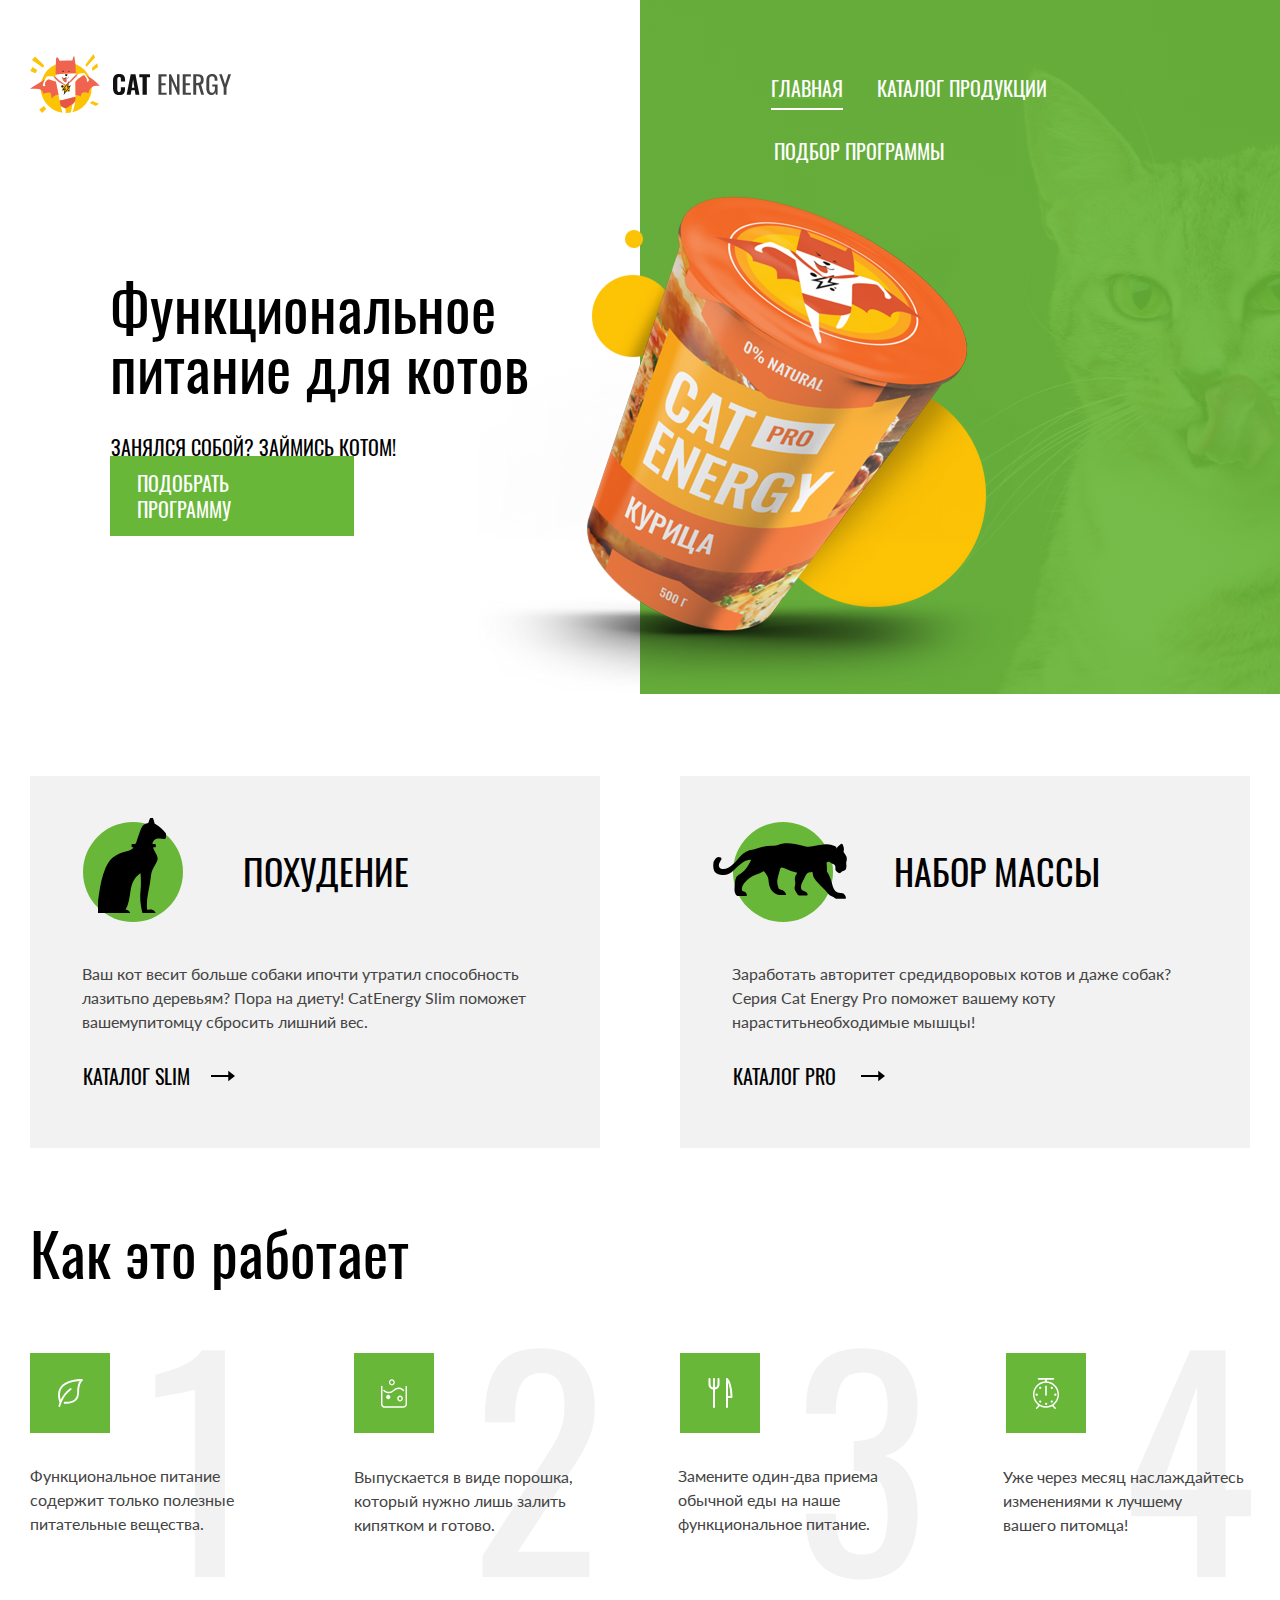
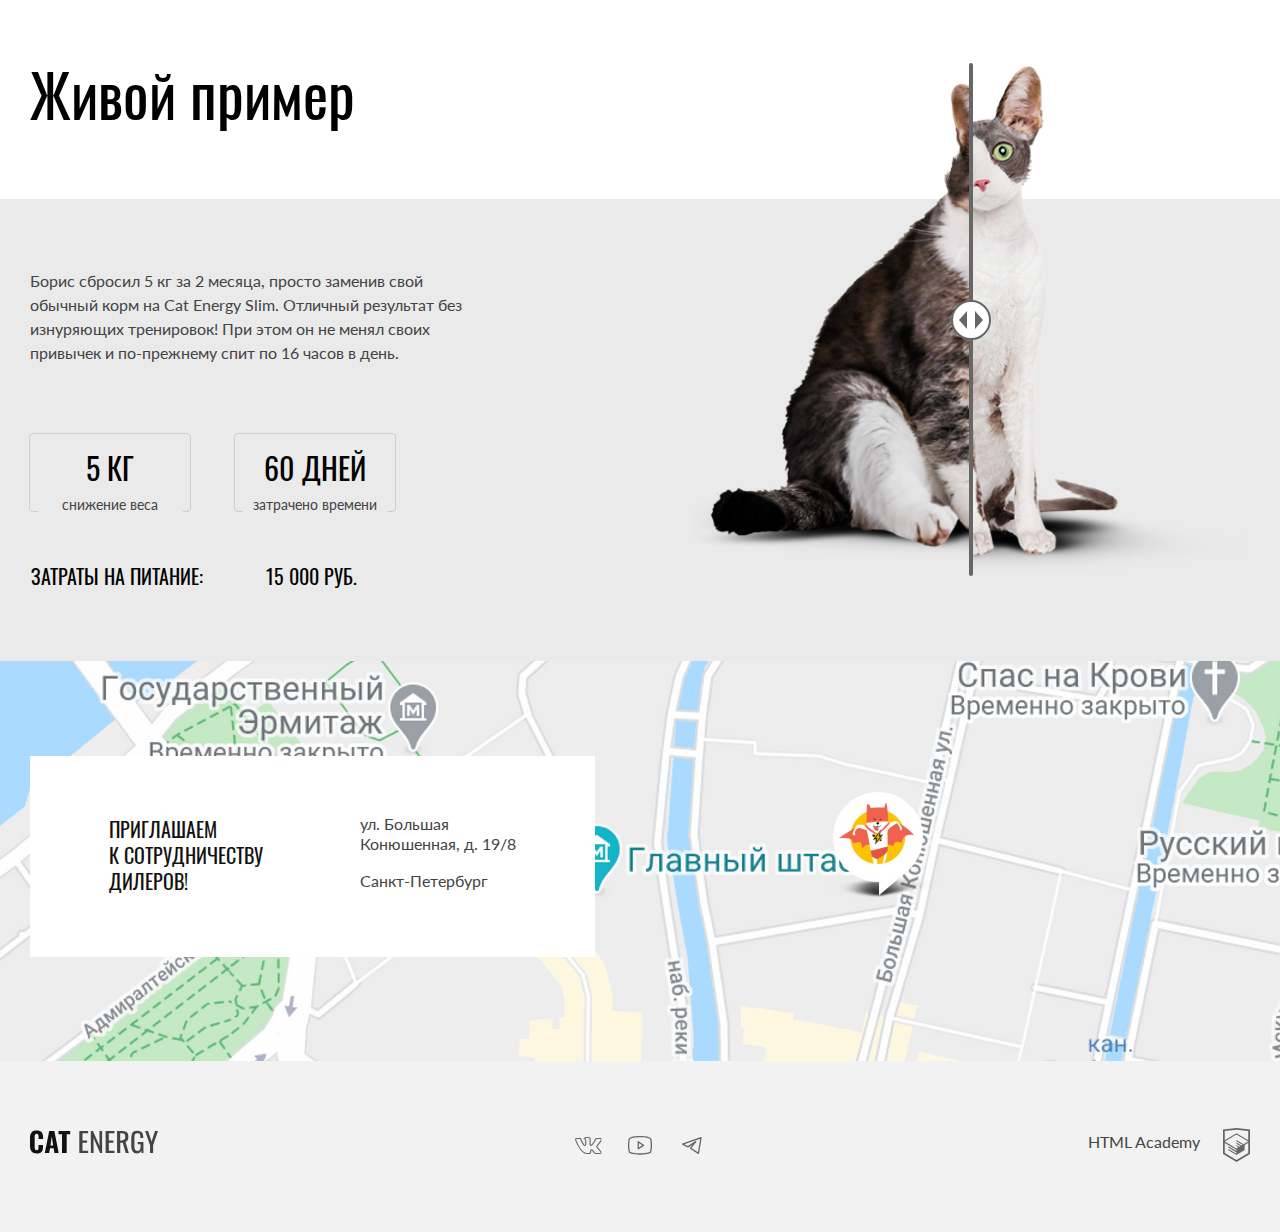
==== commit 8dd9fdc4: "Deploying to gh-pages from @ ekaterinasky/1699507-cat-energy-2@a1a3065852d5ecf77ff8338d64f79c994606c" ====
--- a/index.html
+++ b/index.html
@@ -1 +1 @@
-<!DOCTYPE html><html class="page" lang="ru"><head><meta charset="UTF-8"><title>Питание для котов</title><meta name="viewport" content="width=device-width,initial-scale=1"><!-- Подключение фавиконок --><link rel="icon" href="favicon.ico"><!-- 32×32 --><link rel="icon" href="favicons/icon.svg" type="image/svg+xml"><link rel="apple-touch-icon" href="favicons/icon-180.png"><!-- 180×180 --><link rel="manifest" href="manifest.webmanifest"><!-- Подключение стилей --><link rel="stylesheet" href="styles/styles.css"><!-- Подключение скриптов --><script src="scripts/index.js" defer="defer"></script></head><body class="page__body"><header class="main-header"><nav class="main-nav"><div class="wrapper"><div class="main-nav__user"><a class="main-header__logo" href="index.html"><picture><source media="(min-width: 1280px)" srcset="images/logo-desktop.svg" width="60" height="50" type="image/svg+xml"><source media="(min-width: 768px)" srcset="images/logo-tablet.svg" width="33" height="38" type="image/svg+xml"><img class="main-header__logo-image" src="images/logo-mobile.svg" width="33" height="38" alt="Логотип - кот"></picture><img class="logo-slogan" src="images/logo-text.svg" alt="Логотип - слоган" width="101" height="18"> </a><button class="main-nav__toggle main-nav__toggle--close" type="button"><span class="visually-hidden">Открыть меню</span></button></div></div><div class="main-nav__wrapper"><ul class="site-list main-nav__list"><li class="site-list__item site-list__item--active"><a href="index.html">Главная</a></li><li class="site-list__item"><a href="catalog.html">Каталог продукции</a></li><li class="site-list__item"><a href="programm.html">Подбор программы</a></li></ul></div></nav><section class="promotion"><div class="wrapper"><div class="promotion__header"><h1 class="promotion__title">Функциональное питание для котов</h1><p class="promotion__intro promotion__intro--succeed">Занялся собой? Займись котом!</p><picture><source width="552" height="499" type="image/png" media="(min-width: 1280px)" srcset="images/index-images/pot-promo-desktop@1x.png, images/index-images/pot-promo-desktop@2x.png 2x"><source width="709" height="609" type="image/png" media="(min-width: 768px)" srcset="images/index-images/pot-promo-tablet@1x.png, images/index-images/pot-promo-tablet@2x.png 2x"><img class="promotion__image" src="images/index-images/pot-pomo-mobile@1x.png" srcset="images/index-images/pot-pomo-mobile@2x.png 2x" width="280" height="270" alt="Кошачье питание в баночке"></picture><a class="button promotion__link promotion__link--succeed" href="programm.html">Подобрать программу</a></div></div></section></header><main class="main-container"><section class="dignities"><div class="wrapper"><h2 class="visually-hidden">Похудение и набор массы с нашим питанием</h2><ul class="dignities__list"><li class="dignities__item dignities__item--loss"><h3 class="dignities__title">Похудение</h3><p class="dignities__description">Ваш кот весит больше собаки и почти<br>утратил способность лазить по деревьям?<br>Пора на диету! Cat Energy Slim поможет<br>вашему питомцу сбросить лишний вес.</p><a class="dignities__link dignities__link--arrow" href="#">Каталог Slim</a></li><li class="dignities__item dignities__item--fat"><h3 class="dignities__title">Набо массы</h3><p class="dignities__description">Заработать авторитет среди дворовых котов<br>и даже собак? Серия Cat Energy Pro поможет вашему коту нарастить необходимые<br>мышцы!</p><a class="dignities__link dignities__link--arrow" href="#">Каталог Pro</a></li></ul></div></section><section class="advantages"><div class="wrapper"><h2 class="visually-hidden">Преимущества питания нашей марки</h2><p class="advantages__title">Как это работает</p><ul class="advantages__list"><li class="advantages__item advantages__item--useful"><p class="advantages__description">Функциональное питание содержит только полезные питательные вещества.</p></li><li class="advantages__item advantages__item--powder"><p class="advantages__description">Выпускается в виде порошка, который нужно лишь залить кипятком и готово.</p></li><li class="advantages__item advantages__item--meal"><p class="advantages__description">Замените один-два приема обычной еды на наше функциональное питание.</p></li><li class="advantages__item advantages__item--time"><p class="advantages__description">Уже через месяц наслаждайтесь изменениями к лучшему вашего питомца!</p></li></ul></div></section><section class="example"><div class="wrapper"><h2 class="example__title">Живой пример</h2><div class="example__wrapper"><div class="example__cover"><p class="example__description">Борис сбросил 5 кг за 2 месяца, просто заменив свой обычный корм на Cat Energy Slim. Отличный результат без изнуряющих тренировок! При этом он не менял своих привычек и по-прежнему спит по 16 часов в день.</p><div class="example__checklist example__checklist--wrapper"><ul class="example__list"><li class="example__stats"><p class="example__subtitle"><span>5</span>кг</p><p class="example__signature">снижение веса</p></li><li class="example__stats"><p class="example__subtitle"><span>60</span>дней</p><p class="example__signature">затрачено времени</p></li></ul><p class="example__text">Затраты на питание: 15 000 РУБ.</p></div></div><div class="slider"><ul class="slider__list"><li class="slider__item"><picture><source width="560" height="512" type="image/png" media="(min-width: 768px)" srcset="images/index-images/cat-before-tablet-desktop@1x.png, images/index-images/cat-before-tablet-desktop@2x.png 2x"><img src="images/index-images/cat-before-mobile@1x.png" srcset="images/index-images/cat-before-mobile@2x.png 2x" alt="Упитанный кот" width="280" height="256"></picture></li><li class="slider__item"><picture><source width="560" height="512" type="image/png" media="(min-width: 768px)" srcset="images/index-images/cat-after-tablet-desctop@1x.png, images/index-images/cat-after-tablet-desctop@2x.png 2x"><img src="images/index-images/cat-after-mobile@1x.png" srcset="images/index-images/cat-after-mobile@2x.png 2x" alt="Худой кот" width="280" height="256"></picture></li></ul><p class="example__toggles slider__toggles"><button class="slider__button" type="button"><span class="visually-hidden">Элемент управления картинкой</span></button></p></div></div></div></section></main><section class="invitation"><div class="wrapper"><div class="invitation__wrapper"><h2 class="visually-hidden">Приглашение к сотрудничеству</h2><p class="invitation__description">приглашаем к сотрудничеству дилеров!</p><p class="invitation__adress">ул. Большая Конюшенная, д. 19/8 Санкт-Петербург</p></div></div></section><footer class="main-footer"><h2 class="visually-hidden">Как нас найти</h2><picture><source width="1220" height="400" type="image/png" media="(min-width: 1280px)" srcset="images/location-desktop@1x.png, images/location-desktop@2x.png 2x"><source width="768" height="400" type="image/png" media="(min-width: 768px)" srcset="images/location-tablet@1x.png, images/location-tablet@2x.png 2x"><img class="main-footer__location" src="images/location-mobile@1x.png" srcset="images/location-mobile@2x.png 2x" alt="Мы на карте" width="320" height="362"></picture><!-- <iframe src="#" frameborder="0"></iframe> --><div class="wrapper"><div class="main-footer__wrapper"><a class="main-footer__logo" href="index.html"><img class="logo" src="images/logo-text.svg" alt="Логотип слоган" width="128" height="24"></a><div class="main-footer__social social"><ul class="social__list"><li class="social__item"><a class="social__link social__link--vkontakte" href="#"><p class="visually-hidden">Мы в Контакте</p></a></li><li class="social__item"><a class="social__link social__link--youtube" href="#"><p class="visually-hidden">Мы в Ютубе</p></a></li><li class="social__item"><a class="social__link social__link--telegram" href="#"><p class="visually-hidden">Мы в Телеграме</p></a></li></ul></div><div class="main-footer__copyright copyright"><a class="copyright__link" href="https://htmlacademy.ru/intensive/adaptive" aria-label="Сайт HTML Академии">HTML Academy <svg class="copyright__logo" width="27" height="34"><use href="../icons/stack.svg#logo-html"></use></svg></a></div></div></div></footer></body></html>+<!DOCTYPE html><html class="page" lang="ru"><head><meta charset="UTF-8"><title>Питание для котов</title><meta name="viewport" content="width=device-width,initial-scale=1"><!-- Подключение фавиконок --><link rel="icon" href="favicon.ico"><!-- 32×32 --><link rel="icon" href="favicons/icon.svg" type="image/svg+xml"><link rel="apple-touch-icon" href="favicons/icon-180.png"><!-- 180×180 --><link rel="manifest" href="manifest.webmanifest"><!-- Подключение стилей --><link rel="stylesheet" href="styles/styles.css"><!-- Оптимизация загрузки шрифтов --><link rel="preload" href="../../fonts/lato/Lato-Regular.woff2" type="font/woff2" as="font" crossorigin="anonymous"><link rel="preload" href="../../fonts/oswald/oswaldregular.woff2" type="font/woff2" as="font" crossorigin="anonymous"><!-- Подключение скриптов --><script src="scripts/index.js" defer="defer"></script></head><body class="page__body"><header class="main-header"><nav class="main-nav"><div class="wrapper"><!-- Close menu - main-nav__usermain-header__logo--closed / Open menu - main-nav__user--opened  --><div class="main-nav__user main-nav__user--opened"><a class="main-header__logo" href="index.html"><picture><source media="(min-width: 1280px)" srcset="images/logo-desktop.svg" width="60" height="50" type="image/svg+xml"><source media="(min-width: 768px)" srcset="images/logo-tablet.svg" width="33" height="38" type="image/svg+xml"><img class="main-header__logo-image" src="images/logo-mobile.svg" width="33" height="38" alt="Логотип - кот"></picture><img class="logo-slogan" src="images/logo-text.svg" alt="Логотип - слоган" width="101" height="18"> </a><button class="main-nav__toggle" type="button"><span class="visually-hidden">Открыть меню</span></button><div class="main-nav__wrapper"><ul class="site-list main-nav__list site-list--change"><li class="site-list__item site-list__item--active"><a class="site-list__link site-list__link--active-index" href="index.html">Главная</a></li><li class="site-list__item site-list__item--change"><a class="site-list__link" href="catalog.html">Каталог продукции</a></li><li class="site-list__item site-list__item--change"><a class="site-list__link" href="programm.html">Подбор программы</a></li></ul></div></div></div></nav><section class="promotion"><div class="wrapper"><div class="promotion__header"><h1 class="promotion__title">Функциональное питание для котов</h1><p class="promotion__intro promotion__intro--succeed">Занялся собой? Займись котом!</p><div class="promotion__container"><picture><source width="552" height="499" type="image/png" media="(min-width: 1280px)" srcset="images/index-images/pot-promo-desktop@1x.png, images/index-images/pot-promo-desktop@2x.png 2x"><source width="709" height="609" type="image/png" media="(min-width: 768px)" srcset="images/index-images/pot-promo-tablet@1x.png, images/index-images/pot-promo-tablet@2x.png 2x"><img class="promotion__image" src="images/index-images/pot-pomo-mobile@1x.png" srcset="images/index-images/pot-pomo-mobile@2x.png 2x" width="280" height="270" alt="Кошачье питание в баночке"></picture></div><a class="button promotion__link promotion__link--succeed" href="programm.html">Подобрать программу</a></div></div></section></header><main class="main-container"><section class="dignities"><div class="wrapper"><h2 class="visually-hidden">Похудение и набор массы с нашим питанием</h2><ul class="dignities__list"><li class="dignities__item dignities__item--loss"><h3 class="dignities__title">Похудение</h3><p class="dignities__description">Ваш кот весит больше собаки и<br>почти утратил способность лазить<br>по деревьям? Пора на диету! Cat<br>Energy Slim поможет вашему<br>питомцу сбросить лишний вес.</p><a class="dignities__link dignities__link--arrow" href="#">Каталог Slim</a></li><li class="dignities__item dignities__item--fat"><h3 class="dignities__title dignities__title--change">Набор массы</h3><p class="dignities__description">Заработать авторитет среди<br>дворовых котов и даже собак?<br>Серия Cat Energy Pro поможет вашему коту нарастить<br>необходимые мышцы!</p><a class="dignities__link dignities__link--arrow" href="#">Каталог Pro</a></li></ul></div></section><section class="advantages"><div class="wrapper"><h2 class="visually-hidden">Преимущества питания нашей марки</h2><p class="advantages__title">Как это работает</p><ul class="advantages__list"><li class="advantages__item advantages__item--useful"><p class="advantages__description">Функциональное питание содержит только полезные питательные вещества.</p></li><li class="advantages__item advantages__item--powder"><p class="advantages__description advantages__description--change">Выпускается в виде порошка, который нужно лишь залить кипятком и готово.</p></li><li class="advantages__item advantages__item--meal"><p class="advantages__description">Замените один-два приема обычной еды на наше функциональное питание.</p></li><li class="advantages__item advantages__item--time"><p class="advantages__description advantages__description--another">Уже через месяц наслаждайтесь изменениями к лучшему<br>вашего питомца!</p></li></ul></div></section><section class="example"><div class="wrapper"><div class="example__wrapper"><div class="example__cover"><h2 class="example__title">Живой пример</h2><p class="example__description">Борис сбросил 5 кг за 2 месяца, просто заменив свой обычный корм на Cat Energy Slim. Отличный результат без изнуряющих тренировок! При этом он не менял своих привычек и по-прежнему спит по 16 часов в день.</p><div class="example__checklist example__checklist--wrapper"><ul class="example__list"><li class="example__stats"><p class="example__subtitle"><span>5&nbsp;</span>кг</p><p class="example__signature">снижение веса</p></li><li class="example__stats"><p class="example__subtitle"><span>60&nbsp;</span>дней</p><p class="example__signature">затрачено времени</p></li></ul><div class="example__container"><p class="example__text">Затраты на питание:</p><p class="example__text example__text--change">15 000 <span>руб.</span></p></div></div></div><div class="slider"><div class="wrap"><ul class="slider__list"><li class="slider__item slider__item--before"><picture><source width="560" height="512" type="image/png" media="(min-width: 768px)" srcset="images/index-images/cat-before-tablet-desktop@1x.png, images/index-images/cat-before-tablet-desktop@2x.png 2x"><img src="images/index-images/cat-before-mobile@1x.png" srcset="images/index-images/cat-before-mobile@2x.png 2x" alt="Упитанный кот" width="280" height="256"></picture></li><li class="slider__item slider__item--after"><picture><source width="560" height="512" type="image/png" media="(min-width: 768px)" srcset="images/index-images/cat-after-tablet-desctop@1x.png, images/index-images/cat-after-tablet-desctop@2x.png 2x"><img src="images/index-images/cat-after-mobile@1x.png" srcset="images/index-images/cat-after-mobile@2x.png 2x" alt="Худой кот" width="280" height="256"></picture></li></ul><button class="slider__button" type="button"><span class="visually-hidden">Элемент управления картинкой</span></button></div></div></div></div></section></main><section class="invitation invitation--index"><div class="wrapper"><div class="invitation__wrapper"><h2 class="visually-hidden">Приглашение к сотрудничеству</h2><p class="invitation__description">приглашаем<br>к сотрудничеству дилеров!</p><div class="invitation__container"><p class="invitation__adress">ул. Большая Конюшенная, д. 19/8</p><p class="invitation__adress invitation__adress--change">Санкт-Петербург</p></div></div></div></section><footer class="main-footer"><h2 class="visually-hidden">Как нас найти</h2><div class="main-footer__map"><picture><source width="1220" height="400" type="image/png" media="(min-width: 1280px)" srcset="images/location-desktop@1x.png, images/location-desktop@2x.png 2x"><source width="768" height="400" type="image/png" media="(min-width: 768px)" srcset="images/location-tablet@1x.png, images/location-tablet@2x.png 2x"><img class="main-footer__location" src="images/location-mobile@1x.png" srcset="images/location-mobile@2x.png 2x" alt="Мы на карте" width="320" height="362"></picture><iframe src="https://www.google.com/maps/embed?pb=!1m14!1m8!1m3!1d1998.5912562628343!2d30.3205195!3d59.9389244!3m2!1i1024!2i768!4f13.1!3m3!1m2!1s0x4696310fca145cc1%3A0x42b32648d8238007!2z0JHQvtC70YzRiNCw0Y8g0JrQvtC90Y7RiNC10L3QvdCw0Y8g0YPQuy4sIDE5LzgsINCh0LDQvdC60YIt0J_QtdGC0LXRgNCx0YPRgNCzLCAxOTExODY!5e0!3m2!1sru!2sru!4v1734373731553!5m2!1sru!2sru" width="600" height="400" style="border:0;" loading="lazy" referrerpolicy="no-referrer-when-downgrade" allowfullscreen title="Офис компании по адресу ул. Большая Конюшенная, д. 19/8, Санкт-Петербург"></iframe></div><div class="wrapper"><div class="main-footer__wrapper"><a class="main-footer__logo" href="index.html"><img class="logo" src="images/logo-text.svg" alt="Логотип слоган" width="128" height="24"></a><div class="main-footer__social social"><ul class="social__list"><li class="social__item"><a class="social__link social__link--vkontakte" href="#"><p class="visually-hidden">Мы в Контакте</p></a></li><li class="social__item"><a class="social__link social__link--youtube" href="#"><p class="visually-hidden">Мы в Ютубе</p></a></li><li class="social__item"><a class="social__link social__link--telegram" href="#"><p class="visually-hidden">Мы в Телеграме</p></a></li></ul></div><div class="main-footer__copyright copyright"><a class="copyright__link" href="https://htmlacademy.ru/intensive/adaptive" aria-label="Сайт HTML Академии">HTML Academy </a><a class="copyright__academy" href="#" aria-label="Логотип HTML Академии"><svg class="copyright__logo" width="27" height="34"><use href="icons/stack.svg#logo-html"></use></svg></a></div></div></div></footer></body></html>--- a/styles/styles.css
+++ b/styles/styles.css
@@ -1 +1 @@
-@font-face{font-family:Lato;font-weight:400;font-style:normal;src:url(../fonts/lato/Lato-Regular.woff2)format("woff2");font-display:swap}@font-face{font-family:Oswald;font-weight:400;font-style:normal;src:url(../fonts/oswald/oswaldregular.woff2)format("woff2");font-display:swap}*{box-sizing:border-box;margin:0;padding:0}img{background-size:cover}.visually-hidden{white-space:nowrap;clip-path:inset(100%);clip:rect(0 0 0 0);border:0;width:1px;height:1px;margin:-1px;padding:0;position:absolute;overflow:hidden}@font-face{font-family:Lato;font-weight:400;font-style:normal;src:url(../fonts/lato/Lato-Regular.woff2)format("woff2");font-display:swap}@font-face{font-family:Oswald;font-weight:400;font-style:normal;src:url(../fonts/oswald/oswaldregular.woff2)format("woff2");font-display:swap}.page__body{color:#444;font-family:Lato,Arial,sans-serif;font-size:14px;font-weight:400;line-height:18px}.page__header{color:#000;margin-bottom:41px;font-family:Oswald,Arial,sans-serif;font-size:36px;font-weight:400;line-height:36px}@media (width>=768px){.page__header{margin-bottom:84px}}@font-face{font-family:Lato;font-weight:400;font-style:normal;src:url(../fonts/lato/Lato-Regular.woff2)format("woff2");font-display:swap}@font-face{font-family:Oswald;font-weight:400;font-style:normal;src:url(../fonts/oswald/oswaldregular.woff2)format("woff2");font-display:swap}.button{color:#fff;text-transform:uppercase;background-color:#68b738;font-family:Oswald,Arial,sans-serif;font-size:16px;line-height:20px;text-decoration:none;display:block}.button--products{width:100%;margin-bottom:32px;padding:10px 109px;display:block}@media (width>=768px){.button--products{width:250px;margin:32px auto 40px;padding:10px 94px}}@media (width>=1280px){.button--products{width:244px;padding:10px 91px}}.button--change{color:#444;background-color:#f2f2f2;padding:10px 80px}@media (width>=768px){.button--additional{width:100%}}@font-face{font-family:Lato;font-weight:400;font-style:normal;src:url(../fonts/lato/Lato-Regular.woff2)format("woff2");font-display:swap}@font-face{font-family:Oswald;font-weight:400;font-style:normal;src:url(../fonts/oswald/oswaldregular.woff2)format("woff2");font-display:swap}@font-face{font-family:Lato;font-weight:400;font-style:normal;src:url(../fonts/lato/Lato-Regular.woff2)format("woff2");font-display:swap}@font-face{font-family:Oswald;font-weight:400;font-style:normal;src:url(../fonts/oswald/oswaldregular.woff2)format("woff2");font-display:swap}.wrapper{width:320px;margin:0 auto;padding-left:20px;padding-right:20px}@media (width>=768px){.wrapper{width:768px;padding-left:30px;padding-right:30px}}@media (width>=1280px){.wrapper{width:1220px}}@font-face{font-family:Lato;font-weight:400;font-style:normal;src:url(../fonts/lato/Lato-Regular.woff2)format("woff2");font-display:swap}@font-face{font-family:Oswald;font-weight:400;font-style:normal;src:url(../fonts/oswald/oswaldregular.woff2)format("woff2");font-display:swap}.main-header{flex-direction:column;display:flex}.main-header__logo--wrapper{width:270px}@media (width>=768px){.main-header__logo--wrapper{width:174px}}@media (width>=1280px){.main-header__logo--wrapper{width:202px}}.main-header__logo{height:38px}@media (width>=768px){.main-header__logo{height:50px}}@media (width>=1280px){.main-header__logo{height:59px}}@font-face{font-family:Lato;font-weight:400;font-style:normal;src:url(../fonts/lato/Lato-Regular.woff2)format("woff2");font-display:swap}@font-face{font-family:Oswald;font-weight:400;font-style:normal;src:url(../fonts/oswald/oswaldregular.woff2)format("woff2");font-display:swap}.logo-slogan{margin-left:56px}@font-face{font-family:Lato;font-weight:400;font-style:normal;src:url(../fonts/lato/Lato-Regular.woff2)format("woff2");font-display:swap}@font-face{font-family:Oswald;font-weight:400;font-style:normal;src:url(../fonts/oswald/oswaldregular.woff2)format("woff2");font-display:swap}.main-nav{min-height:65px}.main-nav__user{padding-top:13px;padding-bottom:14px}.main-nav__toggle{background-color:#fff;background-image:url(../icons/stack.svg#burger-button);background-repeat:no-repeat;border:none;width:24px;height:24px;margin-left:58px}.main-nav__toggle--close{background-image:url(../icons/stack.svg#close-button)}@media (width>=768px){.main-nav__toggle{display:none}.main-nav__wrapper{justify-content:space-between;width:704px;margin:0 auto;display:flex}}@media (width>=1280px){.main-nav__wrapper{width:1220px}}@font-face{font-family:Lato;font-weight:400;font-style:normal;src:url(../fonts/lato/Lato-Regular.woff2)format("woff2");font-display:swap}@font-face{font-family:Oswald;font-weight:400;font-style:normal;src:url(../fonts/oswald/oswaldregular.woff2)format("woff2");font-display:swap}.site-list{text-transform:uppercase;padding:0;font-family:Oswald,Arial,sans-serif;font-size:20px;line-height:20px;list-style-type:none;display:block}@media (width>=768px){.site-list{width:436px;font-size:18px;line-height:24px}}@media (width>=1280px){.site-list{width:475px}}.site-list__item{text-align:center;border-top:1px solid #e6e6e6;margin:0;padding-top:22px;padding-bottom:22px;display:block}.site-list__item a{color:#000;text-decoration:none}@font-face{font-family:Lato;font-weight:400;font-style:normal;src:url(../fonts/lato/Lato-Regular.woff2)format("woff2");font-display:swap}@font-face{font-family:Oswald;font-weight:400;font-style:normal;src:url(../fonts/oswald/oswaldregular.woff2)format("woff2");font-display:swap}.promotion{background-image:url(../images/index-images/cat-bg-mobile@2x.jpeg);background-position:50%;background-repeat:no-repeat;background-size:cover}.promotion__title{color:#fff;text-align:center;font-family:Oswald,Arial,sans-serif;font-size:36px;font-weight:400;line-height:36px}.promotion__intro{color:#fff;text-transform:uppercase;text-align:center;margin-bottom:29px;font-family:Oswald,Arial,sans-serif;line-height:14px}.promotion__image{margin:0 auto;display:block}.promotion__link{width:280px;padding:10px 64px;text-decoration:none}.promotion__link--succeed{margin:0 auto;display:block}@font-face{font-family:Lato;font-weight:400;font-style:normal;src:url(../fonts/lato/Lato-Regular.woff2)format("woff2");font-display:swap}@font-face{font-family:Oswald;font-weight:400;font-style:normal;src:url(../fonts/oswald/oswaldregular.woff2)format("woff2");font-display:swap}@font-face{font-family:Lato;font-weight:400;font-style:normal;src:url(../fonts/lato/Lato-Regular.woff2)format("woff2");font-display:swap}@font-face{font-family:Oswald;font-weight:400;font-style:normal;src:url(../fonts/oswald/oswaldregular.woff2)format("woff2");font-display:swap}.dignities__wrapper{padding:20px}.dignities__list{list-style-type:none}@media (width>=768px){.dignities__list{width:708px}}@media (width>=1280px){.dignities__list{flex-wrap:wrap;column-gap:80px;width:1220px;display:flex}}.dignities__item{background-color:#f2f2f2;margin-bottom:20px;padding-top:30px;padding-bottom:18px;position:relative}.dignities__item--loss:before{content:"";z-index:1;background-image:url(../icons/stack.svg#cat-slim);background-repeat:no-repeat;background-size:36px 50px;width:36px;height:50px;display:block;position:absolute;top:21px;left:27px}@media (width>=768px){.dignities__item--loss:before{background-size:140px 194px;width:140px;height:194px;margin-left:475px}}.dignities__item--fat:before{content:"";z-index:1;background-image:url(../icons/stack.svg#cat-pro);background-repeat:no-repeat;background-size:67px 28px;width:67px;height:28px;display:block;position:absolute;top:35px;left:13px}@media (width>=768px){.dignities__item--fat:before{background-size:268px 200px;width:268px;height:200px;margin-left:411px}.dignities__item{padding:77px 63px 57px 52px}}@media (width>=1280px){.dignities__item{width:570px}}.dignities__title{text-transform:uppercase;color:#000;margin-bottom:29px;padding-left:90px;font-family:Oswald,Arial,sans-serif;font-size:24px;font-weight:400;line-height:37px}.dignities__title:before{content:"";background-color:#68b738;border-radius:50%;width:50px;height:50px;display:block;position:absolute;top:24px;left:20px}@media (width>=768px){.dignities__title:before{width:200px;height:200px;margin-left:445px}.dignities__title{margin-bottom:24px;padding-left:0}}.dignities__link{text-transform:uppercase;color:#000;padding-left:20px;font-family:Oswald,Arial,sans-serif;font-size:16px;line-height:16px;text-decoration:none}.dignities__link--arrow:before{content:"";background-color:#000;width:18px;height:10px;display:block;position:absolute;bottom:25px;left:112px;mask-image:url(../icons/stack.svg#arrow);mask-size:18px 10px;mask-repeat:no-repeat}@media (width>=768px){.dignities__link--arrow:before{bottom:62px;left:155px}}.dignities__link:hover:before{width:32px;mask-size:32px 10px}.dignities__link:active{opacity:.6}@media (width>=768px){.dignities__link{padding-left:0}}.dignities__description{width:227px;margin-bottom:38px;padding-left:20px}@media (width>=768px){.dignities__description{width:340px;margin-bottom:48px;padding-left:0}}@media (width>=1280px){.dignities__description{width:457px}}@font-face{font-family:Lato;font-weight:400;font-style:normal;src:url(../fonts/lato/Lato-Regular.woff2)format("woff2");font-display:swap}@font-face{font-family:Oswald;font-weight:400;font-style:normal;src:url(../fonts/oswald/oswaldregular.woff2)format("woff2");font-display:swap}.advantages__title{color:#000;margin-bottom:40px;font-family:Oswald,Arial,sans-serif;font-size:36px;line-height:40px}.advantages__list{width:280px;list-style-type:none}@media (width>=768px){.advantages__list{counter-reset:number 0;grid-template-columns:repeat(2,250px);gap:135px;width:708px;display:grid}}@media (width>=1280px){.advantages__list{display:flex}}.advantages__item{flex-wrap:wrap;margin-bottom:20px;display:flex;position:relative}.advantages__item:before{content:"";background-color:#68b738;width:60px;height:60px;display:block}.advantages__item--useful:before{content:"";background-image:url(../icons/stack.svg#leaf-icon);background-position:50%;background-repeat:no-repeat;background-size:30px 32px}.advantages__item--powder:before{content:"";background-image:url(../icons/stack.svg#powder-icon);background-position:50%;background-repeat:no-repeat;background-size:26px 29px}.advantages__item--meal:before{content:"";background-image:url(../icons/stack.svg#eat-icon);background-position:50%;background-repeat:no-repeat;background-size:25px 30px}.advantages__item--time:before{content:"";background-image:url(../icons/stack.svg#time-icon);background-position:50%;background-repeat:no-repeat;background-size:26px 31px}@media (width>=768px){.advantages__item{counter-increment:number;margin-bottom:0;display:block}.advantages__item:after{content:counter(number);color:#f2f2f2;z-index:-1;font-family:Oswald,Arial,sans-serif;font-size:280px;font-weight:400;line-height:280px;display:block;position:absolute;top:-42px;right:44px}}@media (width>=768px) and (width>=1280px){.advantages__item:after{right:0}}.advantages__description{width:200px;min-height:54px;margin-left:20px}@media (width>=768px){.advantages__description{margin-top:31px;margin-left:0}}.advantages__item--time{margin-bottom:49px}@font-face{font-family:Lato;font-weight:400;font-style:normal;src:url(../fonts/lato/Lato-Regular.woff2)format("woff2");font-display:swap}@font-face{font-family:Oswald;font-weight:400;font-style:normal;src:url(../fonts/oswald/oswaldregular.woff2)format("woff2");font-display:swap}.example{box-sizing:border-box;background-color:#eaeaea;padding-top:25px}@media (width>=768px){.example{background-image:linear-gradient(#fff 72%,#eaeaea 50%)}}@media (width>=1280px){.example__wrapper{display:flex}}.example__title{color:#000;margin-bottom:40px;font-family:Oswald,Arial,sans-serif;font-size:36px;font-weight:400;line-height:40px}.example__description{margin-bottom:20px}.example__list{list-style-type:none;display:flex}.example__stats{width:124px;min-height:70px}.example__subtitle{text-transform:uppercase;color:#000;font-family:Oswald,Arial,sans-serif;font-size:24px;line-height:24px}.example__signature{font-size:12px;line-height:100%}.example__text{text-transform:uppercase;color:#000;margin-bottom:20px;font-family:Oswald,Arial,sans-serif;line-height:20px}@font-face{font-family:Lato;font-weight:400;font-style:normal;src:url(../fonts/lato/Lato-Regular.woff2)format("woff2");font-display:swap}@font-face{font-family:Oswald;font-weight:400;font-style:normal;src:url(../fonts/oswald/oswaldregular.woff2)format("woff2");font-display:swap}.slider{position:relative}.slider__list{list-style-type:none}.slider__button{background-color:#666;border:none;border-radius:2px;width:4px;height:100%;position:absolute;top:0;left:50%}.slider__button:before{content:"";background-color:#fff;border:2px solid #666;border-radius:50%;width:40px;height:40px;position:absolute;top:50%;left:50%;transform:translate(-50%,-50%)}.slider__button:after{content:"";background-color:#666;width:24px;height:18px;position:absolute;top:50%;left:50%;transform:translate(-50%,-50%);mask-image:url(../icons/stack.svg#slider-arrow);mask-repeat:no-repeat}.slider__button:hover:before,.slider__button:active:before{border-color:#68b738}.slider__button:hover:after,.slider__button:active:after,.slider__button:hover{background-color:#68b738}.slider__button:active{opacity:.6;background-color:#68b738}@font-face{font-family:Lato;font-weight:400;font-style:normal;src:url(../fonts/lato/Lato-Regular.woff2)format("woff2");font-display:swap}@font-face{font-family:Oswald;font-weight:400;font-style:normal;src:url(../fonts/oswald/oswaldregular.woff2)format("woff2");font-display:swap}.invitation__wrapper{display:flex}@media (width>=768px){.invitation__wrapper{justify-content:space-around}}@media (width>=1280px){.invitation__wrapper{width:565px}}.invitation__description{text-transform:uppercase;color:#111;font-family:Oswald,Arial,sans-serif;font-size:16px;line-height:20px}@media (width>=768px){.invitation__description{width:163px}}.invitation__adress{line-height:20px}@media (width>=768px){.invitation__adress{width:157px}}@font-face{font-family:Lato;font-weight:400;font-style:normal;src:url(../fonts/lato/Lato-Regular.woff2)format("woff2");font-display:swap}@font-face{font-family:Oswald;font-weight:400;font-style:normal;src:url(../fonts/oswald/oswaldregular.woff2)format("woff2");font-display:swap}@media (width>=768px){.main-footer__wrapper{justify-content:space-between;display:flex}}.main-footer__logo:hover{opacity:.8}.main-footer__logo:active{opacity:.5}.main-footer__social{display:flex}.main-footer__location{object-fit:cover;width:100%;height:362px}@media (width>=768px){.main-footer__location{height:400px}}@font-face{font-family:Lato;font-weight:400;font-style:normal;src:url(../fonts/lato/Lato-Regular.woff2)format("woff2");font-display:swap}@font-face{font-family:Oswald;font-weight:400;font-style:normal;src:url(../fonts/oswald/oswaldregular.woff2)format("woff2");font-display:swap}.main-header__logo{text-decoration:none}.main-header__logo:hover{opacity:.8}.main-header__logo:active{opacity:.6}@font-face{font-family:Lato;font-weight:400;font-style:normal;src:url(../fonts/lato/Lato-Regular.woff2)format("woff2");font-display:swap}@font-face{font-family:Oswald;font-weight:400;font-style:normal;src:url(../fonts/oswald/oswaldregular.woff2)format("woff2");font-display:swap}.social__list{list-style-type:none;display:flex}.social__link{width:28px;height:28px;display:block}.social__link:hover:before{background-color:#68b738}.social__link:active:before{background-color:#68b73880}.social__link--vkontakte:before{content:"";background-color:#666;width:28px;height:22px;display:block;mask-image:url(../icons/stack.svg#vkontakte-icon);mask-size:28px 22px;mask-repeat:no-repeat}.social__link--youtube:before{content:"";background-color:#666;width:28px;height:22px;display:block;mask-image:url(../icons/stack.svg#youtube-icon);mask-size:28px 22px;mask-repeat:no-repeat}.social__link--telegram:before{content:"";background-color:#666;width:28px;height:22px;display:block;mask-image:url(../icons/stack.svg#telegram-icon);mask-size:28px 22px;mask-repeat:no-repeat}@font-face{font-family:Lato;font-weight:400;font-style:normal;src:url(../fonts/lato/Lato-Regular.woff2)format("woff2");font-display:swap}@font-face{font-family:Oswald;font-weight:400;font-style:normal;src:url(../fonts/oswald/oswaldregular.woff2)format("woff2");font-display:swap}.copyright__link{color:#444;font-size:16px;line-height:20px;text-decoration:none;display:block;position:relative}.copyright__link:active{opacity:.6}.copyright__link:hover:before,.copyright__link:active:before{background-color:#68b738}.copyright__logo{fill:#68b738;width:27px;height:34px}@font-face{font-family:Lato;font-weight:400;font-style:normal;src:url(../fonts/lato/Lato-Regular.woff2)format("woff2");font-display:swap}@font-face{font-family:Oswald;font-weight:400;font-style:normal;src:url(../fonts/oswald/oswaldregular.woff2)format("woff2");font-display:swap}.products{padding-bottom:25px}.products__container{flex-wrap:wrap;column-gap:60px;display:flex}.products__list{list-style-type:none}@media (width>=768px){.products__picture{margin:0 auto -70px;display:block;position:relative;top:-70px}}.products__more{text-align:center}@media (width>=768px){.products__more{width:324px;padding:50px 37px 40px}}@font-face{font-family:Lato;font-weight:400;font-style:normal;src:url(../fonts/lato/Lato-Regular.woff2)format("woff2");font-display:swap}@font-face{font-family:Oswald;font-weight:400;font-style:normal;src:url(../fonts/oswald/oswaldregular.woff2)format("woff2");font-display:swap}@media (width>=768px){.product-card{background-color:#f2f2f2;width:324px;margin-bottom:120px;display:block}}.product-card__wrapper{flex-wrap:wrap;display:flex}@media (width>=768px){.product-card__wrapper{display:block}}.products__text{font-size:12px;line-height:16px}.products__text--change{margin-bottom:21px}@media (width>=768px){.products__text--change{margin-bottom:82px}}.products__image{margin:0 auto;display:block}@media (width>=768px){.products__wrapper{text-align:center}}.products__link{text-decoration:none;display:block}.products__subtitle{text-transform:uppercase;color:#222;width:76px;font-family:Oswald,Arial,sans-serif;font-size:16px;font-weight:400;line-height:20px}@media (width>=768px){.products__subtitle{width:125px;margin:0 auto}}.products__subtitle--change{color:#111;width:204px;margin:0 auto 8px}@media (width>=768px){.products__subtitle--change{margin-bottom:23px}}@font-face{font-family:Lato;font-weight:400;font-style:normal;src:url(../fonts/lato/Lato-Regular.woff2)format("woff2");font-display:swap}@font-face{font-family:Oswald;font-weight:400;font-style:normal;src:url(../fonts/oswald/oswaldregular.woff2)format("woff2");font-display:swap}@media (width>=768px){.append-products{padding-bottom:80px}}@media (width>=1280px){.append-products__container{display:flex}}@media (width>=768px){.append-products__wrapper{justify-content:space-between;display:flex}}.append-products__title{color:#000;margin-bottom:49px;font-family:Oswald,Arial,sans-serif;font-size:24px;font-weight:400;line-height:24px}@media (width>=768px){.append-products__title{padding-left:50px}}.append-products__list{list-style-type:none}@media (width>=768px){.append-products__list{outline:1px solid #cdcdcd;padding:26px 38px 28px}}@media (width>=1280px){.append-products__list{width:896px}.append-products__item{display:flex}}.append-products__subtitle{color:#222;text-transform:uppercase;margin-bottom:13px;font-family:Oswald,Arial,sans-serif;font-size:16px;font-weight:400;line-height:16px}.append-products__volume{flex-wrap:wrap;justify-content:space-between;margin-bottom:15px;display:flex}.append-products__text{line-height:14px}.append-products__surprise{background-color:#68b738}.append-products__surprise--present{background-image:url(../icons/stack.svg#present-icon);background-position:50%;background-repeat:no-repeat;background-size:78px 80px}@media (width>=1280px){.append-products__surprise{width:245px;height:288px}}.append-products__comment{color:#fff;width:161px;min-height:60px;padding-top:188px;padding-bottom:44px;font-size:16px;line-height:20px}@font-face{font-family:Lato;font-weight:400;font-style:normal;src:url(../fonts/lato/Lato-Regular.woff2)format("woff2");font-display:swap}@font-face{font-family:Oswald;font-weight:400;font-style:normal;src:url(../fonts/oswald/oswaldregular.woff2)format("woff2");font-display:swap}@media (width>=1280px){.news{padding-bottom:104px}}.news__title{color:#000;font-family:Oswald,Arial,sans-serif;font-size:24px;font-weight:400;line-height:24px}@media (width>=768px){.news__title{margin-bottom:66px;padding-left:50px;font-size:32px}}.news__description{color:#000;font-family:Oswald,Arial,sans-serif;font-size:16px;line-height:24px}@media (width>=768px){.news__description{text-align:center;width:632px;margin-bottom:24px;padding-left:68px;font-size:24px}}@media (width>=1280px){.news__description{width:800px;margin:0 auto 24px;line-height:32px}}@media (width>=768px){.news__form{padding-left:48px}}.news__field{color:#444;text-transform:uppercase;font-family:Oswald,Arial,sans-serif;font-size:20px;line-height:30px}.news__button{font-size:20px;line-height:26px}+@font-face{font-family:Lato;font-weight:400;font-style:normal;src:url(../fonts/lato/Lato-Regular.woff2)format("woff2");font-display:swap}@font-face{font-family:Oswald;font-weight:400;font-style:normal;src:url(../fonts/oswald/oswaldregular.woff2)format("woff2");font-display:swap}*,:before,:after{box-sizing:border-box}.visually-hidden{white-space:nowrap;clip-path:inset(100%);clip:rect(0 0 0 0);border:0;width:1px;height:1px;margin:-1px;padding:0;position:absolute;overflow:hidden}@font-face{font-family:Lato;font-weight:400;font-style:normal;src:url(../fonts/lato/Lato-Regular.woff2)format("woff2");font-display:swap}@font-face{font-family:Oswald;font-weight:400;font-style:normal;src:url(../fonts/oswald/oswaldregular.woff2)format("woff2");font-display:swap}.page__body{color:#444;margin:0;font-family:Lato,Arial,sans-serif;font-size:14px;font-weight:400;line-height:18px}.page__header{color:#000;border-bottom:1px solid #ebebeb;margin:27px -20px 0;padding-bottom:41px;padding-left:20px;padding-right:20px;font-family:Oswald,Arial,sans-serif;font-size:36px;font-weight:400;line-height:36px}@media (width>=768px){.page__header{border:none;margin-bottom:100px;font-size:60px;line-height:60px}}@font-face{font-family:Lato;font-weight:400;font-style:normal;src:url(../fonts/lato/Lato-Regular.woff2)format("woff2");font-display:swap}@font-face{font-family:Oswald;font-weight:400;font-style:normal;src:url(../fonts/oswald/oswaldregular.woff2)format("woff2");font-display:swap}@media (width>=768px){.page-text{font-size:16px;line-height:24px}}@font-face{font-family:Lato;font-weight:400;font-style:normal;src:url(../fonts/lato/Lato-Regular.woff2)format("woff2");font-display:swap}@font-face{font-family:Oswald;font-weight:400;font-style:normal;src:url(../fonts/oswald/oswaldregular.woff2)format("woff2");font-display:swap}.page-title{color:#000;font-size:36px;line-height:40px}@media (width>=768px){.page-title{font-size:60px;line-height:60px}}@font-face{font-family:Lato;font-weight:400;font-style:normal;src:url(../fonts/lato/Lato-Regular.woff2)format("woff2");font-display:swap}@font-face{font-family:Oswald;font-weight:400;font-style:normal;src:url(../fonts/oswald/oswaldregular.woff2)format("woff2");font-display:swap}.page-subtitle{color:#000;background-color:#fff;width:fit-content;margin:0;font-family:Oswald,Arial,sans-serif;font-size:24px;font-weight:400;line-height:24px;position:relative;box-shadow:-40px 0 #fff,40px 0 #fff}.page-subtitle:before{content:"";z-index:-1;background:#68b738;width:100vw;height:2px;position:absolute;top:10px;right:0;box-shadow:100vw 0 #68b738}@media (width>=768px){.page-subtitle{font-size:32px;line-height:32px;box-shadow:40px 0 #fff}.page-subtitle:before{top:13px}}@media (width>=1280px){.page-subtitle{font-size:40px;line-height:40px;box-shadow:-40px 0 #fff,40px 0 #fff}.page-subtitle:before{top:18px}}@font-face{font-family:Lato;font-weight:400;font-style:normal;src:url(../fonts/lato/Lato-Regular.woff2)format("woff2");font-display:swap}@font-face{font-family:Oswald;font-weight:400;font-style:normal;src:url(../fonts/oswald/oswaldregular.woff2)format("woff2");font-display:swap}.button{color:#fff;text-transform:uppercase;background-color:#68b738;font-family:Oswald,Arial,sans-serif;font-size:16px;line-height:20px;text-decoration:none;display:block}.button:hover{background-color:#5eaa2f}.button:active{color:#ffffff80;background-color:#5eaa2f}.button--products{width:100%;margin-bottom:24px;padding:10px 109px;display:block}@media (width>=768px){.button--products{width:250px;margin:25px auto 40px;padding:10px 94px}}@media (width>=1280px){.button--products{width:169px;margin-top:32px;padding:10px 53px}}.button--change{color:#444;background-color:#f2f2f2;width:280px;padding:10px 80px}.button--change:hover{background-color:#ebebeb}@media (width>=768px){.button--change{width:250px;margin:-5px auto -17px}}@media (width>=1280px){.button--change{width:169px;padding:10px 39px}}.button--additional{margin-bottom:0}@media (width>=768px){.button--additional{width:100%;margin:0;padding:10px 285px}}@media (width>=1280px){.button--additional{width:244px;height:40px;margin-top:-10px;padding:10px 91px}}@font-face{font-family:Lato;font-weight:400;font-style:normal;src:url(../fonts/lato/Lato-Regular.woff2)format("woff2");font-display:swap}@font-face{font-family:Oswald;font-weight:400;font-style:normal;src:url(../fonts/oswald/oswaldregular.woff2)format("woff2");font-display:swap}.wrapper{width:320px;margin:0 auto;padding-left:20px;padding-right:20px}@media (width>=768px){.wrapper{width:768px;padding-left:30px;padding-right:30px}}@media (width>=1280px){.wrapper{width:1220px;padding:0}}@font-face{font-family:Lato;font-weight:400;font-style:normal;src:url(../fonts/lato/Lato-Regular.woff2)format("woff2");font-display:swap}@font-face{font-family:Oswald;font-weight:400;font-style:normal;src:url(../fonts/oswald/oswaldregular.woff2)format("woff2");font-display:swap}.main-header{flex-direction:column;display:flex}@media (width>=1280px){.main-header{object-fit:cover;background-image:linear-gradient(90deg,#fff 50%,#68b738e6 50%),image-set("../images/index-images/cat-bg-desktop@1x.webp" 1x type("image/webp"),"../images/index-images/cat-bg-desktop@2x.webp" 2x type("image/webp"),"../images/index-images/cat-bg-desktop@1x.jpeg" 1x type("image/jpg"),"../images/index-images/cat-bg-desktop@2x.jpeg" 2x type("image/jpg")),linear-gradient(90deg,#fff 50%,#454449 50%);background-position:50%,calc(50% + 520px) 0;background-repeat:no-repeat;background-size:100%,1041px 694px;height:694px}}.main-header__logo{flex-wrap:wrap;flex-shrink:0;align-items:center;width:200px;height:38px;display:flex}@media (width>=768px){.main-header__logo{width:174px;height:50px;margin-right:94px}}@media (width>=1280px){.main-header__logo{width:202px;height:59px}}@media (width>=768px){.main-header__logo-image{width:60px;height:50px}}@media (width>=1280px){.main-header__logo-image{width:70px;height:59px}}@font-face{font-family:Lato;font-weight:400;font-style:normal;src:url(../fonts/lato/Lato-Regular.woff2)format("woff2");font-display:swap}@font-face{font-family:Oswald;font-weight:400;font-style:normal;src:url(../fonts/oswald/oswaldregular.woff2)format("woff2");font-display:swap}.logo-slogan{margin-top:-3px;margin-left:56px}@media (width>=768px){.logo-slogan{margin-left:13px}}@media (width>=1280px){.logo-slogan{width:118px;height:21px}}@font-face{font-family:Lato;font-weight:400;font-style:normal;src:url(../fonts/lato/Lato-Regular.woff2)format("woff2");font-display:swap}@font-face{font-family:Oswald;font-weight:400;font-style:normal;src:url(../fonts/oswald/oswaldregular.woff2)format("woff2");font-display:swap}.main-nav{background-color:#fff;width:100%}.main-nav--change{border-bottom:1px solid #d9d9d9}@media (width>=768px){.main-nav--change{border:none}.main-nav{background-color:#0000;position:static}}@media (width>=1280px){.main-nav{padding-top:29px}}.main-nav__logo{flex-wrap:wrap;flex-shrink:0;align-items:center;width:200px;height:38px;display:flex}@media (width>=768px){.main-nav__logo{width:174px;height:50px;margin-right:94px}.main-nav__logo--catalog{margin-right:96px}}@media (width>=1280px){.main-nav__logo{width:202px;height:59px}}@media (width>=768px){.main-nav__logo-image{width:60px;height:50px}}@media (width>=1280px){.main-nav__logo-image{width:70px;height:59px}}.main-nav__user{padding-top:13px}@media (width>=768px){.main-nav__user{padding-top:25px;display:flex}}.main-nav__user--closed .main-nav__toggle:before{content:"";background-color:#000;width:24px;height:2px;position:absolute;top:1px;right:10px;box-shadow:0 8px #000,0 16px #000}.main-nav__user--opened .main-nav__toggle:before,.main-nav__user--opened .main-nav__toggle:after{content:"";background-color:#000;width:25px;height:2px;position:absolute;right:6px}.main-nav__user--opened .main-nav__toggle:before{transform:rotate(45deg)}.main-nav__user--opened .main-nav__toggle:after{transform:rotate(-45deg)}.main-nav__user--closed .site-list__item{display:none}@media (width>=768px){.main-nav__user--closed .site-list__item{display:block}}.main-nav__toggle{cursor:pointer;background-color:#fff;background-repeat:no-repeat;background-size:18px 18px;border:none;width:18px;height:18px;display:none;position:absolute;top:21px;right:10px}@media (width>=768px){.main-nav__wrapper{flex-wrap:wrap;justify-content:space-between;width:704px;margin:0 auto;display:flex}}@media (width>=1280px){.main-nav__wrapper{width:477px;margin:5px 0 0 auto}}.main-nav__list{margin:0;padding:0}@font-face{font-family:Lato;font-weight:400;font-style:normal;src:url(../fonts/lato/Lato-Regular.woff2)format("woff2");font-display:swap}@font-face{font-family:Oswald;font-weight:400;font-style:normal;src:url(../fonts/oswald/oswaldregular.woff2)format("woff2");font-display:swap}.site-list{text-transform:uppercase;padding:0;font-family:Oswald,Arial,sans-serif;font-size:20px;line-height:20px;list-style-type:none;display:block}.site-list--change{margin-top:14px}@media (width>=768px){.site-list{flex-wrap:wrap;flex-shrink:0;gap:33px;width:436px;font-size:18px;line-height:24px;display:flex}.site-list--catalog{gap:36px}}@media (width>=1280px){.site-list{width:477px;margin-left:auto;font-size:20px;line-height:30px}}.site-list__item{text-align:center;border-top:1px solid #e6e6e6;margin:0;padding-top:22px;padding-bottom:22px}.site-list__item--active{display:block}@media (width>=768px){.site-list__item{border:none;padding:0;display:block}.site-list__item--change{margin-left:3px}.site-list__item--active{position:relative}.site-list__item--active:before{content:"";background:#68b738;height:2px;position:absolute;bottom:4px;left:0;right:0}}.site-list__link{color:#000;margin-left:-2px;text-decoration:none;display:block;position:relative}.site-list__link:hover{opacity:.6}.site-list__link:active{opacity:.3}@media (width>=1280px){.site-list__link{color:#fff}.site-list__link--active-index:before{content:"";background:#fff;height:2px;position:absolute;bottom:-7px;left:0;right:0}.site-list__link--change{color:#000}}@font-face{font-family:Lato;font-weight:400;font-style:normal;src:url(../fonts/lato/Lato-Regular.woff2)format("woff2");font-display:swap}@font-face{font-family:Oswald;font-weight:400;font-style:normal;src:url(../fonts/oswald/oswaldregular.woff2)format("woff2");font-display:swap}.promotion{object-fit:cover;background-image:linear-gradient(#68b738e6 302px,#fff 302px),image-set("../images/index-images/cat-bg-mobile@1x.webp" 1x type("image/webp"),"../images/index-images/cat-bg-mobile@2x.webp" 2x type("image/webp"),"../images/index-images/cat-bg-mobile@1x.jpeg" 1x type("image/jpg"),"../images/index-images/cat-bg-mobile@2x.jpeg" 2x type("image/jpg")),linear-gradient(#fff -4%,#454449 4%);background-position:top;background-repeat:no-repeat;padding-top:27px}@media (width>=768px){.promotion{background:0 0;padding-top:65px;position:static}.promotion__header{margin-left:89px}}@media (width>=1280px){.promotion__header{grid-template-columns:1fr 1fr;margin-left:80px;display:grid}}.promotion__title{color:#fff;text-align:center;margin:0 0 25px;font-family:Oswald,Arial,sans-serif;font-size:36px;font-weight:400;line-height:36px}@media (width>=768px){.promotion__title{color:#000;text-align:left;width:430px;margin-bottom:40px;font-size:60px;line-height:60px}}@media (width>=1280px){.promotion__title{margin-top:46px}}.promotion__intro{color:#fff;text-transform:uppercase;text-align:center;margin:0 0 29px -1px;font-family:Oswald,Arial,sans-serif;line-height:14px}@media (width>=768px){.promotion__intro{color:#000;text-align:left;margin-bottom:50px;margin-left:1px;font-size:20px;line-height:20px}}@media (width>=1280px){.promotion__intro--succeed{grid-column:1/2;margin-bottom:52px}}.promotion__image{margin:0 auto;display:block}@media (width>=768px){.promotion__image{margin-top:-28px;margin-left:-90px}}@media (width>=1280px){.promotion__image{position:relative;top:-213px;left:-112px}}.promotion__link{width:280px;padding:10px 64px;text-decoration:none}@media (width>=768px){.promotion__link{padding:14px 28px;font-size:20px;line-height:26px}}.promotion__link--succeed{margin:2px auto 20px;display:block}@media (width>=768px){.promotion__link--succeed{z-index:1;width:246px;position:absolute;top:368px}}@media (width>=1280px){.promotion__link--succeed{width:244px;padding:14px 27px;top:454px}.promotion__container{grid-column:2/-1}}@font-face{font-family:Lato;font-weight:400;font-style:normal;src:url(../fonts/lato/Lato-Regular.woff2)format("woff2");font-display:swap}@font-face{font-family:Oswald;font-weight:400;font-style:normal;src:url(../fonts/oswald/oswaldregular.woff2)format("woff2");font-display:swap}@media (width>=1280px){.dignities{padding-top:82px}}.dignities__wrapper{padding:20px}.dignities__list{margin:0;padding:0;list-style-type:none}@media (width>=768px){.dignities__list{width:708px;margin:0}}@media (width>=1280px){.dignities__list{flex-wrap:wrap;column-gap:80px;width:1280px;margin:0;display:flex}}.dignities__item{background-color:#f2f2f2;margin-bottom:20px;padding-top:30px;padding-bottom:18px;position:relative}.dignities__item--loss:before{content:"";z-index:1;background-image:url(../icons/stack.svg#cat-slim);background-repeat:no-repeat;background-size:36px 50px;width:36px;height:50px;display:block;position:absolute;top:24px;left:27px}@media (width>=768px){.dignities__item--loss:before{background-size:140px 194px;width:140px;height:194px;margin-left:449px;top:82px}}@media (width>=1280px){.dignities__item--loss:before{background-size:70px 97px;width:70px;height:97px;margin-left:40px;top:41px}}.dignities__item--fat:before{content:"";z-index:1;background-image:url(../icons/stack.svg#cat-pro);background-repeat:no-repeat;background-size:67px 28px;width:67px;height:28px;display:block;position:absolute;top:35px;left:13px}@media (width>=768px){.dignities__item--fat:before{background-size:268px 200px;width:268px;height:200px;margin-left:398px;top:90px}}@media (width>=1280px){.dignities__item--fat:before{background-size:134px 56px;width:134px;height:56px;margin-left:20px;top:67px}}@media (width>=768px){.dignities__item{margin-bottom:30px;padding:77px 63px 57px 52px}}@media (width>=1280px){.dignities__item{width:570px;margin:0}}.dignities__title{text-transform:uppercase;color:#000;margin:0 0 29px;padding-left:90px;font-family:Oswald,Arial,sans-serif;font-size:24px;font-weight:400;line-height:37px}.dignities__title:before{content:"";background-color:#68b738;border-radius:50%;width:50px;height:50px;display:block;position:absolute;top:25px;left:20px}@media (width>=768px){.dignities__title:before{width:200px;height:200px;margin-left:426px;top:92px}}@media (width>=1280px){.dignities__title:before{width:100px;height:100px;margin-left:33px;top:46px}}@media (width>=768px){.dignities__title{margin-bottom:24px;padding-left:0;font-size:36px;line-height:36px}}@media (width>=1280px){.dignities__title{text-align:center;margin-bottom:73px;margin-left:33px}.dignities__title--change{margin-left:74px}}.dignities__link{text-transform:uppercase;color:#000;padding-left:20px;font-family:Oswald,Arial,sans-serif;font-size:16px;line-height:16px;text-decoration:none}.dignities__link--arrow:before{content:"";background-color:#000;width:34px;height:12px;display:block;position:absolute;bottom:23px;right:125px;mask-image:url(../icons/stack.svg#arrow);mask-size:34px 12px;mask-repeat:no-repeat}@media (width>=768px){.dignities__link--arrow:before{width:32px;bottom:66px;left:183px}}@media (width>=1280px){.dignities__link--arrow:before{left:180px}}@media (width>=768px){.dignities__link{padding-left:1px;font-size:20px;line-height:30px}}.dignities__link:hover:before{width:38px;mask-size:38px 14px}.dignities__link:active{opacity:.5}.dignities__description{border-bottom:1px solid #d9d9d9;margin:0 0 20px;padding-bottom:22px;padding-left:20px}@media (width>=768px){.dignities__description{border:none;width:340px;margin-bottom:51px;padding:0;font-size:16px;line-height:24px}.dignities__description br{display:none}}@media (width>=1280px){.dignities__description{width:457px;margin-bottom:27px}}@font-face{font-family:Lato;font-weight:400;font-style:normal;src:url(../fonts/lato/Lato-Regular.woff2)format("woff2");font-display:swap}@font-face{font-family:Oswald;font-weight:400;font-style:normal;src:url(../fonts/oswald/oswaldregular.woff2)format("woff2");font-display:swap}@media (width>=768px){.advantages{border-bottom:1px solid #e6e6e6;padding-bottom:53px}}@media (width>=1280px){.advantages{border:none}}.advantages__title{color:#000;margin-top:10px;margin-bottom:40px;font-family:Oswald,Arial,sans-serif;font-size:36px;line-height:40px}@media (width>=768px){.advantages__title{margin:45px 0 72px;font-size:60px;line-height:60px}}@media (width>=1280px){.advantages__title{margin-top:74px;margin-bottom:71px}}.advantages__list{width:280px;padding:0;list-style-type:none}@media (width>=768px){.advantages__list{counter-reset:number 0;grid-template-columns:repeat(2,250px);gap:135px;width:708px;margin:0;display:grid}}@media (width>=1280px){.advantages__list{column-gap:79px;display:flex}}.advantages__item{flex-wrap:wrap;margin-bottom:20px;display:flex;position:relative}.advantages__item:before{content:"";background-color:#68b738;width:60px;height:60px;display:block}.advantages__item--useful:before{content:"";background-image:url(../icons/stack.svg#leaf-icon);background-position:50%;background-repeat:no-repeat;background-size:30px 32px}@media (width>=768px){.advantages__item--useful:before{width:80px;height:80px}}.advantages__item--powder:before{content:"";background-image:url(../icons/stack.svg#powder-icon);background-position:50%;background-repeat:no-repeat;background-size:26px 29px}@media (width>=768px){.advantages__item--powder:before{width:80px;height:80px}}.advantages__item--meal:before{content:"";background-image:url(../icons/stack.svg#eat-icon);background-position:50%;background-repeat:no-repeat;background-size:25px 30px}@media (width>=768px){.advantages__item--meal:before{width:80px;height:80px}}@media (width>=1280px){.advantages__item--meal:before{margin-left:2px}}.advantages__item--time:before{content:"";background-image:url(../icons/stack.svg#time-icon);background-position:50%;background-repeat:no-repeat;background-size:26px 31px}@media (width>=768px){.advantages__item--time:before{width:80px;height:80px}}@media (width>=1280px){.advantages__item--time:before{margin-left:4px}}@media (width>=768px){.advantages__item{counter-increment:number;margin-bottom:0;display:block}.advantages__item:after{content:counter(number);color:#f2f2f2;z-index:-1;width:136px;font-family:Oswald,Arial,sans-serif;font-size:280px;font-weight:400;line-height:280px;display:block;position:absolute;top:-42px;right:0}}@media (width>=1280px){.advantages__item:after{width:128px}}.advantages__description{width:200px;min-height:54px;margin:4px 0 0 20px}.advantages__description br{display:none}@media (width>=768px){.advantages__description{width:245px;margin-top:31px;margin-left:0;font-size:16px;line-height:24px}.advantages__description br{display:block}.advantages__description--change{margin-top:33px;margin-left:-2px}.advantages__description--another{margin-top:29px}}@media (width>=1280px){.advantages__description br{display:block}.advantages__description--change{margin-top:32px;margin-left:0}.advantages__description--another{margin-top:32px;margin-left:1px}}.advantages__item--time{margin-bottom:49px}@font-face{font-family:Lato;font-weight:400;font-style:normal;src:url(../fonts/lato/Lato-Regular.woff2)format("woff2");font-display:swap}@font-face{font-family:Oswald;font-weight:400;font-style:normal;src:url(../fonts/oswald/oswaldregular.woff2)format("woff2");font-display:swap}.example{box-sizing:border-box;background-color:#eaeaea;padding-top:25px;padding-bottom:33px}@media (width>=768px){.example{background-image:linear-gradient(#fff 616px,#eaeaea 100px);padding-top:46px;padding-bottom:101px}}@media (width>=1280px){.example{background-image:linear-gradient(#fff 160px,#eaeaea 110px);padding-top:24px;padding-bottom:75px}}@media (width>=768px){.example__cover{margin-bottom:100px}}@media (width>=1280px){.example__cover{margin-bottom:0}}.example__title{color:#000;margin:0 0 40px;font-family:Oswald,Arial,sans-serif;font-size:36px;font-weight:400;line-height:40px}@media (width>=768px){.example__title{margin-bottom:60px;font-size:60px;line-height:60px}}@media (width>=1280px){.example__title{margin-bottom:146px}}.example__description{margin:0 0 20px}@media (width>=768px){.example__description{width:704px;margin-bottom:55px;font-size:16px;line-height:24px}}@media (width>=1280px){.example__description{width:432px;margin-bottom:69px}}@media (width>=768px){.example__checklist{display:flex}}@media (width>=1280px){.example__checklist{display:block}.example__wrapper{display:flex}}.example__list{flex-wrap:wrap;flex-shrink:0;justify-content:space-between;margin:0;padding:0;list-style-type:none;display:flex}@media (width>=768px){.example__list{gap:45px}}@media (width>=1280px){.example__list{justify-content:flex-start;margin-bottom:55px}}.example__stats{border-radius:3px;outline:1px solid #cdcdcd;justify-content:center;width:124px;padding:14px 20px 17px;position:relative}@media (width>=768px){.example__stats{width:161px;padding:15px 57px 20px}}@media (width>=1280px){.example__stats{width:160px;padding:15px 57px 25px}}.example__subtitle{text-transform:uppercase;color:#000;justify-content:center;margin:0;font-family:Oswald,Arial,sans-serif;font-size:24px;line-height:24px;display:flex}@media (width>=768px){.example__subtitle{font-size:30px;line-height:37px}}.example__signature{text-align:center;background-color:#eaeaea;width:87px;margin:0 auto;padding-left:10px;padding-right:10px;font-size:12px;line-height:100%;position:absolute;bottom:-16px;left:-4px;right:0}@media (width>=768px){.example__signature{background-color:#fff;width:145px;font-size:14px;line-height:14px;bottom:-5px;left:0}}@media (width>=1280px){.example__signature{background-color:#eaeaea;bottom:-1px}}.example__text{text-transform:uppercase;color:#000;text-align:center;margin:36px 2px 20px;font-family:Oswald,Arial,sans-serif;line-height:20px}@media (width>=768px){.example__text{text-align:right;width:185px;margin:10px 0 0;font-size:20px;line-height:20px}}@media (width>=768px) and (width>=1280px){.example__text{margin:0 0 0 -12px}.example__text--change{margin-left:-31px}}.example__container{flex-wrap:wrap;flex-shrink:0;justify-content:center;display:flex}@media (width>=768px){.example__container{margin-left:auto;display:block}}@media (width>=1280px){.example__container{flex-wrap:wrap;justify-content:flex-start;display:flex}}@font-face{font-family:Lato;font-weight:400;font-style:normal;src:url(../fonts/lato/Lato-Regular.woff2)format("woff2");font-display:swap}@font-face{font-family:Oswald;font-weight:400;font-style:normal;src:url(../fonts/oswald/oswaldregular.woff2)format("woff2");font-display:swap}.slider{position:relative}@media (width>=1280px){.slider{margin-left:227px}}.slider__list{grid-template-columns:280px;justify-content:center;margin:0;padding:0;list-style-type:none;display:grid}@media (width>=768px){.slider__list{grid-template-columns:560px}}.slider__item{grid-area:1/1/-1/-1}.slider__item--before{z-index:1;background-color:#eaeaea;width:50%;overflow:hidden}@media (width>=768px){.slider__item--before{background-color:#0000;background-image:linear-gradient(#fff 152px,#eaeaea 152px)}}@media (width>=1280px){.slider__item--before{background-color:#0000;background-image:linear-gradient(#fff 136px,#eaeaea 136px)}}.slider__button{z-index:2;background-color:#666;border:none;border-radius:2px;width:4px;height:256px;padding:0;position:absolute;top:0;left:50%}.slider__button:before{content:"";background-color:#fff;border:2px solid #666;border-radius:50%;width:40px;height:40px;position:absolute;top:50%;left:50%;transform:translate(-50%,-50%)}.slider__button:after{content:"";background-color:#666;width:24px;height:18px;position:absolute;top:50%;left:50%;transform:translate(-50%,-50%);mask-image:url(../icons/stack.svg#slider-arrow);mask-repeat:no-repeat}.slider__button:hover:before,.slider__button:active:before{border-color:#68b738}.slider__button:hover:after,.slider__button:active:after,.slider__button:hover{background-color:#68b738}.slider__button:active{opacity:.6;background-color:#68b738}@media (width>=768px){.slider__button{height:513px}}@font-face{font-family:Lato;font-weight:400;font-style:normal;src:url(../fonts/lato/Lato-Regular.woff2)format("woff2");font-display:swap}@font-face{font-family:Oswald;font-weight:400;font-style:normal;src:url(../fonts/oswald/oswaldregular.woff2)format("woff2");font-display:swap}.invitation{background-color:#f2f2f2;padding-top:28px;padding-bottom:26px}.invitation--index{background-color:#fff}@media (width>=768px){.invitation{padding-top:60px;padding-bottom:60px}}@media (width>=1280px){.invitation{padding:0}}.invitation__wrapper{display:flex}@media (width>=768px){.invitation__wrapper{width:628px;margin:0 auto}}@media (width>=1280px){.invitation__wrapper{z-index:3;background-color:#fff;width:565px;min-height:201px;margin-top:95px;padding:60px 78px 59px 73px;position:absolute}}.invitation__description{text-transform:uppercase;color:#111;width:140px;margin:0;font-family:Oswald,Arial,sans-serif;font-size:16px;line-height:20px}@media (width>=768px){.invitation__description{width:163px;margin-right:auto;font-size:20px;line-height:26px}}@media (width>=1280px){.invitation__description{padding-left:6px}}.invitation__adress{width:140px;margin:3px 0 0}.invitation__adress--change{margin-top:4px}@media (width>=768px){.invitation__adress{text-align:right;width:157px;margin-top:0;margin-left:auto;font-size:16px;line-height:20px}.invitation__adress--change{margin-top:19px}}@media (width>=1280px){.invitation__adress{text-align:left;margin-top:-2px}.invitation__adress--change{margin-top:17px}}@font-face{font-family:Lato;font-weight:400;font-style:normal;src:url(../fonts/lato/Lato-Regular.woff2)format("woff2");font-display:swap}@font-face{font-family:Oswald;font-weight:400;font-style:normal;src:url(../fonts/oswald/oswaldregular.woff2)format("woff2");font-display:swap}.main-footer{background-color:#f2f2f2}.main-footer__wrapper{padding-top:40px;padding-bottom:40px}@media (width>=768px){.main-footer__wrapper{justify-content:space-between;padding-top:55px;padding-bottom:55px;display:flex}}@media (width>=1280px){.main-footer__wrapper{padding-top:66px;padding-bottom:66px}}.main-footer__logo{text-align:center;border-bottom:1px solid #d9d9d9;padding-bottom:15px;display:block}.main-footer__logo:hover{opacity:.8}.main-footer__logo:active{opacity:.5}@media (width>=768px){.main-footer__logo{border:none;padding:7px 0 0 2px}}@media (width>=1280px){.main-footer__logo{padding-top:2px;padding-left:0}}.main-footer__social{border-bottom:1px solid #d9d9d9;flex-wrap:wrap;flex-shrink:0;justify-content:center;margin-bottom:19px;display:flex}@media (width>=768px){.main-footer__social{border:none;margin:0}}.main-footer__location{object-fit:cover;width:100%;height:362px}@media (width>=768px){.main-footer__location{height:400px}}.main-footer__map{grid-template-rows:1px auto;display:grid}.main-footer__map iframe{z-index:1;border:none;width:100%;height:362px;display:block}@media (width>=768px){.main-footer__map iframe{height:400px}}@font-face{font-family:Lato;font-weight:400;font-style:normal;src:url(../fonts/lato/Lato-Regular.woff2)format("woff2");font-display:swap}@font-face{font-family:Oswald;font-weight:400;font-style:normal;src:url(../fonts/oswald/oswaldregular.woff2)format("woff2");font-display:swap}.main-header__logo{text-decoration:none}.main-header__logo:hover{opacity:.8}.main-header__logo:active{opacity:.6}@font-face{font-family:Lato;font-weight:400;font-style:normal;src:url(../fonts/lato/Lato-Regular.woff2)format("woff2");font-display:swap}@font-face{font-family:Oswald;font-weight:400;font-style:normal;src:url(../fonts/oswald/oswaldregular.woff2)format("woff2");font-display:swap}.social__list{flex-wrap:wrap;gap:24px;margin-top:18px;padding:0;list-style-type:none;display:flex}@media (width>=768px){.social__list{justify-content:space-between;gap:0;width:132px;margin:0 0 0 34px;padding-top:6px}}.social__link{width:28px;height:28px;display:block}.social__link:hover:before{background-color:#68b738}.social__link:active:before{background-color:#68b73880}.social__item{margin-left:0}.social__link--vkontakte:before{content:"";background-color:#666;width:28px;height:22px;display:block;mask-image:url(../icons/stack.svg#vkontakte-icon);mask-size:28px 22px;mask-repeat:no-repeat}.social__link--youtube:before{content:"";background-color:#666;width:28px;height:22px;display:block;mask-image:url(../icons/stack.svg#youtube-icon);mask-size:28px 22px;mask-repeat:no-repeat}.social__link--telegram:before{content:"";background-color:#666;width:28px;height:22px;display:block;mask-image:url(../icons/stack.svg#telegram-icon);mask-size:28px 22px;mask-repeat:no-repeat}@font-face{font-family:Lato;font-weight:400;font-style:normal;src:url(../fonts/lato/Lato-Regular.woff2)format("woff2");font-display:swap}@font-face{font-family:Oswald;font-weight:400;font-style:normal;src:url(../fonts/oswald/oswaldregular.woff2)format("woff2");font-display:swap}.copyright{flex-wrap:wrap;justify-content:space-between;align-items:center;display:flex}.copyright__link{color:#444;font-size:16px;line-height:20px;text-decoration:none;display:block}@media (width>=768px){.copyright__link{margin-bottom:5px;margin-right:22px}}@media (width>=1280px){.copyright__link{margin-bottom:11px;margin-right:23px}}.copyright__link:active{opacity:.6}.copyright__logo{fill:#666;width:27px;height:34px}.copyright__logo:hover{fill:#68b738}.copyright__logo:active{fill:#68b738;opacity:.6}@font-face{font-family:Lato;font-weight:400;font-style:normal;src:url(../fonts/lato/Lato-Regular.woff2)format("woff2");font-display:swap}@font-face{font-family:Oswald;font-weight:400;font-style:normal;src:url(../fonts/oswald/oswaldregular.woff2)format("woff2");font-display:swap}@media (width>=768px){.products{flex-direction:column;padding-top:40px;display:flex}}@media (width>=1280px){.products{padding-top:48px}}.products__container{flex-wrap:wrap;column-gap:60px;display:flex}@media (width>=768px){.products__container{row-gap:119px}}@media (width>=1280px){.products__container{gap:119px 80px;width:1220px}}.products__more{text-align:center;border-bottom:1px solid #ebebeb;margin:0 -20px;padding:25px 20px 22px}.products__more--image:before{content:"";background-image:url(../icons/stack.svg#plus);background-position:50%;background-repeat:no-repeat;width:30px;height:30px;margin:auto auto 24px;display:block}@media (width>=768px){.products__more--image:before{width:60px;height:60px;margin-top:-4px}.products__more{border:2px solid #f2f2f2;width:324px;margin:22px 0 0;padding-top:55px;padding-bottom:39px}}@media (width>=1280px){.products__more{width:245px}}@font-face{font-family:Lato;font-weight:400;font-style:normal;src:url(../fonts/lato/Lato-Regular.woff2)format("woff2");font-display:swap}@font-face{font-family:Oswald;font-weight:400;font-style:normal;src:url(../fonts/oswald/oswaldregular.woff2)format("woff2");font-display:swap}.product-card{border-bottom:1px solid #ebebeb;margin-left:-20px;margin-right:-20px;padding-left:20px;padding-right:20px}@media (width>=768px){.product-card{background-image:linear-gradient(#fff 5%,#f2f2f2 0%);width:324px;margin:0;padding-left:37px;padding-right:37px;display:block}}@media (width>=1280px){.product-card{width:245px;margin:0}}.product-card__wrapper{flex-wrap:wrap;padding-top:20px;display:flex}@media (width>=768px){.product-card__wrapper{flex-direction:column}.products__picture{margin:0 auto -70px;display:block;position:relative;top:-70px}}.products__list{margin-top:16px;margin-bottom:20px;padding:0;list-style-type:none}@media (width>=768px){.products__list{margin-top:24px;margin-bottom:0}}@media (width>=1280px){.products__list{margin-top:22px}}.products__item{flex-wrap:wrap;flex-shrink:0;justify-content:space-between;display:flex}@media (width>=768px){.products__item{border-bottom:1px solid #cdcdcd;padding-bottom:11px}}.products__text{margin:0;font-size:12px;line-height:16px}.products__text--change{margin-bottom:21px}@media (width>=768px){.products__text--change{width:170px;margin:0 auto 86px;display:block}}.products__text .products__text span{text-align:right;display:inline-block}@media (width>=768px){.products__text{font-size:16px;line-height:20px}}@media (width>=1280px){.products__text--change{margin-bottom:94px}}.products__image{margin:0 auto;display:block}.products__wrapper{width:140px}@media (width>=768px){.products__wrapper{text-align:center;width:100%;margin-top:24px}}.products__link{text-decoration:none;display:block}@media (width>=768px){.products__link{margin-bottom:-6px}}@media (width>=1280px){.products__link{margin-bottom:24px}}.products__subtitle{text-transform:uppercase;color:#222;width:76px;margin:0;font-family:Oswald,Arial,sans-serif;font-size:16px;font-weight:400;line-height:20px}@media (width>=768px){.products__subtitle{width:132px;margin:0 auto;font-size:20px;line-height:24px}}.products__subtitle--change{color:#111;width:204px;margin:0 auto 8px}@media (width>=768px){.products__subtitle--change{width:134px;margin-top:48px;margin-bottom:21px}}@media (width>=1280px){.products__subtitle{margin-top:-10px}.products__subtitle--change{margin-top:41px}}@font-face{font-family:Lato;font-weight:400;font-style:normal;src:url(../fonts/lato/Lato-Regular.woff2)format("woff2");font-display:swap}@font-face{font-family:Oswald;font-weight:400;font-style:normal;src:url(../fonts/oswald/oswaldregular.woff2)format("woff2");font-display:swap}.append-products{padding-top:25px}@media (width>=768px){.append-products{padding-top:74px;padding-bottom:80px}}@media (width>=1280px){.append-products{padding-top:70px;padding-bottom:25px}.append-products__container{display:flex}}@media (width>=768px){.append-products__wrapper{flex-wrap:wrap;flex-shrink:0;justify-content:space-between;display:flex}}@media (width>=1280px){.append-products__wrapper{margin-bottom:0}}.append-products__title{margin-bottom:35px}@media (width>=768px){.append-products__title{margin-bottom:80px;padding-left:40px}}@media (width>=1280px){.append-products__title{padding-left:0}}.append-products__list{margin:0 0 35px;padding:0;list-style-type:none}@media (width>=768px){.append-products__list{outline:1px solid #cdcdcd;margin-bottom:70px;padding-left:38px;padding-right:38px}}@media (width>=1280px){.append-products__list{outline:none;width:896px}}.append-products__item{border-top:1px solid #cdcdcd;padding-top:13px;padding-bottom:17px}.append-products__item:last-child{border-bottom:1px solid #cdcdcd}@media (width>=768px){.append-products__item{margin:0 -38px;padding:26px 38px 28px}}@media (width>=1280px){.append-products__item{justify-content:space-between;padding:25px 0 2px;display:flex}}.append-products__subtitle{color:#222;text-transform:uppercase;margin:0;font-family:Oswald,Arial,sans-serif;font-size:16px;font-weight:400;line-height:16px}@media (width>=768px){.append-products__subtitle{font-size:20px;line-height:20px}}@media (width>=1280px){.append-products__subtitle{width:161px;margin-right:160px}}.append-products__volume{flex-wrap:wrap;justify-content:space-between;margin-bottom:15px;display:flex}@media (width>=768px){.append-products__volume{margin-bottom:18px}}.append-products__text{margin:14px 0 0;line-height:14px}@media (width>=768px){.append-products__text{margin:1px 49px 5px 5px;font-size:16px;line-height:20px}.append-products__text--change{margin-right:59px}}@media (width>=1280px){.append-products__text{width:131px;margin-right:112px}}.append-products__price{margin:10px 0 0}@media (width>=768px){.append-products__price{margin:0 4px 0 0;font-size:16px;line-height:20px}}.append-products__surprise{object-fit:cover;background-color:#68b738e6;background-image:linear-gradient(#68b738e6 100%,#fff 100%),image-set("../images/cat-catalog@1x.webp" 1x type("image/webp"),"../images/cat-catalog@2x.webp" 2x type("image/webp"),"../images/cat-catalog@1x.png" 1x type("image/png"),"../../images/cat-catalog@2x.png" 2x type("image/png"));background-repeat:no-repeat;background-size:cover}.append-products__surprise--present:before{content:"";background-image:url(../icons/stack.svg#present-icon);background-position:50%;background-repeat:no-repeat;background-size:78px 80px;width:78px;height:80px;margin:0 auto;display:block;position:relative;top:59px}@media (width>=768px){.append-products__surprise{background-image:linear-gradient(#68b738e6 100%,#fff 100%),image-set("../images/cat-for-tablet-surprise@1x.webp" 1x type("image/webp"),"../images/cat-for-tablet-surprise@2x.webp" 2x type("image/webp"),"../images/cat-for-tablet-surprise@1x.jpeg" 1x type("image/jpg"),"../images/cat-for-tablet-surprise@2x.jpeg" 2x type("image/jpg"));display:flex}.append-products__surprise--present:before{margin-left:79px}}@media (width>=1280px){.append-products__surprise{background-image:linear-gradient(#68b738e6 100%,#fff 100%),image-set("../../images/cat-catalog@1x.webp" 1x type("image/webp"),"../../images/cat-catalog@2x.webp" 2x type("image/webp"),"../../images/cat-catalog@1x.png" 1x type("image/png"),"../../images/cat-catalog@2x.png" 2x type("image/png"));background-position:50%,-33px;flex-direction:column;width:245px;height:288px;margin-left:80px}.append-products__surprise--present:before{margin-left:85px}}.append-products__comment{color:#fff;text-align:center;width:161px;min-height:60px;margin:2px auto 0 58px;padding-top:104px;padding-bottom:44px;font-size:16px;line-height:20px;display:block}@media (width>=768px){.append-products__comment{text-align:left;margin-left:141px;padding-top:68px;padding-bottom:69px}}@media (width>=1280px){.append-products__comment{text-align:center;margin-left:43px;padding-top:103px;padding-bottom:43px}}@font-face{font-family:Lato;font-weight:400;font-style:normal;src:url(../fonts/lato/Lato-Regular.woff2)format("woff2");font-display:swap}@font-face{font-family:Oswald;font-weight:400;font-style:normal;src:url(../fonts/oswald/oswaldregular.woff2)format("woff2");font-display:swap}.news{padding-top:40px;padding-bottom:40px}@media (width>=768px){.news{padding-top:0;padding-bottom:80px}}@media (width>=1280px){.news{padding-bottom:104px}}.news__title{margin-bottom:32px}@media (width>=768px){.news__title{margin-bottom:66px;padding-left:40px}}@media (width>=1280px){.news__title{margin-bottom:72px;padding-left:0}}.news__description{text-align:center;color:#000;margin:0 0 22px;font-family:Oswald,Arial,sans-serif;font-size:16px;line-height:24px}@media (width>=768px){.news__description{text-align:center;width:632px;margin-bottom:24px;margin-left:auto;margin-right:auto;font-size:24px;line-height:32px}}@media (width>=1280px){.news__description{width:800px;margin:0 auto 24px;line-height:32px}}@media (width>=768px){.news__form{padding-left:37px;display:flex}}@media (width>=1280px){.news__form{justify-content:center;padding-left:0}}.news__field{color:#444;text-transform:uppercase;border:1px solid #cdcdcd;width:280px;margin-bottom:16px;padding:13px;font-family:Oswald,Arial,sans-serif;font-size:20px;line-height:30px}.news__field--error{border:2px solid #ff8282}@media (width>=768px){.news__field{width:376px;height:56px;margin:0}}@media (width>=1280px){.news__field{width:496px}}.news__button{border:none;width:100%;padding-top:14px;padding-bottom:14px;font-size:20px;line-height:26px}@media (width>=768px){.news__button{width:256px;height:56px;padding-top:15px;padding-bottom:15px}}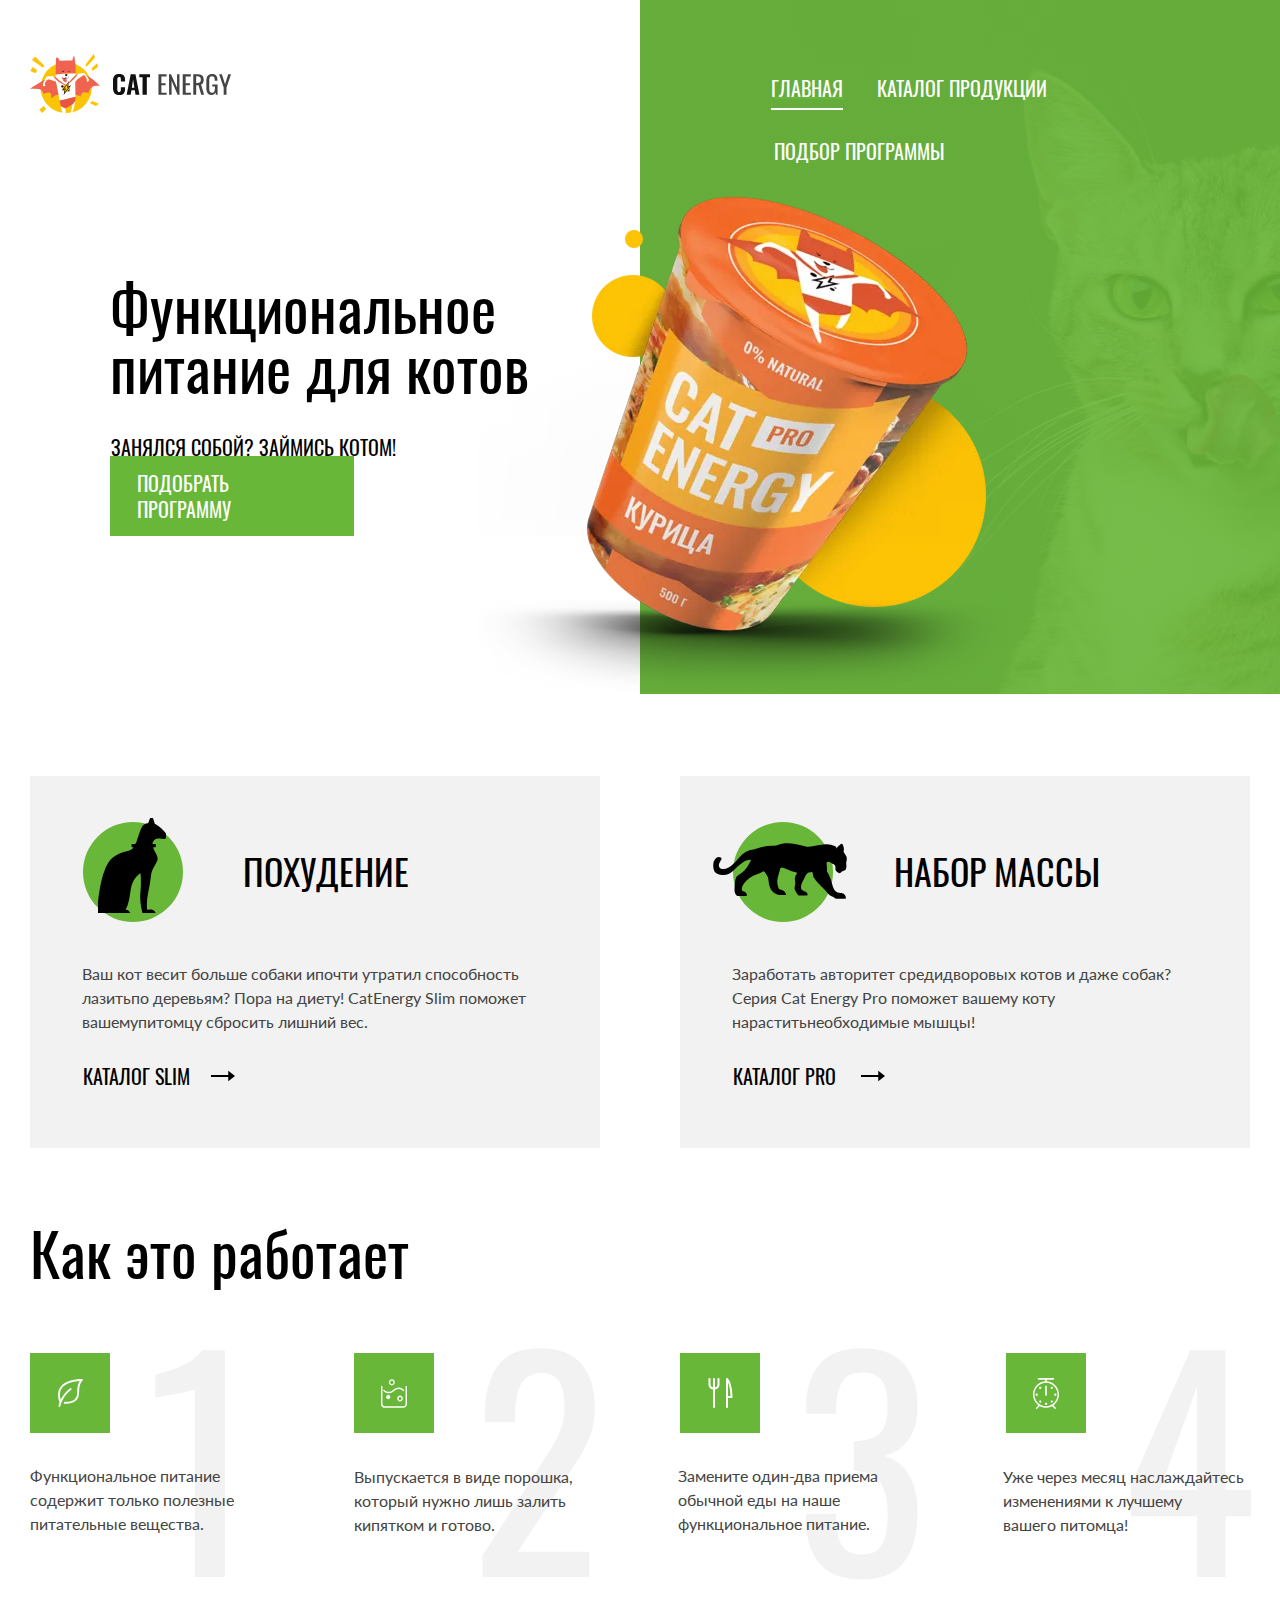
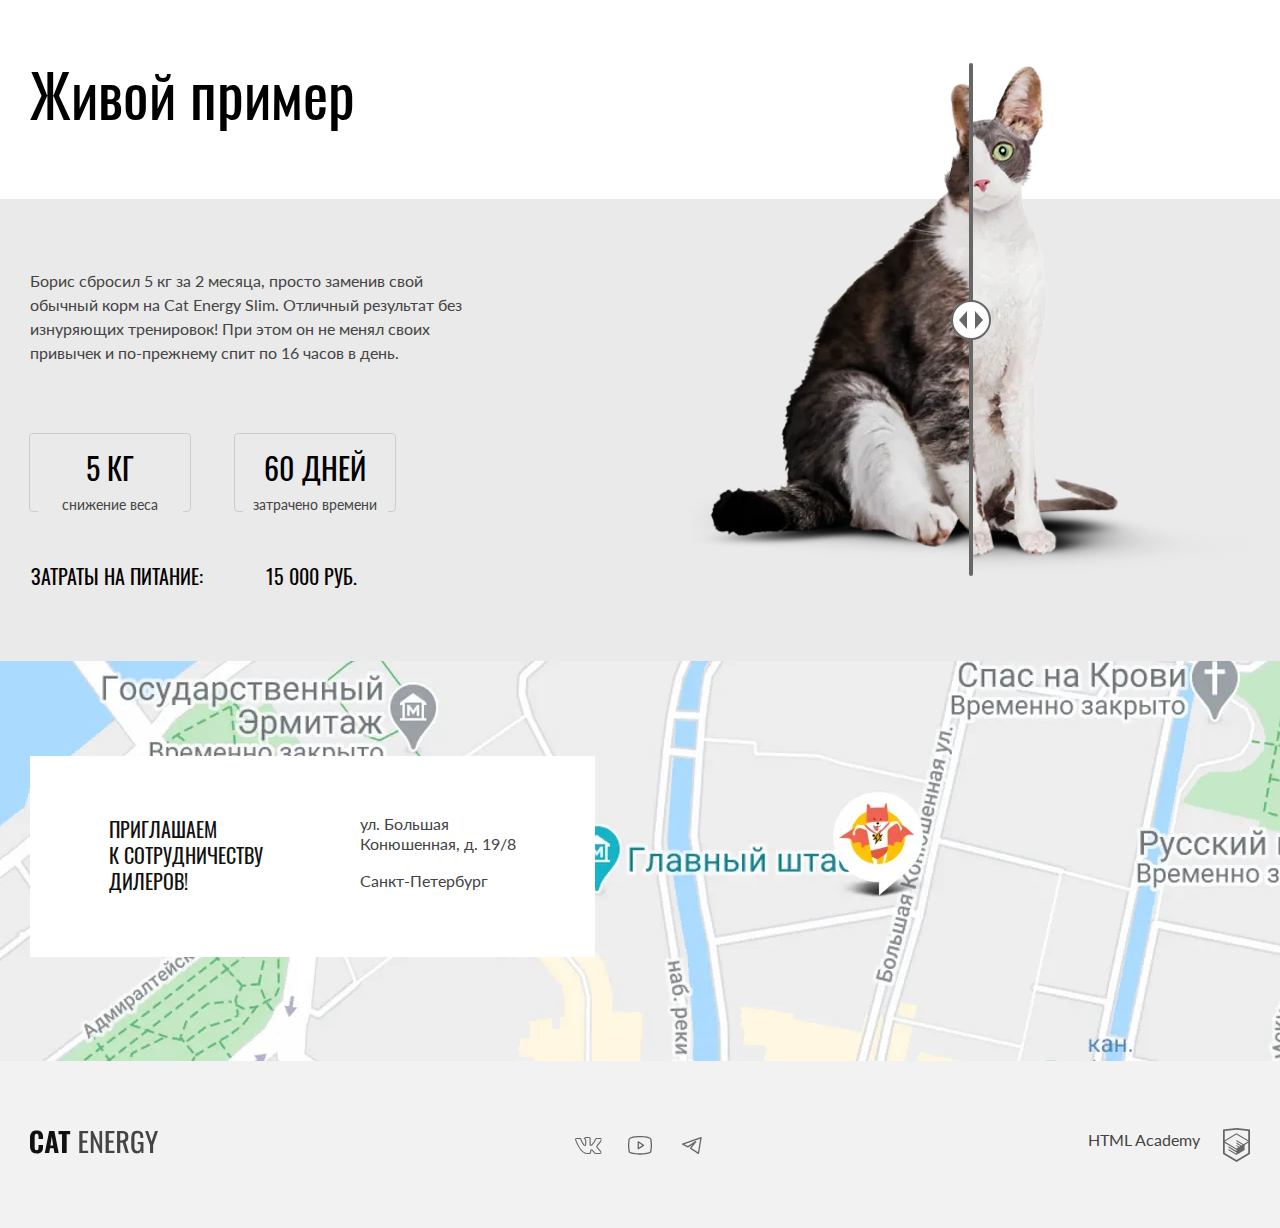
==== commit 06c464f4: "Deploying to gh-pages from @ ekaterinasky/1699507-cat-energy-2@90d1528f7d6218b2b073800f3fa8f070b9193" ====
--- a/index.html
+++ b/index.html
@@ -1 +1 @@
-<!DOCTYPE html><html class="page" lang="ru"><head><meta charset="UTF-8"><title>Питание для котов</title><meta name="viewport" content="width=device-width,initial-scale=1"><!-- Подключение фавиконок --><link rel="icon" href="favicon.ico"><!-- 32×32 --><link rel="icon" href="favicons/icon.svg" type="image/svg+xml"><link rel="apple-touch-icon" href="favicons/icon-180.png"><!-- 180×180 --><link rel="manifest" href="manifest.webmanifest"><!-- Подключение стилей --><link rel="stylesheet" href="styles/styles.css"><!-- Оптимизация загрузки шрифтов --><link rel="preload" href="../../fonts/lato/Lato-Regular.woff2" type="font/woff2" as="font" crossorigin="anonymous"><link rel="preload" href="../../fonts/oswald/oswaldregular.woff2" type="font/woff2" as="font" crossorigin="anonymous"><!-- Подключение скриптов --><script src="scripts/index.js" defer="defer"></script></head><body class="page__body"><header class="main-header"><nav class="main-nav"><div class="wrapper"><!-- Close menu - main-nav__usermain-header__logo--closed / Open menu - main-nav__user--opened  --><div class="main-nav__user main-nav__user--opened"><a class="main-header__logo" href="index.html"><picture><source media="(min-width: 1280px)" srcset="images/logo-desktop.svg" width="60" height="50" type="image/svg+xml"><source media="(min-width: 768px)" srcset="images/logo-tablet.svg" width="33" height="38" type="image/svg+xml"><img class="main-header__logo-image" src="images/logo-mobile.svg" width="33" height="38" alt="Логотип - кот"></picture><img class="logo-slogan" src="images/logo-text.svg" alt="Логотип - слоган" width="101" height="18"> </a><button class="main-nav__toggle" type="button"><span class="visually-hidden">Открыть меню</span></button><div class="main-nav__wrapper"><ul class="site-list main-nav__list site-list--change"><li class="site-list__item site-list__item--active"><a class="site-list__link site-list__link--active-index" href="index.html">Главная</a></li><li class="site-list__item site-list__item--change"><a class="site-list__link" href="catalog.html">Каталог продукции</a></li><li class="site-list__item site-list__item--change"><a class="site-list__link" href="programm.html">Подбор программы</a></li></ul></div></div></div></nav><section class="promotion"><div class="wrapper"><div class="promotion__header"><h1 class="promotion__title">Функциональное питание для котов</h1><p class="promotion__intro promotion__intro--succeed">Занялся собой? Займись котом!</p><div class="promotion__container"><picture><source width="552" height="499" type="image/png" media="(min-width: 1280px)" srcset="images/index-images/pot-promo-desktop@1x.png, images/index-images/pot-promo-desktop@2x.png 2x"><source width="709" height="609" type="image/png" media="(min-width: 768px)" srcset="images/index-images/pot-promo-tablet@1x.png, images/index-images/pot-promo-tablet@2x.png 2x"><img class="promotion__image" src="images/index-images/pot-pomo-mobile@1x.png" srcset="images/index-images/pot-pomo-mobile@2x.png 2x" width="280" height="270" alt="Кошачье питание в баночке"></picture></div><a class="button promotion__link promotion__link--succeed" href="programm.html">Подобрать программу</a></div></div></section></header><main class="main-container"><section class="dignities"><div class="wrapper"><h2 class="visually-hidden">Похудение и набор массы с нашим питанием</h2><ul class="dignities__list"><li class="dignities__item dignities__item--loss"><h3 class="dignities__title">Похудение</h3><p class="dignities__description">Ваш кот весит больше собаки и<br>почти утратил способность лазить<br>по деревьям? Пора на диету! Cat<br>Energy Slim поможет вашему<br>питомцу сбросить лишний вес.</p><a class="dignities__link dignities__link--arrow" href="#">Каталог Slim</a></li><li class="dignities__item dignities__item--fat"><h3 class="dignities__title dignities__title--change">Набор массы</h3><p class="dignities__description">Заработать авторитет среди<br>дворовых котов и даже собак?<br>Серия Cat Energy Pro поможет вашему коту нарастить<br>необходимые мышцы!</p><a class="dignities__link dignities__link--arrow" href="#">Каталог Pro</a></li></ul></div></section><section class="advantages"><div class="wrapper"><h2 class="visually-hidden">Преимущества питания нашей марки</h2><p class="advantages__title">Как это работает</p><ul class="advantages__list"><li class="advantages__item advantages__item--useful"><p class="advantages__description">Функциональное питание содержит только полезные питательные вещества.</p></li><li class="advantages__item advantages__item--powder"><p class="advantages__description advantages__description--change">Выпускается в виде порошка, который нужно лишь залить кипятком и готово.</p></li><li class="advantages__item advantages__item--meal"><p class="advantages__description">Замените один-два приема обычной еды на наше функциональное питание.</p></li><li class="advantages__item advantages__item--time"><p class="advantages__description advantages__description--another">Уже через месяц наслаждайтесь изменениями к лучшему<br>вашего питомца!</p></li></ul></div></section><section class="example"><div class="wrapper"><div class="example__wrapper"><div class="example__cover"><h2 class="example__title">Живой пример</h2><p class="example__description">Борис сбросил 5 кг за 2 месяца, просто заменив свой обычный корм на Cat Energy Slim. Отличный результат без изнуряющих тренировок! При этом он не менял своих привычек и по-прежнему спит по 16 часов в день.</p><div class="example__checklist example__checklist--wrapper"><ul class="example__list"><li class="example__stats"><p class="example__subtitle"><span>5&nbsp;</span>кг</p><p class="example__signature">снижение веса</p></li><li class="example__stats"><p class="example__subtitle"><span>60&nbsp;</span>дней</p><p class="example__signature">затрачено времени</p></li></ul><div class="example__container"><p class="example__text">Затраты на питание:</p><p class="example__text example__text--change">15 000 <span>руб.</span></p></div></div></div><div class="slider"><div class="wrap"><ul class="slider__list"><li class="slider__item slider__item--before"><picture><source width="560" height="512" type="image/png" media="(min-width: 768px)" srcset="images/index-images/cat-before-tablet-desktop@1x.png, images/index-images/cat-before-tablet-desktop@2x.png 2x"><img src="images/index-images/cat-before-mobile@1x.png" srcset="images/index-images/cat-before-mobile@2x.png 2x" alt="Упитанный кот" width="280" height="256"></picture></li><li class="slider__item slider__item--after"><picture><source width="560" height="512" type="image/png" media="(min-width: 768px)" srcset="images/index-images/cat-after-tablet-desctop@1x.png, images/index-images/cat-after-tablet-desctop@2x.png 2x"><img src="images/index-images/cat-after-mobile@1x.png" srcset="images/index-images/cat-after-mobile@2x.png 2x" alt="Худой кот" width="280" height="256"></picture></li></ul><button class="slider__button" type="button"><span class="visually-hidden">Элемент управления картинкой</span></button></div></div></div></div></section></main><section class="invitation invitation--index"><div class="wrapper"><div class="invitation__wrapper"><h2 class="visually-hidden">Приглашение к сотрудничеству</h2><p class="invitation__description">приглашаем<br>к сотрудничеству дилеров!</p><div class="invitation__container"><p class="invitation__adress">ул. Большая Конюшенная, д. 19/8</p><p class="invitation__adress invitation__adress--change">Санкт-Петербург</p></div></div></div></section><footer class="main-footer"><h2 class="visually-hidden">Как нас найти</h2><div class="main-footer__map"><picture><source width="1220" height="400" type="image/png" media="(min-width: 1280px)" srcset="images/location-desktop@1x.png, images/location-desktop@2x.png 2x"><source width="768" height="400" type="image/png" media="(min-width: 768px)" srcset="images/location-tablet@1x.png, images/location-tablet@2x.png 2x"><img class="main-footer__location" src="images/location-mobile@1x.png" srcset="images/location-mobile@2x.png 2x" alt="Мы на карте" width="320" height="362"></picture><iframe src="https://www.google.com/maps/embed?pb=!1m14!1m8!1m3!1d1998.5912562628343!2d30.3205195!3d59.9389244!3m2!1i1024!2i768!4f13.1!3m3!1m2!1s0x4696310fca145cc1%3A0x42b32648d8238007!2z0JHQvtC70YzRiNCw0Y8g0JrQvtC90Y7RiNC10L3QvdCw0Y8g0YPQuy4sIDE5LzgsINCh0LDQvdC60YIt0J_QtdGC0LXRgNCx0YPRgNCzLCAxOTExODY!5e0!3m2!1sru!2sru!4v1734373731553!5m2!1sru!2sru" width="600" height="400" style="border:0;" loading="lazy" referrerpolicy="no-referrer-when-downgrade" allowfullscreen title="Офис компании по адресу ул. Большая Конюшенная, д. 19/8, Санкт-Петербург"></iframe></div><div class="wrapper"><div class="main-footer__wrapper"><a class="main-footer__logo" href="index.html"><img class="logo" src="images/logo-text.svg" alt="Логотип слоган" width="128" height="24"></a><div class="main-footer__social social"><ul class="social__list"><li class="social__item"><a class="social__link social__link--vkontakte" href="#"><p class="visually-hidden">Мы в Контакте</p></a></li><li class="social__item"><a class="social__link social__link--youtube" href="#"><p class="visually-hidden">Мы в Ютубе</p></a></li><li class="social__item"><a class="social__link social__link--telegram" href="#"><p class="visually-hidden">Мы в Телеграме</p></a></li></ul></div><div class="main-footer__copyright copyright"><a class="copyright__link" href="https://htmlacademy.ru/intensive/adaptive" aria-label="Сайт HTML Академии">HTML Academy </a><a class="copyright__academy" href="#" aria-label="Логотип HTML Академии"><svg class="copyright__logo" width="27" height="34"><use href="icons/stack.svg#logo-html"></use></svg></a></div></div></div></footer></body></html>+<!DOCTYPE html><html class="page" lang="ru"><head><meta charset="UTF-8"><title>Питание для котов</title><meta name="viewport" content="width=device-width,initial-scale=1"><!-- Подключение фавиконок --><link rel="icon" href="favicon.ico"><!-- 32×32 --><link rel="icon" href="favicons/icon.svg" type="image/svg+xml"><link rel="apple-touch-icon" href="favicons/icon-180.png"><!-- 180×180 --><link rel="manifest" href="manifest.webmanifest"><!-- Подключение стилей --><link rel="stylesheet" href="styles/styles.css"><!-- Оптимизация загрузки шрифтов --><link rel="preload" href="../../fonts/lato/Lato-Regular.woff2" type="font/woff2" as="font" crossorigin="anonymous"><link rel="preload" href="../../fonts/oswald/oswaldregular.woff2" type="font/woff2" as="font" crossorigin="anonymous"><!-- Подключение скриптов --><script src="scripts/index.js" defer="defer"></script></head><body class="page__body"><header class="main-header"><nav class="main-nav"><div class="wrapper"><!-- main-nav__user--closed / Open menu - main-nav__user--opened  --><div class="main-nav__user main-nav__user--opened"><a class="main-header__logo" href="index.html"><picture><source media="(min-width: 1280px)" srcset="images/logo-desktop.svg" width="60" height="50" type="image/svg+xml"><source media="(min-width: 768px)" srcset="images/logo-tablet.svg" width="33" height="38" type="image/svg+xml"><img class="main-header__logo-image" src="images/logo-mobile.svg" width="33" height="38" alt="Логотип - кот"></picture><img class="logo-slogan" src="images/logo-text.svg" alt="Логотип - слоган" width="101" height="18"> </a><button class="main-nav__toggle" type="button"><span class="visually-hidden">Открыть меню</span></button><div class="main-nav__wrapper"><ul class="site-list main-nav__list site-list--change"><li class="site-list__item site-list__item--active"><a class="site-list__link site-list__link--active-index" href="index.html">Главная</a></li><li class="site-list__item site-list__item--change"><a class="site-list__link" href="catalog.html">Каталог продукции</a></li><li class="site-list__item site-list__item--change"><a class="site-list__link" href="programm.html">Подбор программы</a></li></ul></div></div></div></nav><section class="promotion"><div class="wrapper"><div class="promotion__header"><h1 class="promotion__title">Функциональное питание для котов</h1><p class="promotion__intro promotion__intro--succeed">Занялся собой? Займись котом!</p><div class="promotion__container"><picture><source width="552" height="499" type="image/webp" media="(min-width: 1280px)" srcset="images/index-images/pot-promo-desktop@1x.webp, images/index-images/pot-promo-desktop@2x.webp 2x"><source width="709" height="609" type="image/webp" media="(min-width: 768px)" srcset="images/index-images/pot-promo-tablet@1x.webp, images/index-images/pot-promo-tablet@2x.webp 2x"><source width="280" height="270" type="image/webp" srcset="images/index-images/pot-pomo-mobile@1x.webp, images/index-images/pot-pomo-mobile@2x.webp 2x"><source width="552" height="499" type="image/png" media="(min-width: 1280px)" srcset="images/index-images/pot-promo-desktop@1x.png, images/index-images/pot-promo-desktop@2x.png 2x"><source width="709" height="609" type="image/png" media="(min-width: 768px)" srcset="images/index-images/pot-promo-tablet@1x.png, images/index-images/pot-promo-tablet@2x.png 2x"><img class="promotion__image" src="images/index-images/pot-pomo-mobile@1x.png" srcset="images/index-images/pot-pomo-mobile@2x.png 2x" width="280" height="270" alt="Кошачье питание в баночке"></picture></div><a class="button promotion__link promotion__link--succeed" href="programm.html">Подобрать программу</a></div></div></section></header><main class="main-container"><section class="dignities"><div class="wrapper"><h2 class="visually-hidden">Похудение и набор массы с нашим питанием</h2><ul class="dignities__list"><li class="dignities__item dignities__item--loss"><h3 class="dignities__title">Похудение</h3><p class="dignities__description">Ваш кот весит больше собаки и<br>почти утратил способность лазить<br>по деревьям? Пора на диету! Cat<br>Energy Slim поможет вашему<br>питомцу сбросить лишний вес.</p><a class="dignities__link dignities__link--arrow" href="#">Каталог Slim</a></li><li class="dignities__item dignities__item--fat"><h3 class="dignities__title dignities__title--change">Набор массы</h3><p class="dignities__description">Заработать авторитет среди<br>дворовых котов и даже собак?<br>Серия Cat Energy Pro поможет вашему коту нарастить<br>необходимые мышцы!</p><a class="dignities__link dignities__link--arrow" href="#">Каталог Pro</a></li></ul></div></section><section class="advantages"><div class="wrapper"><h2 class="visually-hidden">Преимущества питания нашей марки</h2><p class="advantages__title">Как это работает</p><ul class="advantages__list"><li class="advantages__item advantages__item--useful"><p class="advantages__description">Функциональное питание содержит только полезные питательные вещества.</p></li><li class="advantages__item advantages__item--powder"><p class="advantages__description advantages__description--change">Выпускается в виде порошка, который нужно лишь залить кипятком и готово.</p></li><li class="advantages__item advantages__item--meal"><p class="advantages__description">Замените один-два приема обычной еды на наше функциональное питание.</p></li><li class="advantages__item advantages__item--time"><p class="advantages__description advantages__description--another">Уже через месяц наслаждайтесь изменениями к лучшему<br>вашего питомца!</p></li></ul></div></section><section class="example"><div class="wrapper"><div class="example__wrapper"><div class="example__cover"><h2 class="example__title">Живой пример</h2><p class="example__description">Борис сбросил 5 кг за 2 месяца, просто заменив свой обычный корм на Cat Energy Slim. Отличный результат без изнуряющих тренировок! При этом он не менял своих привычек и по-прежнему спит по 16 часов в день.</p><div class="example__checklist example__checklist--wrapper"><ul class="example__list"><li class="example__stats"><p class="example__subtitle"><span>5&nbsp;</span>кг</p><p class="example__signature">снижение веса</p></li><li class="example__stats"><p class="example__subtitle"><span>60&nbsp;</span>дней</p><p class="example__signature">затрачено времени</p></li></ul><div class="example__container"><p class="example__text">Затраты на питание:</p><p class="example__text example__text--change">15 000 <span>руб.</span></p></div></div></div><div class="slider"><div class="wrap"><ul class="slider__list"><li class="slider__item slider__item--before"><picture><source width="560" height="512" type="image/webp" media="(min-width: 768px)" srcset="images/index-images/cat-before-tablet-desktop@1x.webp, images/index-images/cat-before-tablet-desktop@2x.webp 2x"><source width="280" height="256" type="image/webp" srcset="images/index-images/cat-before-mobile@1x.webp, images/index-images/cat-before-mobile@2x.webp 2x"><source width="560" height="512" type="image/png" media="(min-width: 768px)" srcset="images/index-images/cat-before-tablet-desktop@1x.png, images/index-images/cat-before-tablet-desktop@2x.png 2x"><img src="images/index-images/cat-before-mobile@1x.png" srcset="images/index-images/cat-before-mobile@2x.png 2x" alt="Упитанный кот" width="280" height="256"></picture></li><li class="slider__item slider__item--after"><picture><source width="560" height="512" type="image/webp" media="(min-width: 768px)" srcset="images/index-images/cat-after-tablet-desctop@1x.webp, images/index-images/cat-after-tablet-desctop@2x.webp 2x"><source width="280" height="256" type="image/webp" srcset="images/index-images/cat-after-mobile@1x.webp, images/index-images/cat-after-mobile@2x.webp 2x"><source width="560" height="512" type="image/png" media="(min-width: 768px)" srcset="images/index-images/cat-after-tablet-desctop@1x.png, images/index-images/cat-after-tablet-desctop@2x.png 2x"><img src="images/index-images/cat-after-mobile@1x.png" srcset="images/index-images/cat-after-mobile@2x.png 2x" alt="Худой кот" width="280" height="256"></picture></li></ul><button class="slider__button" type="button"><span class="visually-hidden">Элемент управления картинкой</span></button></div></div></div></div></section></main><section class="invitation invitation--index"><div class="wrapper"><div class="invitation__wrapper"><h2 class="visually-hidden">Приглашение к сотрудничеству</h2><p class="invitation__description">приглашаем<br>к сотрудничеству дилеров!</p><div class="invitation__container"><p class="invitation__adress">ул. Большая Конюшенная, д. 19/8</p><p class="invitation__adress invitation__adress--change">Санкт-Петербург</p></div></div></div></section><footer class="main-footer"><h2 class="visually-hidden">Как нас найти</h2><div class="main-footer__map"><picture><source width="1220" height="400" type="image/webp" media="(min-width: 1280px)" srcset="images/location-desktop@1x.webp, images/location-desktop@2x.webp 2x"><source width="768" height="400" type="image/webp" media="(min-width: 768px)" srcset="images/location-tablet@1x.webp, images/location-tablet@2x.webp 2x"><source width="320" height="362" type="image/webp" srcset="images/location-mobile@1x.webp, images/location-mobile@2x.webp 2x"><source width="1220" height="400" type="image/png" media="(min-width: 1280px)" srcset="images/location-desktop@1x.png, images/location-desktop@2x.png 2x"><source width="768" height="400" type="image/png" media="(min-width: 768px)" srcset="images/location-tablet@1x.png, images/location-tablet@2x.png 2x"><img class="main-footer__location" src="images/location-mobile@1x.png" srcset="images/location-mobile@2x.png 2x" alt="Мы на карте" width="320" height="362"></picture><iframe src="https://www.google.com/maps/embed?pb=!1m14!1m8!1m3!1d1998.5912562628343!2d30.3205195!3d59.9389244!3m2!1i1024!2i768!4f13.1!3m3!1m2!1s0x4696310fca145cc1%3A0x42b32648d8238007!2z0JHQvtC70YzRiNCw0Y8g0JrQvtC90Y7RiNC10L3QvdCw0Y8g0YPQuy4sIDE5LzgsINCh0LDQvdC60YIt0J_QtdGC0LXRgNCx0YPRgNCzLCAxOTExODY!5e0!3m2!1sru!2sru!4v1734373731553!5m2!1sru!2sru" width="600" height="400" style="border:0;" loading="lazy" referrerpolicy="no-referrer-when-downgrade" allowfullscreen title="Офис компании по адресу ул. Большая Конюшенная, д. 19/8, Санкт-Петербург"></iframe></div><div class="wrapper"><div class="main-footer__wrapper"><a class="main-footer__logo" href="index.html"><img class="logo" src="images/logo-text.svg" alt="Логотип слоган" width="128" height="24"></a><div class="main-footer__social social"><ul class="social__list"><li class="social__item"><a class="social__link social__link--vkontakte" href="#"><p class="visually-hidden">Мы в Контакте</p></a></li><li class="social__item"><a class="social__link social__link--youtube" href="#"><p class="visually-hidden">Мы в Ютубе</p></a></li><li class="social__item"><a class="social__link social__link--telegram" href="#"><p class="visually-hidden">Мы в Телеграме</p></a></li></ul></div><div class="main-footer__copyright copyright"><a class="copyright__link" href="https://htmlacademy.ru/intensive/adaptive" aria-label="Сайт HTML Академии">HTML Academy </a><a class="copyright__academy" href="#" aria-label="Логотип HTML Академии"><svg class="copyright__logo" width="27" height="34"><use href="icons/stack.svg#logo-html"></use></svg></a></div></div></div></footer></body></html>--- a/styles/styles.css
+++ b/styles/styles.css
@@ -1 +1 @@
-@font-face{font-family:Lato;font-weight:400;font-style:normal;src:url(../fonts/lato/Lato-Regular.woff2)format("woff2");font-display:swap}@font-face{font-family:Oswald;font-weight:400;font-style:normal;src:url(../fonts/oswald/oswaldregular.woff2)format("woff2");font-display:swap}*,:before,:after{box-sizing:border-box}.visually-hidden{white-space:nowrap;clip-path:inset(100%);clip:rect(0 0 0 0);border:0;width:1px;height:1px;margin:-1px;padding:0;position:absolute;overflow:hidden}@font-face{font-family:Lato;font-weight:400;font-style:normal;src:url(../fonts/lato/Lato-Regular.woff2)format("woff2");font-display:swap}@font-face{font-family:Oswald;font-weight:400;font-style:normal;src:url(../fonts/oswald/oswaldregular.woff2)format("woff2");font-display:swap}.page__body{color:#444;margin:0;font-family:Lato,Arial,sans-serif;font-size:14px;font-weight:400;line-height:18px}.page__header{color:#000;border-bottom:1px solid #ebebeb;margin:27px -20px 0;padding-bottom:41px;padding-left:20px;padding-right:20px;font-family:Oswald,Arial,sans-serif;font-size:36px;font-weight:400;line-height:36px}@media (width>=768px){.page__header{border:none;margin-bottom:100px;font-size:60px;line-height:60px}}@font-face{font-family:Lato;font-weight:400;font-style:normal;src:url(../fonts/lato/Lato-Regular.woff2)format("woff2");font-display:swap}@font-face{font-family:Oswald;font-weight:400;font-style:normal;src:url(../fonts/oswald/oswaldregular.woff2)format("woff2");font-display:swap}@media (width>=768px){.page-text{font-size:16px;line-height:24px}}@font-face{font-family:Lato;font-weight:400;font-style:normal;src:url(../fonts/lato/Lato-Regular.woff2)format("woff2");font-display:swap}@font-face{font-family:Oswald;font-weight:400;font-style:normal;src:url(../fonts/oswald/oswaldregular.woff2)format("woff2");font-display:swap}.page-title{color:#000;font-size:36px;line-height:40px}@media (width>=768px){.page-title{font-size:60px;line-height:60px}}@font-face{font-family:Lato;font-weight:400;font-style:normal;src:url(../fonts/lato/Lato-Regular.woff2)format("woff2");font-display:swap}@font-face{font-family:Oswald;font-weight:400;font-style:normal;src:url(../fonts/oswald/oswaldregular.woff2)format("woff2");font-display:swap}.page-subtitle{color:#000;background-color:#fff;width:fit-content;margin:0;font-family:Oswald,Arial,sans-serif;font-size:24px;font-weight:400;line-height:24px;position:relative;box-shadow:-40px 0 #fff,40px 0 #fff}.page-subtitle:before{content:"";z-index:-1;background:#68b738;width:100vw;height:2px;position:absolute;top:10px;right:0;box-shadow:100vw 0 #68b738}@media (width>=768px){.page-subtitle{font-size:32px;line-height:32px;box-shadow:40px 0 #fff}.page-subtitle:before{top:13px}}@media (width>=1280px){.page-subtitle{font-size:40px;line-height:40px;box-shadow:-40px 0 #fff,40px 0 #fff}.page-subtitle:before{top:18px}}@font-face{font-family:Lato;font-weight:400;font-style:normal;src:url(../fonts/lato/Lato-Regular.woff2)format("woff2");font-display:swap}@font-face{font-family:Oswald;font-weight:400;font-style:normal;src:url(../fonts/oswald/oswaldregular.woff2)format("woff2");font-display:swap}.button{color:#fff;text-transform:uppercase;background-color:#68b738;font-family:Oswald,Arial,sans-serif;font-size:16px;line-height:20px;text-decoration:none;display:block}.button:hover{background-color:#5eaa2f}.button:active{color:#ffffff80;background-color:#5eaa2f}.button--products{width:100%;margin-bottom:24px;padding:10px 109px;display:block}@media (width>=768px){.button--products{width:250px;margin:25px auto 40px;padding:10px 94px}}@media (width>=1280px){.button--products{width:169px;margin-top:32px;padding:10px 53px}}.button--change{color:#444;background-color:#f2f2f2;width:280px;padding:10px 80px}.button--change:hover{background-color:#ebebeb}@media (width>=768px){.button--change{width:250px;margin:-5px auto -17px}}@media (width>=1280px){.button--change{width:169px;padding:10px 39px}}.button--additional{margin-bottom:0}@media (width>=768px){.button--additional{width:100%;margin:0;padding:10px 285px}}@media (width>=1280px){.button--additional{width:244px;height:40px;margin-top:-10px;padding:10px 91px}}@font-face{font-family:Lato;font-weight:400;font-style:normal;src:url(../fonts/lato/Lato-Regular.woff2)format("woff2");font-display:swap}@font-face{font-family:Oswald;font-weight:400;font-style:normal;src:url(../fonts/oswald/oswaldregular.woff2)format("woff2");font-display:swap}.wrapper{width:320px;margin:0 auto;padding-left:20px;padding-right:20px}@media (width>=768px){.wrapper{width:768px;padding-left:30px;padding-right:30px}}@media (width>=1280px){.wrapper{width:1220px;padding:0}}@font-face{font-family:Lato;font-weight:400;font-style:normal;src:url(../fonts/lato/Lato-Regular.woff2)format("woff2");font-display:swap}@font-face{font-family:Oswald;font-weight:400;font-style:normal;src:url(../fonts/oswald/oswaldregular.woff2)format("woff2");font-display:swap}.main-header{flex-direction:column;display:flex}@media (width>=1280px){.main-header{object-fit:cover;background-image:linear-gradient(90deg,#fff 50%,#68b738e6 50%),image-set("../images/index-images/cat-bg-desktop@1x.webp" 1x type("image/webp"),"../images/index-images/cat-bg-desktop@2x.webp" 2x type("image/webp"),"../images/index-images/cat-bg-desktop@1x.jpeg" 1x type("image/jpg"),"../images/index-images/cat-bg-desktop@2x.jpeg" 2x type("image/jpg")),linear-gradient(90deg,#fff 50%,#454449 50%);background-position:50%,calc(50% + 520px) 0;background-repeat:no-repeat;background-size:100%,1041px 694px;height:694px}}.main-header__logo{flex-wrap:wrap;flex-shrink:0;align-items:center;width:200px;height:38px;display:flex}@media (width>=768px){.main-header__logo{width:174px;height:50px;margin-right:94px}}@media (width>=1280px){.main-header__logo{width:202px;height:59px}}@media (width>=768px){.main-header__logo-image{width:60px;height:50px}}@media (width>=1280px){.main-header__logo-image{width:70px;height:59px}}@font-face{font-family:Lato;font-weight:400;font-style:normal;src:url(../fonts/lato/Lato-Regular.woff2)format("woff2");font-display:swap}@font-face{font-family:Oswald;font-weight:400;font-style:normal;src:url(../fonts/oswald/oswaldregular.woff2)format("woff2");font-display:swap}.logo-slogan{margin-top:-3px;margin-left:56px}@media (width>=768px){.logo-slogan{margin-left:13px}}@media (width>=1280px){.logo-slogan{width:118px;height:21px}}@font-face{font-family:Lato;font-weight:400;font-style:normal;src:url(../fonts/lato/Lato-Regular.woff2)format("woff2");font-display:swap}@font-face{font-family:Oswald;font-weight:400;font-style:normal;src:url(../fonts/oswald/oswaldregular.woff2)format("woff2");font-display:swap}.main-nav{background-color:#fff;width:100%}.main-nav--change{border-bottom:1px solid #d9d9d9}@media (width>=768px){.main-nav--change{border:none}.main-nav{background-color:#0000;position:static}}@media (width>=1280px){.main-nav{padding-top:29px}}.main-nav__logo{flex-wrap:wrap;flex-shrink:0;align-items:center;width:200px;height:38px;display:flex}@media (width>=768px){.main-nav__logo{width:174px;height:50px;margin-right:94px}.main-nav__logo--catalog{margin-right:96px}}@media (width>=1280px){.main-nav__logo{width:202px;height:59px}}@media (width>=768px){.main-nav__logo-image{width:60px;height:50px}}@media (width>=1280px){.main-nav__logo-image{width:70px;height:59px}}.main-nav__user{padding-top:13px}@media (width>=768px){.main-nav__user{padding-top:25px;display:flex}}.main-nav__user--closed .main-nav__toggle:before{content:"";background-color:#000;width:24px;height:2px;position:absolute;top:1px;right:10px;box-shadow:0 8px #000,0 16px #000}.main-nav__user--opened .main-nav__toggle:before,.main-nav__user--opened .main-nav__toggle:after{content:"";background-color:#000;width:25px;height:2px;position:absolute;right:6px}.main-nav__user--opened .main-nav__toggle:before{transform:rotate(45deg)}.main-nav__user--opened .main-nav__toggle:after{transform:rotate(-45deg)}.main-nav__user--closed .site-list__item{display:none}@media (width>=768px){.main-nav__user--closed .site-list__item{display:block}}.main-nav__toggle{cursor:pointer;background-color:#fff;background-repeat:no-repeat;background-size:18px 18px;border:none;width:18px;height:18px;display:none;position:absolute;top:21px;right:10px}@media (width>=768px){.main-nav__wrapper{flex-wrap:wrap;justify-content:space-between;width:704px;margin:0 auto;display:flex}}@media (width>=1280px){.main-nav__wrapper{width:477px;margin:5px 0 0 auto}}.main-nav__list{margin:0;padding:0}@font-face{font-family:Lato;font-weight:400;font-style:normal;src:url(../fonts/lato/Lato-Regular.woff2)format("woff2");font-display:swap}@font-face{font-family:Oswald;font-weight:400;font-style:normal;src:url(../fonts/oswald/oswaldregular.woff2)format("woff2");font-display:swap}.site-list{text-transform:uppercase;padding:0;font-family:Oswald,Arial,sans-serif;font-size:20px;line-height:20px;list-style-type:none;display:block}.site-list--change{margin-top:14px}@media (width>=768px){.site-list{flex-wrap:wrap;flex-shrink:0;gap:33px;width:436px;font-size:18px;line-height:24px;display:flex}.site-list--catalog{gap:36px}}@media (width>=1280px){.site-list{width:477px;margin-left:auto;font-size:20px;line-height:30px}}.site-list__item{text-align:center;border-top:1px solid #e6e6e6;margin:0;padding-top:22px;padding-bottom:22px}.site-list__item--active{display:block}@media (width>=768px){.site-list__item{border:none;padding:0;display:block}.site-list__item--change{margin-left:3px}.site-list__item--active{position:relative}.site-list__item--active:before{content:"";background:#68b738;height:2px;position:absolute;bottom:4px;left:0;right:0}}.site-list__link{color:#000;margin-left:-2px;text-decoration:none;display:block;position:relative}.site-list__link:hover{opacity:.6}.site-list__link:active{opacity:.3}@media (width>=1280px){.site-list__link{color:#fff}.site-list__link--active-index:before{content:"";background:#fff;height:2px;position:absolute;bottom:-7px;left:0;right:0}.site-list__link--change{color:#000}}@font-face{font-family:Lato;font-weight:400;font-style:normal;src:url(../fonts/lato/Lato-Regular.woff2)format("woff2");font-display:swap}@font-face{font-family:Oswald;font-weight:400;font-style:normal;src:url(../fonts/oswald/oswaldregular.woff2)format("woff2");font-display:swap}.promotion{object-fit:cover;background-image:linear-gradient(#68b738e6 302px,#fff 302px),image-set("../images/index-images/cat-bg-mobile@1x.webp" 1x type("image/webp"),"../images/index-images/cat-bg-mobile@2x.webp" 2x type("image/webp"),"../images/index-images/cat-bg-mobile@1x.jpeg" 1x type("image/jpg"),"../images/index-images/cat-bg-mobile@2x.jpeg" 2x type("image/jpg")),linear-gradient(#fff -4%,#454449 4%);background-position:top;background-repeat:no-repeat;padding-top:27px}@media (width>=768px){.promotion{background:0 0;padding-top:65px;position:static}.promotion__header{margin-left:89px}}@media (width>=1280px){.promotion__header{grid-template-columns:1fr 1fr;margin-left:80px;display:grid}}.promotion__title{color:#fff;text-align:center;margin:0 0 25px;font-family:Oswald,Arial,sans-serif;font-size:36px;font-weight:400;line-height:36px}@media (width>=768px){.promotion__title{color:#000;text-align:left;width:430px;margin-bottom:40px;font-size:60px;line-height:60px}}@media (width>=1280px){.promotion__title{margin-top:46px}}.promotion__intro{color:#fff;text-transform:uppercase;text-align:center;margin:0 0 29px -1px;font-family:Oswald,Arial,sans-serif;line-height:14px}@media (width>=768px){.promotion__intro{color:#000;text-align:left;margin-bottom:50px;margin-left:1px;font-size:20px;line-height:20px}}@media (width>=1280px){.promotion__intro--succeed{grid-column:1/2;margin-bottom:52px}}.promotion__image{margin:0 auto;display:block}@media (width>=768px){.promotion__image{margin-top:-28px;margin-left:-90px}}@media (width>=1280px){.promotion__image{position:relative;top:-213px;left:-112px}}.promotion__link{width:280px;padding:10px 64px;text-decoration:none}@media (width>=768px){.promotion__link{padding:14px 28px;font-size:20px;line-height:26px}}.promotion__link--succeed{margin:2px auto 20px;display:block}@media (width>=768px){.promotion__link--succeed{z-index:1;width:246px;position:absolute;top:368px}}@media (width>=1280px){.promotion__link--succeed{width:244px;padding:14px 27px;top:454px}.promotion__container{grid-column:2/-1}}@font-face{font-family:Lato;font-weight:400;font-style:normal;src:url(../fonts/lato/Lato-Regular.woff2)format("woff2");font-display:swap}@font-face{font-family:Oswald;font-weight:400;font-style:normal;src:url(../fonts/oswald/oswaldregular.woff2)format("woff2");font-display:swap}@media (width>=1280px){.dignities{padding-top:82px}}.dignities__wrapper{padding:20px}.dignities__list{margin:0;padding:0;list-style-type:none}@media (width>=768px){.dignities__list{width:708px;margin:0}}@media (width>=1280px){.dignities__list{flex-wrap:wrap;column-gap:80px;width:1280px;margin:0;display:flex}}.dignities__item{background-color:#f2f2f2;margin-bottom:20px;padding-top:30px;padding-bottom:18px;position:relative}.dignities__item--loss:before{content:"";z-index:1;background-image:url(../icons/stack.svg#cat-slim);background-repeat:no-repeat;background-size:36px 50px;width:36px;height:50px;display:block;position:absolute;top:24px;left:27px}@media (width>=768px){.dignities__item--loss:before{background-size:140px 194px;width:140px;height:194px;margin-left:449px;top:82px}}@media (width>=1280px){.dignities__item--loss:before{background-size:70px 97px;width:70px;height:97px;margin-left:40px;top:41px}}.dignities__item--fat:before{content:"";z-index:1;background-image:url(../icons/stack.svg#cat-pro);background-repeat:no-repeat;background-size:67px 28px;width:67px;height:28px;display:block;position:absolute;top:35px;left:13px}@media (width>=768px){.dignities__item--fat:before{background-size:268px 200px;width:268px;height:200px;margin-left:398px;top:90px}}@media (width>=1280px){.dignities__item--fat:before{background-size:134px 56px;width:134px;height:56px;margin-left:20px;top:67px}}@media (width>=768px){.dignities__item{margin-bottom:30px;padding:77px 63px 57px 52px}}@media (width>=1280px){.dignities__item{width:570px;margin:0}}.dignities__title{text-transform:uppercase;color:#000;margin:0 0 29px;padding-left:90px;font-family:Oswald,Arial,sans-serif;font-size:24px;font-weight:400;line-height:37px}.dignities__title:before{content:"";background-color:#68b738;border-radius:50%;width:50px;height:50px;display:block;position:absolute;top:25px;left:20px}@media (width>=768px){.dignities__title:before{width:200px;height:200px;margin-left:426px;top:92px}}@media (width>=1280px){.dignities__title:before{width:100px;height:100px;margin-left:33px;top:46px}}@media (width>=768px){.dignities__title{margin-bottom:24px;padding-left:0;font-size:36px;line-height:36px}}@media (width>=1280px){.dignities__title{text-align:center;margin-bottom:73px;margin-left:33px}.dignities__title--change{margin-left:74px}}.dignities__link{text-transform:uppercase;color:#000;padding-left:20px;font-family:Oswald,Arial,sans-serif;font-size:16px;line-height:16px;text-decoration:none}.dignities__link--arrow:before{content:"";background-color:#000;width:34px;height:12px;display:block;position:absolute;bottom:23px;right:125px;mask-image:url(../icons/stack.svg#arrow);mask-size:34px 12px;mask-repeat:no-repeat}@media (width>=768px){.dignities__link--arrow:before{width:32px;bottom:66px;left:183px}}@media (width>=1280px){.dignities__link--arrow:before{left:180px}}@media (width>=768px){.dignities__link{padding-left:1px;font-size:20px;line-height:30px}}.dignities__link:hover:before{width:38px;mask-size:38px 14px}.dignities__link:active{opacity:.5}.dignities__description{border-bottom:1px solid #d9d9d9;margin:0 0 20px;padding-bottom:22px;padding-left:20px}@media (width>=768px){.dignities__description{border:none;width:340px;margin-bottom:51px;padding:0;font-size:16px;line-height:24px}.dignities__description br{display:none}}@media (width>=1280px){.dignities__description{width:457px;margin-bottom:27px}}@font-face{font-family:Lato;font-weight:400;font-style:normal;src:url(../fonts/lato/Lato-Regular.woff2)format("woff2");font-display:swap}@font-face{font-family:Oswald;font-weight:400;font-style:normal;src:url(../fonts/oswald/oswaldregular.woff2)format("woff2");font-display:swap}@media (width>=768px){.advantages{border-bottom:1px solid #e6e6e6;padding-bottom:53px}}@media (width>=1280px){.advantages{border:none}}.advantages__title{color:#000;margin-top:10px;margin-bottom:40px;font-family:Oswald,Arial,sans-serif;font-size:36px;line-height:40px}@media (width>=768px){.advantages__title{margin:45px 0 72px;font-size:60px;line-height:60px}}@media (width>=1280px){.advantages__title{margin-top:74px;margin-bottom:71px}}.advantages__list{width:280px;padding:0;list-style-type:none}@media (width>=768px){.advantages__list{counter-reset:number 0;grid-template-columns:repeat(2,250px);gap:135px;width:708px;margin:0;display:grid}}@media (width>=1280px){.advantages__list{column-gap:79px;display:flex}}.advantages__item{flex-wrap:wrap;margin-bottom:20px;display:flex;position:relative}.advantages__item:before{content:"";background-color:#68b738;width:60px;height:60px;display:block}.advantages__item--useful:before{content:"";background-image:url(../icons/stack.svg#leaf-icon);background-position:50%;background-repeat:no-repeat;background-size:30px 32px}@media (width>=768px){.advantages__item--useful:before{width:80px;height:80px}}.advantages__item--powder:before{content:"";background-image:url(../icons/stack.svg#powder-icon);background-position:50%;background-repeat:no-repeat;background-size:26px 29px}@media (width>=768px){.advantages__item--powder:before{width:80px;height:80px}}.advantages__item--meal:before{content:"";background-image:url(../icons/stack.svg#eat-icon);background-position:50%;background-repeat:no-repeat;background-size:25px 30px}@media (width>=768px){.advantages__item--meal:before{width:80px;height:80px}}@media (width>=1280px){.advantages__item--meal:before{margin-left:2px}}.advantages__item--time:before{content:"";background-image:url(../icons/stack.svg#time-icon);background-position:50%;background-repeat:no-repeat;background-size:26px 31px}@media (width>=768px){.advantages__item--time:before{width:80px;height:80px}}@media (width>=1280px){.advantages__item--time:before{margin-left:4px}}@media (width>=768px){.advantages__item{counter-increment:number;margin-bottom:0;display:block}.advantages__item:after{content:counter(number);color:#f2f2f2;z-index:-1;width:136px;font-family:Oswald,Arial,sans-serif;font-size:280px;font-weight:400;line-height:280px;display:block;position:absolute;top:-42px;right:0}}@media (width>=1280px){.advantages__item:after{width:128px}}.advantages__description{width:200px;min-height:54px;margin:4px 0 0 20px}.advantages__description br{display:none}@media (width>=768px){.advantages__description{width:245px;margin-top:31px;margin-left:0;font-size:16px;line-height:24px}.advantages__description br{display:block}.advantages__description--change{margin-top:33px;margin-left:-2px}.advantages__description--another{margin-top:29px}}@media (width>=1280px){.advantages__description br{display:block}.advantages__description--change{margin-top:32px;margin-left:0}.advantages__description--another{margin-top:32px;margin-left:1px}}.advantages__item--time{margin-bottom:49px}@font-face{font-family:Lato;font-weight:400;font-style:normal;src:url(../fonts/lato/Lato-Regular.woff2)format("woff2");font-display:swap}@font-face{font-family:Oswald;font-weight:400;font-style:normal;src:url(../fonts/oswald/oswaldregular.woff2)format("woff2");font-display:swap}.example{box-sizing:border-box;background-color:#eaeaea;padding-top:25px;padding-bottom:33px}@media (width>=768px){.example{background-image:linear-gradient(#fff 616px,#eaeaea 100px);padding-top:46px;padding-bottom:101px}}@media (width>=1280px){.example{background-image:linear-gradient(#fff 160px,#eaeaea 110px);padding-top:24px;padding-bottom:75px}}@media (width>=768px){.example__cover{margin-bottom:100px}}@media (width>=1280px){.example__cover{margin-bottom:0}}.example__title{color:#000;margin:0 0 40px;font-family:Oswald,Arial,sans-serif;font-size:36px;font-weight:400;line-height:40px}@media (width>=768px){.example__title{margin-bottom:60px;font-size:60px;line-height:60px}}@media (width>=1280px){.example__title{margin-bottom:146px}}.example__description{margin:0 0 20px}@media (width>=768px){.example__description{width:704px;margin-bottom:55px;font-size:16px;line-height:24px}}@media (width>=1280px){.example__description{width:432px;margin-bottom:69px}}@media (width>=768px){.example__checklist{display:flex}}@media (width>=1280px){.example__checklist{display:block}.example__wrapper{display:flex}}.example__list{flex-wrap:wrap;flex-shrink:0;justify-content:space-between;margin:0;padding:0;list-style-type:none;display:flex}@media (width>=768px){.example__list{gap:45px}}@media (width>=1280px){.example__list{justify-content:flex-start;margin-bottom:55px}}.example__stats{border-radius:3px;outline:1px solid #cdcdcd;justify-content:center;width:124px;padding:14px 20px 17px;position:relative}@media (width>=768px){.example__stats{width:161px;padding:15px 57px 20px}}@media (width>=1280px){.example__stats{width:160px;padding:15px 57px 25px}}.example__subtitle{text-transform:uppercase;color:#000;justify-content:center;margin:0;font-family:Oswald,Arial,sans-serif;font-size:24px;line-height:24px;display:flex}@media (width>=768px){.example__subtitle{font-size:30px;line-height:37px}}.example__signature{text-align:center;background-color:#eaeaea;width:87px;margin:0 auto;padding-left:10px;padding-right:10px;font-size:12px;line-height:100%;position:absolute;bottom:-16px;left:-4px;right:0}@media (width>=768px){.example__signature{background-color:#fff;width:145px;font-size:14px;line-height:14px;bottom:-5px;left:0}}@media (width>=1280px){.example__signature{background-color:#eaeaea;bottom:-1px}}.example__text{text-transform:uppercase;color:#000;text-align:center;margin:36px 2px 20px;font-family:Oswald,Arial,sans-serif;line-height:20px}@media (width>=768px){.example__text{text-align:right;width:185px;margin:10px 0 0;font-size:20px;line-height:20px}}@media (width>=768px) and (width>=1280px){.example__text{margin:0 0 0 -12px}.example__text--change{margin-left:-31px}}.example__container{flex-wrap:wrap;flex-shrink:0;justify-content:center;display:flex}@media (width>=768px){.example__container{margin-left:auto;display:block}}@media (width>=1280px){.example__container{flex-wrap:wrap;justify-content:flex-start;display:flex}}@font-face{font-family:Lato;font-weight:400;font-style:normal;src:url(../fonts/lato/Lato-Regular.woff2)format("woff2");font-display:swap}@font-face{font-family:Oswald;font-weight:400;font-style:normal;src:url(../fonts/oswald/oswaldregular.woff2)format("woff2");font-display:swap}.slider{position:relative}@media (width>=1280px){.slider{margin-left:227px}}.slider__list{grid-template-columns:280px;justify-content:center;margin:0;padding:0;list-style-type:none;display:grid}@media (width>=768px){.slider__list{grid-template-columns:560px}}.slider__item{grid-area:1/1/-1/-1}.slider__item--before{z-index:1;background-color:#eaeaea;width:50%;overflow:hidden}@media (width>=768px){.slider__item--before{background-color:#0000;background-image:linear-gradient(#fff 152px,#eaeaea 152px)}}@media (width>=1280px){.slider__item--before{background-color:#0000;background-image:linear-gradient(#fff 136px,#eaeaea 136px)}}.slider__button{z-index:2;background-color:#666;border:none;border-radius:2px;width:4px;height:256px;padding:0;position:absolute;top:0;left:50%}.slider__button:before{content:"";background-color:#fff;border:2px solid #666;border-radius:50%;width:40px;height:40px;position:absolute;top:50%;left:50%;transform:translate(-50%,-50%)}.slider__button:after{content:"";background-color:#666;width:24px;height:18px;position:absolute;top:50%;left:50%;transform:translate(-50%,-50%);mask-image:url(../icons/stack.svg#slider-arrow);mask-repeat:no-repeat}.slider__button:hover:before,.slider__button:active:before{border-color:#68b738}.slider__button:hover:after,.slider__button:active:after,.slider__button:hover{background-color:#68b738}.slider__button:active{opacity:.6;background-color:#68b738}@media (width>=768px){.slider__button{height:513px}}@font-face{font-family:Lato;font-weight:400;font-style:normal;src:url(../fonts/lato/Lato-Regular.woff2)format("woff2");font-display:swap}@font-face{font-family:Oswald;font-weight:400;font-style:normal;src:url(../fonts/oswald/oswaldregular.woff2)format("woff2");font-display:swap}.invitation{background-color:#f2f2f2;padding-top:28px;padding-bottom:26px}.invitation--index{background-color:#fff}@media (width>=768px){.invitation{padding-top:60px;padding-bottom:60px}}@media (width>=1280px){.invitation{padding:0}}.invitation__wrapper{display:flex}@media (width>=768px){.invitation__wrapper{width:628px;margin:0 auto}}@media (width>=1280px){.invitation__wrapper{z-index:3;background-color:#fff;width:565px;min-height:201px;margin-top:95px;padding:60px 78px 59px 73px;position:absolute}}.invitation__description{text-transform:uppercase;color:#111;width:140px;margin:0;font-family:Oswald,Arial,sans-serif;font-size:16px;line-height:20px}@media (width>=768px){.invitation__description{width:163px;margin-right:auto;font-size:20px;line-height:26px}}@media (width>=1280px){.invitation__description{padding-left:6px}}.invitation__adress{width:140px;margin:3px 0 0}.invitation__adress--change{margin-top:4px}@media (width>=768px){.invitation__adress{text-align:right;width:157px;margin-top:0;margin-left:auto;font-size:16px;line-height:20px}.invitation__adress--change{margin-top:19px}}@media (width>=1280px){.invitation__adress{text-align:left;margin-top:-2px}.invitation__adress--change{margin-top:17px}}@font-face{font-family:Lato;font-weight:400;font-style:normal;src:url(../fonts/lato/Lato-Regular.woff2)format("woff2");font-display:swap}@font-face{font-family:Oswald;font-weight:400;font-style:normal;src:url(../fonts/oswald/oswaldregular.woff2)format("woff2");font-display:swap}.main-footer{background-color:#f2f2f2}.main-footer__wrapper{padding-top:40px;padding-bottom:40px}@media (width>=768px){.main-footer__wrapper{justify-content:space-between;padding-top:55px;padding-bottom:55px;display:flex}}@media (width>=1280px){.main-footer__wrapper{padding-top:66px;padding-bottom:66px}}.main-footer__logo{text-align:center;border-bottom:1px solid #d9d9d9;padding-bottom:15px;display:block}.main-footer__logo:hover{opacity:.8}.main-footer__logo:active{opacity:.5}@media (width>=768px){.main-footer__logo{border:none;padding:7px 0 0 2px}}@media (width>=1280px){.main-footer__logo{padding-top:2px;padding-left:0}}.main-footer__social{border-bottom:1px solid #d9d9d9;flex-wrap:wrap;flex-shrink:0;justify-content:center;margin-bottom:19px;display:flex}@media (width>=768px){.main-footer__social{border:none;margin:0}}.main-footer__location{object-fit:cover;width:100%;height:362px}@media (width>=768px){.main-footer__location{height:400px}}.main-footer__map{grid-template-rows:1px auto;display:grid}.main-footer__map iframe{z-index:1;border:none;width:100%;height:362px;display:block}@media (width>=768px){.main-footer__map iframe{height:400px}}@font-face{font-family:Lato;font-weight:400;font-style:normal;src:url(../fonts/lato/Lato-Regular.woff2)format("woff2");font-display:swap}@font-face{font-family:Oswald;font-weight:400;font-style:normal;src:url(../fonts/oswald/oswaldregular.woff2)format("woff2");font-display:swap}.main-header__logo{text-decoration:none}.main-header__logo:hover{opacity:.8}.main-header__logo:active{opacity:.6}@font-face{font-family:Lato;font-weight:400;font-style:normal;src:url(../fonts/lato/Lato-Regular.woff2)format("woff2");font-display:swap}@font-face{font-family:Oswald;font-weight:400;font-style:normal;src:url(../fonts/oswald/oswaldregular.woff2)format("woff2");font-display:swap}.social__list{flex-wrap:wrap;gap:24px;margin-top:18px;padding:0;list-style-type:none;display:flex}@media (width>=768px){.social__list{justify-content:space-between;gap:0;width:132px;margin:0 0 0 34px;padding-top:6px}}.social__link{width:28px;height:28px;display:block}.social__link:hover:before{background-color:#68b738}.social__link:active:before{background-color:#68b73880}.social__item{margin-left:0}.social__link--vkontakte:before{content:"";background-color:#666;width:28px;height:22px;display:block;mask-image:url(../icons/stack.svg#vkontakte-icon);mask-size:28px 22px;mask-repeat:no-repeat}.social__link--youtube:before{content:"";background-color:#666;width:28px;height:22px;display:block;mask-image:url(../icons/stack.svg#youtube-icon);mask-size:28px 22px;mask-repeat:no-repeat}.social__link--telegram:before{content:"";background-color:#666;width:28px;height:22px;display:block;mask-image:url(../icons/stack.svg#telegram-icon);mask-size:28px 22px;mask-repeat:no-repeat}@font-face{font-family:Lato;font-weight:400;font-style:normal;src:url(../fonts/lato/Lato-Regular.woff2)format("woff2");font-display:swap}@font-face{font-family:Oswald;font-weight:400;font-style:normal;src:url(../fonts/oswald/oswaldregular.woff2)format("woff2");font-display:swap}.copyright{flex-wrap:wrap;justify-content:space-between;align-items:center;display:flex}.copyright__link{color:#444;font-size:16px;line-height:20px;text-decoration:none;display:block}@media (width>=768px){.copyright__link{margin-bottom:5px;margin-right:22px}}@media (width>=1280px){.copyright__link{margin-bottom:11px;margin-right:23px}}.copyright__link:active{opacity:.6}.copyright__logo{fill:#666;width:27px;height:34px}.copyright__logo:hover{fill:#68b738}.copyright__logo:active{fill:#68b738;opacity:.6}@font-face{font-family:Lato;font-weight:400;font-style:normal;src:url(../fonts/lato/Lato-Regular.woff2)format("woff2");font-display:swap}@font-face{font-family:Oswald;font-weight:400;font-style:normal;src:url(../fonts/oswald/oswaldregular.woff2)format("woff2");font-display:swap}@media (width>=768px){.products{flex-direction:column;padding-top:40px;display:flex}}@media (width>=1280px){.products{padding-top:48px}}.products__container{flex-wrap:wrap;column-gap:60px;display:flex}@media (width>=768px){.products__container{row-gap:119px}}@media (width>=1280px){.products__container{gap:119px 80px;width:1220px}}.products__more{text-align:center;border-bottom:1px solid #ebebeb;margin:0 -20px;padding:25px 20px 22px}.products__more--image:before{content:"";background-image:url(../icons/stack.svg#plus);background-position:50%;background-repeat:no-repeat;width:30px;height:30px;margin:auto auto 24px;display:block}@media (width>=768px){.products__more--image:before{width:60px;height:60px;margin-top:-4px}.products__more{border:2px solid #f2f2f2;width:324px;margin:22px 0 0;padding-top:55px;padding-bottom:39px}}@media (width>=1280px){.products__more{width:245px}}@font-face{font-family:Lato;font-weight:400;font-style:normal;src:url(../fonts/lato/Lato-Regular.woff2)format("woff2");font-display:swap}@font-face{font-family:Oswald;font-weight:400;font-style:normal;src:url(../fonts/oswald/oswaldregular.woff2)format("woff2");font-display:swap}.product-card{border-bottom:1px solid #ebebeb;margin-left:-20px;margin-right:-20px;padding-left:20px;padding-right:20px}@media (width>=768px){.product-card{background-image:linear-gradient(#fff 5%,#f2f2f2 0%);width:324px;margin:0;padding-left:37px;padding-right:37px;display:block}}@media (width>=1280px){.product-card{width:245px;margin:0}}.product-card__wrapper{flex-wrap:wrap;padding-top:20px;display:flex}@media (width>=768px){.product-card__wrapper{flex-direction:column}.products__picture{margin:0 auto -70px;display:block;position:relative;top:-70px}}.products__list{margin-top:16px;margin-bottom:20px;padding:0;list-style-type:none}@media (width>=768px){.products__list{margin-top:24px;margin-bottom:0}}@media (width>=1280px){.products__list{margin-top:22px}}.products__item{flex-wrap:wrap;flex-shrink:0;justify-content:space-between;display:flex}@media (width>=768px){.products__item{border-bottom:1px solid #cdcdcd;padding-bottom:11px}}.products__text{margin:0;font-size:12px;line-height:16px}.products__text--change{margin-bottom:21px}@media (width>=768px){.products__text--change{width:170px;margin:0 auto 86px;display:block}}.products__text .products__text span{text-align:right;display:inline-block}@media (width>=768px){.products__text{font-size:16px;line-height:20px}}@media (width>=1280px){.products__text--change{margin-bottom:94px}}.products__image{margin:0 auto;display:block}.products__wrapper{width:140px}@media (width>=768px){.products__wrapper{text-align:center;width:100%;margin-top:24px}}.products__link{text-decoration:none;display:block}@media (width>=768px){.products__link{margin-bottom:-6px}}@media (width>=1280px){.products__link{margin-bottom:24px}}.products__subtitle{text-transform:uppercase;color:#222;width:76px;margin:0;font-family:Oswald,Arial,sans-serif;font-size:16px;font-weight:400;line-height:20px}@media (width>=768px){.products__subtitle{width:132px;margin:0 auto;font-size:20px;line-height:24px}}.products__subtitle--change{color:#111;width:204px;margin:0 auto 8px}@media (width>=768px){.products__subtitle--change{width:134px;margin-top:48px;margin-bottom:21px}}@media (width>=1280px){.products__subtitle{margin-top:-10px}.products__subtitle--change{margin-top:41px}}@font-face{font-family:Lato;font-weight:400;font-style:normal;src:url(../fonts/lato/Lato-Regular.woff2)format("woff2");font-display:swap}@font-face{font-family:Oswald;font-weight:400;font-style:normal;src:url(../fonts/oswald/oswaldregular.woff2)format("woff2");font-display:swap}.append-products{padding-top:25px}@media (width>=768px){.append-products{padding-top:74px;padding-bottom:80px}}@media (width>=1280px){.append-products{padding-top:70px;padding-bottom:25px}.append-products__container{display:flex}}@media (width>=768px){.append-products__wrapper{flex-wrap:wrap;flex-shrink:0;justify-content:space-between;display:flex}}@media (width>=1280px){.append-products__wrapper{margin-bottom:0}}.append-products__title{margin-bottom:35px}@media (width>=768px){.append-products__title{margin-bottom:80px;padding-left:40px}}@media (width>=1280px){.append-products__title{padding-left:0}}.append-products__list{margin:0 0 35px;padding:0;list-style-type:none}@media (width>=768px){.append-products__list{outline:1px solid #cdcdcd;margin-bottom:70px;padding-left:38px;padding-right:38px}}@media (width>=1280px){.append-products__list{outline:none;width:896px}}.append-products__item{border-top:1px solid #cdcdcd;padding-top:13px;padding-bottom:17px}.append-products__item:last-child{border-bottom:1px solid #cdcdcd}@media (width>=768px){.append-products__item{margin:0 -38px;padding:26px 38px 28px}}@media (width>=1280px){.append-products__item{justify-content:space-between;padding:25px 0 2px;display:flex}}.append-products__subtitle{color:#222;text-transform:uppercase;margin:0;font-family:Oswald,Arial,sans-serif;font-size:16px;font-weight:400;line-height:16px}@media (width>=768px){.append-products__subtitle{font-size:20px;line-height:20px}}@media (width>=1280px){.append-products__subtitle{width:161px;margin-right:160px}}.append-products__volume{flex-wrap:wrap;justify-content:space-between;margin-bottom:15px;display:flex}@media (width>=768px){.append-products__volume{margin-bottom:18px}}.append-products__text{margin:14px 0 0;line-height:14px}@media (width>=768px){.append-products__text{margin:1px 49px 5px 5px;font-size:16px;line-height:20px}.append-products__text--change{margin-right:59px}}@media (width>=1280px){.append-products__text{width:131px;margin-right:112px}}.append-products__price{margin:10px 0 0}@media (width>=768px){.append-products__price{margin:0 4px 0 0;font-size:16px;line-height:20px}}.append-products__surprise{object-fit:cover;background-color:#68b738e6;background-image:linear-gradient(#68b738e6 100%,#fff 100%),image-set("../images/cat-catalog@1x.webp" 1x type("image/webp"),"../images/cat-catalog@2x.webp" 2x type("image/webp"),"../images/cat-catalog@1x.png" 1x type("image/png"),"../../images/cat-catalog@2x.png" 2x type("image/png"));background-repeat:no-repeat;background-size:cover}.append-products__surprise--present:before{content:"";background-image:url(../icons/stack.svg#present-icon);background-position:50%;background-repeat:no-repeat;background-size:78px 80px;width:78px;height:80px;margin:0 auto;display:block;position:relative;top:59px}@media (width>=768px){.append-products__surprise{background-image:linear-gradient(#68b738e6 100%,#fff 100%),image-set("../images/cat-for-tablet-surprise@1x.webp" 1x type("image/webp"),"../images/cat-for-tablet-surprise@2x.webp" 2x type("image/webp"),"../images/cat-for-tablet-surprise@1x.jpeg" 1x type("image/jpg"),"../images/cat-for-tablet-surprise@2x.jpeg" 2x type("image/jpg"));display:flex}.append-products__surprise--present:before{margin-left:79px}}@media (width>=1280px){.append-products__surprise{background-image:linear-gradient(#68b738e6 100%,#fff 100%),image-set("../../images/cat-catalog@1x.webp" 1x type("image/webp"),"../../images/cat-catalog@2x.webp" 2x type("image/webp"),"../../images/cat-catalog@1x.png" 1x type("image/png"),"../../images/cat-catalog@2x.png" 2x type("image/png"));background-position:50%,-33px;flex-direction:column;width:245px;height:288px;margin-left:80px}.append-products__surprise--present:before{margin-left:85px}}.append-products__comment{color:#fff;text-align:center;width:161px;min-height:60px;margin:2px auto 0 58px;padding-top:104px;padding-bottom:44px;font-size:16px;line-height:20px;display:block}@media (width>=768px){.append-products__comment{text-align:left;margin-left:141px;padding-top:68px;padding-bottom:69px}}@media (width>=1280px){.append-products__comment{text-align:center;margin-left:43px;padding-top:103px;padding-bottom:43px}}@font-face{font-family:Lato;font-weight:400;font-style:normal;src:url(../fonts/lato/Lato-Regular.woff2)format("woff2");font-display:swap}@font-face{font-family:Oswald;font-weight:400;font-style:normal;src:url(../fonts/oswald/oswaldregular.woff2)format("woff2");font-display:swap}.news{padding-top:40px;padding-bottom:40px}@media (width>=768px){.news{padding-top:0;padding-bottom:80px}}@media (width>=1280px){.news{padding-bottom:104px}}.news__title{margin-bottom:32px}@media (width>=768px){.news__title{margin-bottom:66px;padding-left:40px}}@media (width>=1280px){.news__title{margin-bottom:72px;padding-left:0}}.news__description{text-align:center;color:#000;margin:0 0 22px;font-family:Oswald,Arial,sans-serif;font-size:16px;line-height:24px}@media (width>=768px){.news__description{text-align:center;width:632px;margin-bottom:24px;margin-left:auto;margin-right:auto;font-size:24px;line-height:32px}}@media (width>=1280px){.news__description{width:800px;margin:0 auto 24px;line-height:32px}}@media (width>=768px){.news__form{padding-left:37px;display:flex}}@media (width>=1280px){.news__form{justify-content:center;padding-left:0}}.news__field{color:#444;text-transform:uppercase;border:1px solid #cdcdcd;width:280px;margin-bottom:16px;padding:13px;font-family:Oswald,Arial,sans-serif;font-size:20px;line-height:30px}.news__field--error{border:2px solid #ff8282}@media (width>=768px){.news__field{width:376px;height:56px;margin:0}}@media (width>=1280px){.news__field{width:496px}}.news__button{border:none;width:100%;padding-top:14px;padding-bottom:14px;font-size:20px;line-height:26px}@media (width>=768px){.news__button{width:256px;height:56px;padding-top:15px;padding-bottom:15px}}+@font-face{font-family:Lato;font-weight:400;font-style:normal;src:url(../fonts/lato/Lato-Regular.woff2)format("woff2");font-display:swap}@font-face{font-family:Oswald;font-weight:400;font-style:normal;src:url(../fonts/oswald/oswaldregular.woff2)format("woff2");font-display:swap}*,:before,:after{box-sizing:border-box}@font-face{font-family:Lato;font-weight:400;font-style:normal;src:url(../fonts/lato/Lato-Regular.woff2)format("woff2");font-display:swap}@font-face{font-family:Oswald;font-weight:400;font-style:normal;src:url(../fonts/oswald/oswaldregular.woff2)format("woff2");font-display:swap}.visually-hidden{white-space:nowrap;clip-path:inset(100%);clip:rect(0 0 0 0);border:0;width:1px;height:1px;margin:-1px;padding:0;position:absolute;overflow:hidden}@font-face{font-family:Lato;font-weight:400;font-style:normal;src:url(../fonts/lato/Lato-Regular.woff2)format("woff2");font-display:swap}@font-face{font-family:Oswald;font-weight:400;font-style:normal;src:url(../fonts/oswald/oswaldregular.woff2)format("woff2");font-display:swap}.page__body{color:#444;margin:0;font-family:Lato,Arial,sans-serif;font-size:14px;font-weight:400;line-height:18px}.page__header{color:#000;border-bottom:1px solid #ebebeb;margin:27px -20px 0;padding-bottom:41px;padding-left:20px;padding-right:20px;font-family:Oswald,Arial,sans-serif;font-size:36px;font-weight:400;line-height:36px}@media (width>=768px){.page__header{border:none;margin-bottom:100px;font-size:60px;line-height:60px}}@font-face{font-family:Lato;font-weight:400;font-style:normal;src:url(../fonts/lato/Lato-Regular.woff2)format("woff2");font-display:swap}@font-face{font-family:Oswald;font-weight:400;font-style:normal;src:url(../fonts/oswald/oswaldregular.woff2)format("woff2");font-display:swap}@media (width>=768px){.page-text{font-size:16px;line-height:24px}}@font-face{font-family:Lato;font-weight:400;font-style:normal;src:url(../fonts/lato/Lato-Regular.woff2)format("woff2");font-display:swap}@font-face{font-family:Oswald;font-weight:400;font-style:normal;src:url(../fonts/oswald/oswaldregular.woff2)format("woff2");font-display:swap}.page-title{color:#000;font-size:36px;line-height:40px}@media (width>=768px){.page-title{font-size:60px;line-height:60px}}@font-face{font-family:Lato;font-weight:400;font-style:normal;src:url(../fonts/lato/Lato-Regular.woff2)format("woff2");font-display:swap}@font-face{font-family:Oswald;font-weight:400;font-style:normal;src:url(../fonts/oswald/oswaldregular.woff2)format("woff2");font-display:swap}.page-subtitle{color:#000;background-color:#fff;width:fit-content;margin:0;font-family:Oswald,Arial,sans-serif;font-size:24px;font-weight:400;line-height:24px;position:relative;box-shadow:-40px 0 #fff,40px 0 #fff}.page-subtitle:before{content:"";z-index:-1;background:#68b738;width:100vw;height:2px;position:absolute;top:10px;right:0;box-shadow:100vw 0 #68b738}@media (width>=768px){.page-subtitle{font-size:32px;line-height:32px;box-shadow:40px 0 #fff}.page-subtitle:before{top:13px}}@media (width>=1280px){.page-subtitle{font-size:40px;line-height:40px;box-shadow:-40px 0 #fff,40px 0 #fff}.page-subtitle:before{top:18px}}@font-face{font-family:Lato;font-weight:400;font-style:normal;src:url(../fonts/lato/Lato-Regular.woff2)format("woff2");font-display:swap}@font-face{font-family:Oswald;font-weight:400;font-style:normal;src:url(../fonts/oswald/oswaldregular.woff2)format("woff2");font-display:swap}.button{color:#fff;text-transform:uppercase;background-color:#68b738;font-family:Oswald,Arial,sans-serif;font-size:16px;line-height:20px;text-decoration:none;display:block}.button:hover{background-color:#5eaa2f}.button:active{color:#ffffff80;background-color:#5eaa2f}.button--products{width:100%;margin-bottom:24px;padding:10px 109px;display:block}@media (width>=768px){.button--products{width:250px;margin:25px auto 40px;padding:10px 94px}}@media (width>=1280px){.button--products{width:169px;margin-top:32px;padding:10px 53px}}.button--change{color:#444;background-color:#f2f2f2;width:280px;padding:10px 80px}.button--change:hover{background-color:#ebebeb}@media (width>=768px){.button--change{width:250px;margin:-5px auto -17px}}@media (width>=1280px){.button--change{width:169px;padding:10px 39px}}.button--additional{margin-bottom:0}@media (width>=768px){.button--additional{width:100%;margin:0;padding:10px 285px}}@media (width>=1280px){.button--additional{width:244px;height:40px;margin-top:-10px;padding:10px 91px}}@font-face{font-family:Lato;font-weight:400;font-style:normal;src:url(../fonts/lato/Lato-Regular.woff2)format("woff2");font-display:swap}@font-face{font-family:Oswald;font-weight:400;font-style:normal;src:url(../fonts/oswald/oswaldregular.woff2)format("woff2");font-display:swap}.wrapper{width:320px;margin:0 auto;padding-left:20px;padding-right:20px}@media (width>=768px){.wrapper{width:768px;padding-left:30px;padding-right:30px}}@media (width>=1280px){.wrapper{width:1220px;padding:0}}@font-face{font-family:Lato;font-weight:400;font-style:normal;src:url(../fonts/lato/Lato-Regular.woff2)format("woff2");font-display:swap}@font-face{font-family:Oswald;font-weight:400;font-style:normal;src:url(../fonts/oswald/oswaldregular.woff2)format("woff2");font-display:swap}.main-header{flex-direction:column;display:flex}@media (width>=1280px){.main-header{object-fit:cover;background-image:linear-gradient(90deg,#fff 50%,#68b738e6 50%),image-set("../images/index-images/cat-bg-desktop@1x.webp" 1x type("image/webp"),"../images/index-images/cat-bg-desktop@2x.webp" 2x type("image/webp"),"../images/index-images/cat-bg-desktop@1x.jpeg" 1x type("image/jpg"),"../images/index-images/cat-bg-desktop@2x.jpeg" 2x type("image/jpg")),linear-gradient(90deg,#fff 50%,#454449 50%);background-position:50%,calc(50% + 520px) 0;background-repeat:no-repeat;background-size:100%,1041px 694px;height:694px}}.main-header__logo{flex-wrap:wrap;flex-shrink:0;align-items:center;width:200px;height:38px;display:flex}@media (width>=768px){.main-header__logo{width:174px;height:50px;margin-right:94px}}@media (width>=1280px){.main-header__logo{width:202px;height:59px}}@media (width>=768px){.main-header__logo-image{width:60px;height:50px}}@media (width>=1280px){.main-header__logo-image{width:70px;height:59px}}@font-face{font-family:Lato;font-weight:400;font-style:normal;src:url(../fonts/lato/Lato-Regular.woff2)format("woff2");font-display:swap}@font-face{font-family:Oswald;font-weight:400;font-style:normal;src:url(../fonts/oswald/oswaldregular.woff2)format("woff2");font-display:swap}.logo-slogan{margin-top:-3px;margin-left:56px}@media (width>=768px){.logo-slogan{margin-left:13px}}@media (width>=1280px){.logo-slogan{width:118px;height:21px}}@font-face{font-family:Lato;font-weight:400;font-style:normal;src:url(../fonts/lato/Lato-Regular.woff2)format("woff2");font-display:swap}@font-face{font-family:Oswald;font-weight:400;font-style:normal;src:url(../fonts/oswald/oswaldregular.woff2)format("woff2");font-display:swap}.main-nav{background-color:#fff;width:100%}.main-nav--change{border-bottom:1px solid #d9d9d9}@media (width>=768px){.main-nav--change{border:none}.main-nav{background-color:#0000;position:static}}@media (width>=1280px){.main-nav{padding-top:29px}}.main-nav__logo{flex-wrap:wrap;flex-shrink:0;align-items:center;width:200px;height:38px;display:flex}@media (width>=768px){.main-nav__logo{width:174px;height:50px;margin-right:94px}.main-nav__logo--catalog{margin-right:96px}}@media (width>=1280px){.main-nav__logo{width:202px;height:59px}}@media (width>=768px){.main-nav__logo-image{width:60px;height:50px}}@media (width>=1280px){.main-nav__logo-image{width:70px;height:59px}}.main-nav__user{padding-top:13px}@media (width>=768px){.main-nav__user{padding-top:25px;display:flex}}.main-nav__user--closed .main-nav__toggle:before{content:"";background-color:#000;width:24px;height:2px;position:absolute;top:1px;right:10px;box-shadow:0 8px #000,0 16px #000}.main-nav__user--opened .main-nav__toggle:before,.main-nav__user--opened .main-nav__toggle:after{content:"";background-color:#000;width:25px;height:2px;position:absolute;right:6px}.main-nav__user--opened .main-nav__toggle:before{transform:rotate(45deg)}.main-nav__user--opened .main-nav__toggle:after{transform:rotate(-45deg)}.main-nav__user--closed .site-list__item{display:none}@media (width>=768px){.main-nav__user--closed .site-list__item{display:block}}.main-nav__toggle{cursor:pointer;background-color:#fff;background-repeat:no-repeat;background-size:18px 18px;border:none;width:18px;height:18px;display:none;position:absolute;top:21px;right:10px}@media (width>=768px){.main-nav__wrapper{flex-wrap:wrap;justify-content:space-between;width:704px;margin:0 auto;display:flex}}@media (width>=1280px){.main-nav__wrapper{width:477px;margin:5px 0 0 auto}}.main-nav__list{margin:0;padding:0}@font-face{font-family:Lato;font-weight:400;font-style:normal;src:url(../fonts/lato/Lato-Regular.woff2)format("woff2");font-display:swap}@font-face{font-family:Oswald;font-weight:400;font-style:normal;src:url(../fonts/oswald/oswaldregular.woff2)format("woff2");font-display:swap}.site-list{text-transform:uppercase;padding:0;font-family:Oswald,Arial,sans-serif;font-size:20px;line-height:20px;list-style-type:none;display:block}.site-list--change{margin-top:14px}@media (width>=768px){.site-list{flex-wrap:wrap;flex-shrink:0;gap:33px;width:436px;font-size:18px;line-height:24px;display:flex}.site-list--catalog{gap:36px}}@media (width>=1280px){.site-list{width:477px;margin-left:auto;font-size:20px;line-height:30px}}.site-list__item{text-align:center;border-top:1px solid #e6e6e6;margin:0;padding-top:22px;padding-bottom:22px}.site-list__item--active{display:block}@media (width>=768px){.site-list__item{border:none;padding:0;display:block}.site-list__item--change{margin-left:3px}.site-list__item--active{position:relative}.site-list__item--active:before{content:"";background:#68b738;height:2px;position:absolute;bottom:4px;left:0;right:0}}.site-list__link{color:#000;margin-left:-2px;text-decoration:none;display:block;position:relative}.site-list__link:hover{opacity:.6}.site-list__link:active{opacity:.3}@media (width>=1280px){.site-list__link{color:#fff}.site-list__link--active-index:before{content:"";background:#fff;height:2px;position:absolute;bottom:-7px;left:0;right:0}.site-list__link--change{color:#000}}@font-face{font-family:Lato;font-weight:400;font-style:normal;src:url(../fonts/lato/Lato-Regular.woff2)format("woff2");font-display:swap}@font-face{font-family:Oswald;font-weight:400;font-style:normal;src:url(../fonts/oswald/oswaldregular.woff2)format("woff2");font-display:swap}.promotion{object-fit:cover;background-image:linear-gradient(#68b738e6 302px,#fff 302px),image-set("../images/index-images/cat-bg-mobile@1x.webp" 1x type("image/webp"),"../images/index-images/cat-bg-mobile@2x.webp" 2x type("image/webp"),"../images/index-images/cat-bg-mobile@1x.jpeg" 1x type("image/jpg"),"../images/index-images/cat-bg-mobile@2x.jpeg" 2x type("image/jpg")),linear-gradient(#fff -4%,#454449 4%);background-position:top;background-repeat:no-repeat;padding-top:27px}@media (width>=768px){.promotion{background:0 0;padding-top:65px;position:static}.promotion__header{margin-left:89px}}@media (width>=1280px){.promotion__header{grid-template-columns:1fr 1fr;margin-left:80px;display:grid}}.promotion__title{color:#fff;text-align:center;margin:0 0 25px;font-family:Oswald,Arial,sans-serif;font-size:36px;font-weight:400;line-height:36px}@media (width>=768px){.promotion__title{color:#000;text-align:left;width:430px;margin-bottom:40px;font-size:60px;line-height:60px}}@media (width>=1280px){.promotion__title{margin-top:46px}}.promotion__intro{color:#fff;text-transform:uppercase;text-align:center;margin:0 0 29px -1px;font-family:Oswald,Arial,sans-serif;line-height:14px}@media (width>=768px){.promotion__intro{color:#000;text-align:left;margin-bottom:50px;margin-left:1px;font-size:20px;line-height:20px}}@media (width>=1280px){.promotion__intro--succeed{grid-column:1/2;margin-bottom:52px}}.promotion__image{margin:0 auto;display:block}@media (width>=768px){.promotion__image{margin-top:-28px;margin-left:-90px}}@media (width>=1280px){.promotion__image{position:relative;top:-213px;left:-112px}}.promotion__link{width:280px;padding:10px 64px;text-decoration:none}@media (width>=768px){.promotion__link{padding:14px 28px;font-size:20px;line-height:26px}}.promotion__link--succeed{margin:2px auto 20px;display:block}@media (width>=768px){.promotion__link--succeed{z-index:1;width:246px;position:absolute;top:368px}}@media (width>=1280px){.promotion__link--succeed{width:244px;padding:14px 27px;top:454px}.promotion__container{grid-column:2/-1}}@font-face{font-family:Lato;font-weight:400;font-style:normal;src:url(../fonts/lato/Lato-Regular.woff2)format("woff2");font-display:swap}@font-face{font-family:Oswald;font-weight:400;font-style:normal;src:url(../fonts/oswald/oswaldregular.woff2)format("woff2");font-display:swap}@media (width>=1280px){.dignities{padding-top:82px}}.dignities__wrapper{padding:20px}.dignities__list{margin:0;padding:0;list-style-type:none}@media (width>=768px){.dignities__list{width:708px;margin:0}}@media (width>=1280px){.dignities__list{flex-wrap:wrap;column-gap:80px;width:1280px;margin:0;display:flex}}.dignities__item{background-color:#f2f2f2;margin-bottom:20px;padding-top:30px;padding-bottom:18px;position:relative}.dignities__item--loss:before{content:"";z-index:1;background-image:url(../icons/stack.svg#cat-slim);background-repeat:no-repeat;background-size:36px 50px;width:36px;height:50px;display:block;position:absolute;top:24px;left:27px}@media (width>=768px){.dignities__item--loss:before{background-size:140px 194px;width:140px;height:194px;margin-left:449px;top:82px}}@media (width>=1280px){.dignities__item--loss:before{background-size:70px 97px;width:70px;height:97px;margin-left:40px;top:41px}}.dignities__item--fat:before{content:"";z-index:1;background-image:url(../icons/stack.svg#cat-pro);background-repeat:no-repeat;background-size:67px 28px;width:67px;height:28px;display:block;position:absolute;top:35px;left:13px}@media (width>=768px){.dignities__item--fat:before{background-size:268px 200px;width:268px;height:200px;margin-left:398px;top:90px}}@media (width>=1280px){.dignities__item--fat:before{background-size:134px 56px;width:134px;height:56px;margin-left:20px;top:67px}}@media (width>=768px){.dignities__item{margin-bottom:30px;padding:77px 63px 57px 52px}}@media (width>=1280px){.dignities__item{width:570px}}.dignities__title{text-transform:uppercase;color:#000;margin:0 0 29px;padding-left:90px;font-family:Oswald,Arial,sans-serif;font-size:24px;font-weight:400;line-height:37px}.dignities__title:before{content:"";background-color:#68b738;border-radius:50%;width:50px;height:50px;display:block;position:absolute;top:25px;left:20px}@media (width>=768px){.dignities__title:before{width:200px;height:200px;margin-left:426px;top:92px}}@media (width>=1280px){.dignities__title:before{width:100px;height:100px;margin-left:33px;top:46px}}@media (width>=768px){.dignities__title{margin-bottom:24px;padding-left:0;font-size:36px;line-height:36px}}@media (width>=1280px){.dignities__title{text-align:center;margin-bottom:73px;margin-left:33px}.dignities__title--change{margin-left:74px}}.dignities__link{text-transform:uppercase;color:#000;padding-left:20px;font-family:Oswald,Arial,sans-serif;font-size:16px;line-height:16px;text-decoration:none}.dignities__link--arrow:before{content:"";background-color:#000;width:34px;height:12px;display:block;position:absolute;bottom:23px;right:125px;mask-image:url(../icons/stack.svg#arrow);mask-size:34px 12px;mask-repeat:no-repeat}@media (width>=768px){.dignities__link--arrow:before{width:32px;bottom:66px;left:183px}}@media (width>=1280px){.dignities__link--arrow:before{left:180px}}@media (width>=768px){.dignities__link{padding-left:1px;font-size:20px;line-height:30px}}.dignities__link:hover:before{width:38px;mask-size:38px 14px}.dignities__link:active{opacity:.5}.dignities__description{border-bottom:1px solid #d9d9d9;margin:0 0 20px;padding-bottom:22px;padding-left:20px}@media (width>=768px){.dignities__description{border:none;width:340px;margin-bottom:51px;padding:0;font-size:16px;line-height:24px}.dignities__description br{display:none}}@media (width>=1280px){.dignities__description{width:457px;margin-bottom:27px}}@font-face{font-family:Lato;font-weight:400;font-style:normal;src:url(../fonts/lato/Lato-Regular.woff2)format("woff2");font-display:swap}@font-face{font-family:Oswald;font-weight:400;font-style:normal;src:url(../fonts/oswald/oswaldregular.woff2)format("woff2");font-display:swap}@media (width>=768px){.advantages{border-bottom:1px solid #e6e6e6;padding-bottom:53px}}@media (width>=1280px){.advantages{border:none}}.advantages__title{color:#000;margin-top:10px;margin-bottom:40px;font-family:Oswald,Arial,sans-serif;font-size:36px;line-height:40px}@media (width>=768px){.advantages__title{margin:45px 0 72px;font-size:60px;line-height:60px}}@media (width>=1280px){.advantages__title{margin-top:44px;margin-bottom:71px}}.advantages__list{width:280px;padding:0;list-style-type:none}@media (width>=768px){.advantages__list{counter-reset:number 0;grid-template-columns:repeat(2,250px);gap:135px;width:708px;margin:0;display:grid}}@media (width>=1280px){.advantages__list{flex-wrap:wrap;column-gap:79px;width:1220px;display:flex}}.advantages__item{flex-wrap:wrap;margin-bottom:20px;display:flex;position:relative}.advantages__item:before{content:"";background-color:#68b738;width:60px;height:60px;display:block}.advantages__item--useful:before{content:"";background-image:url(../icons/stack.svg#leaf-icon);background-position:50%;background-repeat:no-repeat;background-size:30px 32px}@media (width>=768px){.advantages__item--useful:before{width:80px;height:80px}}.advantages__item--powder:before{content:"";background-image:url(../icons/stack.svg#powder-icon);background-position:50%;background-repeat:no-repeat;background-size:26px 29px}@media (width>=768px){.advantages__item--powder:before{width:80px;height:80px}}.advantages__item--meal:before{content:"";background-image:url(../icons/stack.svg#eat-icon);background-position:50%;background-repeat:no-repeat;background-size:25px 30px}@media (width>=768px){.advantages__item--meal:before{width:80px;height:80px}}@media (width>=1280px){.advantages__item--meal:before{margin-left:2px}}.advantages__item--time:before{content:"";background-image:url(../icons/stack.svg#time-icon);background-position:50%;background-repeat:no-repeat;background-size:26px 31px}@media (width>=768px){.advantages__item--time:before{width:80px;height:80px}}@media (width>=1280px){.advantages__item--time:before{margin-left:4px}}@media (width>=768px){.advantages__item{counter-increment:number;margin-bottom:0;display:block}.advantages__item:after{content:counter(number);color:#f2f2f2;z-index:-1;width:136px;font-family:Oswald,Arial,sans-serif;font-size:280px;font-weight:400;line-height:280px;display:block;position:absolute;top:-42px;right:0}}@media (width>=1280px){.advantages__item:after{width:128px}}.advantages__description{width:200px;min-height:54px;margin:4px 0 0 20px}.advantages__description br{display:none}@media (width>=768px){.advantages__description{width:245px;margin-top:31px;margin-left:0;font-size:16px;line-height:24px}.advantages__description br{display:block}.advantages__description--change{margin-top:33px;margin-left:-2px}.advantages__description--another{margin-top:29px}}@media (width>=1280px){.advantages__description br{display:block}.advantages__description--change{margin-top:32px;margin-left:0}.advantages__description--another{margin-top:32px;margin-left:1px}}.advantages__item--time{margin-bottom:49px}@font-face{font-family:Lato;font-weight:400;font-style:normal;src:url(../fonts/lato/Lato-Regular.woff2)format("woff2");font-display:swap}@font-face{font-family:Oswald;font-weight:400;font-style:normal;src:url(../fonts/oswald/oswaldregular.woff2)format("woff2");font-display:swap}.example{box-sizing:border-box;background-color:#eaeaea;padding-top:25px;padding-bottom:33px}@media (width>=768px){.example{background-image:linear-gradient(#fff 616px,#eaeaea 100px);padding-top:46px;padding-bottom:101px}}@media (width>=1280px){.example{background-image:linear-gradient(#fff 160px,#eaeaea 110px);padding-top:24px;padding-bottom:75px}}@media (width>=768px){.example__cover{margin-bottom:100px}}@media (width>=1280px){.example__cover{margin-bottom:0}}.example__title{color:#000;margin:0 0 40px;font-family:Oswald,Arial,sans-serif;font-size:36px;font-weight:400;line-height:40px}@media (width>=768px){.example__title{margin-bottom:60px;font-size:60px;line-height:60px}}@media (width>=1280px){.example__title{margin-bottom:146px}}.example__description{margin:0 0 20px}@media (width>=768px){.example__description{width:704px;margin-bottom:55px;font-size:16px;line-height:24px}}@media (width>=1280px){.example__description{width:432px;margin-bottom:69px}}@media (width>=768px){.example__checklist{display:flex}}@media (width>=1280px){.example__checklist{display:block}.example__wrapper{display:flex}}.example__list{flex-wrap:wrap;flex-shrink:0;justify-content:space-between;margin:0;padding:0;list-style-type:none;display:flex}@media (width>=768px){.example__list{gap:45px}}@media (width>=1280px){.example__list{justify-content:flex-start;margin-bottom:55px}}.example__stats{border-radius:3px;outline:1px solid #cdcdcd;justify-content:center;width:124px;padding:14px 20px 17px;position:relative}@media (width>=768px){.example__stats{width:161px;padding:15px 57px 20px}}@media (width>=1280px){.example__stats{width:160px;padding:15px 57px 25px}}.example__subtitle{text-transform:uppercase;color:#000;justify-content:center;margin:0;font-family:Oswald,Arial,sans-serif;font-size:24px;line-height:24px;display:flex}@media (width>=768px){.example__subtitle{font-size:30px;line-height:37px}}.example__signature{text-align:center;background-color:#eaeaea;width:87px;margin:0 auto;padding-left:10px;padding-right:10px;font-size:12px;line-height:100%;position:absolute;bottom:-16px;left:-4px;right:0}@media (width>=768px){.example__signature{background-color:#fff;width:145px;font-size:14px;line-height:14px;bottom:-5px;left:0}}@media (width>=1280px){.example__signature{background-color:#eaeaea;bottom:-1px}}.example__text{text-transform:uppercase;color:#000;text-align:center;margin:36px 2px 20px;font-family:Oswald,Arial,sans-serif;line-height:20px}@media (width>=768px){.example__text{text-align:right;width:185px;margin:10px 0 0;font-size:20px;line-height:20px}}@media (width>=768px) and (width>=1280px){.example__text{margin:0 0 0 -12px}}@media (width>=1280px){.example__text--change{margin-left:-31px}}.example__container{flex-wrap:wrap;flex-shrink:0;justify-content:center;display:flex}@media (width>=768px){.example__container{margin-left:auto;display:block}}@media (width>=1280px){.example__container{flex-wrap:wrap;justify-content:flex-start;display:flex}}@font-face{font-family:Lato;font-weight:400;font-style:normal;src:url(../fonts/lato/Lato-Regular.woff2)format("woff2");font-display:swap}@font-face{font-family:Oswald;font-weight:400;font-style:normal;src:url(../fonts/oswald/oswaldregular.woff2)format("woff2");font-display:swap}.slider{position:relative}@media (width>=1280px){.slider{margin-left:227px}}.slider__list{grid-template-columns:280px;justify-content:center;margin:0;padding:0;list-style-type:none;display:grid}@media (width>=768px){.slider__list{grid-template-columns:560px}}.slider__item{grid-area:1/1/-1/-1}.slider__item--before{z-index:1;background-color:#eaeaea;width:50%;overflow:hidden}@media (width>=768px){.slider__item--before{background-color:#0000;background-image:linear-gradient(#fff 152px,#eaeaea 152px)}}@media (width>=1280px){.slider__item--before{background-color:#0000;background-image:linear-gradient(#fff 136px,#eaeaea 136px)}}.slider__button{z-index:2;background-color:#666;border:none;border-radius:2px;width:4px;height:256px;padding:0;position:absolute;top:0;left:50%}.slider__button:before{content:"";background-color:#fff;border:2px solid #666;border-radius:50%;width:40px;height:40px;position:absolute;top:50%;left:50%;transform:translate(-50%,-50%)}.slider__button:after{content:"";background-color:#666;width:24px;height:18px;position:absolute;top:50%;left:50%;transform:translate(-50%,-50%);mask-image:url(../icons/stack.svg#slider-arrow);mask-repeat:no-repeat}.slider__button:hover:before,.slider__button:active:before{border-color:#68b738}.slider__button:hover:after,.slider__button:active:after,.slider__button:hover{background-color:#68b738}.slider__button:active{opacity:.6;background-color:#68b738}@media (width>=768px){.slider__button{height:513px}}@font-face{font-family:Lato;font-weight:400;font-style:normal;src:url(../fonts/lato/Lato-Regular.woff2)format("woff2");font-display:swap}@font-face{font-family:Oswald;font-weight:400;font-style:normal;src:url(../fonts/oswald/oswaldregular.woff2)format("woff2");font-display:swap}.invitation{background-color:#f2f2f2;padding-top:28px;padding-bottom:26px}.invitation--index{background-color:#fff}@media (width>=768px){.invitation{padding-top:60px;padding-bottom:60px}}@media (width>=1280px){.invitation{padding:0}}.invitation__wrapper{display:flex}@media (width>=768px){.invitation__wrapper{width:628px;margin:0 auto}}@media (width>=1280px){.invitation__wrapper{z-index:3;background-color:#fff;width:565px;min-height:201px;margin-top:95px;padding:60px 78px 59px 73px;position:absolute}}.invitation__description{text-transform:uppercase;color:#111;width:140px;margin:0;font-family:Oswald,Arial,sans-serif;font-size:16px;line-height:20px}@media (width>=768px){.invitation__description{width:163px;margin-right:auto;font-size:20px;line-height:26px}}@media (width>=1280px){.invitation__description{padding-left:6px}}.invitation__adress{width:140px;margin:3px 0 0}.invitation__adress--change{margin-top:4px}@media (width>=768px){.invitation__adress{text-align:right;width:157px;margin-top:0;margin-left:auto;font-size:16px;line-height:20px}.invitation__adress--change{margin-top:19px}}@media (width>=1280px){.invitation__adress{text-align:left;margin-top:-2px}.invitation__adress--change{margin-top:17px}}@font-face{font-family:Lato;font-weight:400;font-style:normal;src:url(../fonts/lato/Lato-Regular.woff2)format("woff2");font-display:swap}@font-face{font-family:Oswald;font-weight:400;font-style:normal;src:url(../fonts/oswald/oswaldregular.woff2)format("woff2");font-display:swap}.main-footer{background-color:#f2f2f2}.main-footer__wrapper{padding-top:40px;padding-bottom:40px}@media (width>=768px){.main-footer__wrapper{justify-content:space-between;padding-top:55px;padding-bottom:55px;display:flex}}@media (width>=1280px){.main-footer__wrapper{padding-top:66px;padding-bottom:66px}}.main-footer__logo{text-align:center;border-bottom:1px solid #d9d9d9;padding-bottom:15px;display:block}.main-footer__logo:hover{opacity:.8}.main-footer__logo:active{opacity:.5}@media (width>=768px){.main-footer__logo{border:none;padding:7px 0 0 2px}}@media (width>=1280px){.main-footer__logo{padding-top:2px;padding-left:0}}.main-footer__social{border-bottom:1px solid #d9d9d9;flex-wrap:wrap;flex-shrink:0;justify-content:center;margin-bottom:19px;display:flex}@media (width>=768px){.main-footer__social{border:none;margin:0}}.main-footer__location{object-fit:cover;width:100%;height:362px}@media (width>=768px){.main-footer__location{height:400px}}.main-footer__map{grid-template-rows:1px auto;display:grid}.main-footer__map iframe{z-index:1;border:none;width:100%;height:362px;display:block}@media (width>=768px){.main-footer__map iframe{height:400px}}@font-face{font-family:Lato;font-weight:400;font-style:normal;src:url(../fonts/lato/Lato-Regular.woff2)format("woff2");font-display:swap}@font-face{font-family:Oswald;font-weight:400;font-style:normal;src:url(../fonts/oswald/oswaldregular.woff2)format("woff2");font-display:swap}.main-header__logo{text-decoration:none}.main-header__logo:hover{opacity:.8}.main-header__logo:active{opacity:.6}@font-face{font-family:Lato;font-weight:400;font-style:normal;src:url(../fonts/lato/Lato-Regular.woff2)format("woff2");font-display:swap}@font-face{font-family:Oswald;font-weight:400;font-style:normal;src:url(../fonts/oswald/oswaldregular.woff2)format("woff2");font-display:swap}.social__list{flex-wrap:wrap;gap:24px;margin-top:18px;padding:0;list-style-type:none;display:flex}@media (width>=768px){.social__list{justify-content:space-between;gap:0;width:132px;margin:0 0 0 34px;padding-top:6px}}.social__link{width:28px;height:28px;display:block}.social__link:hover:before{background-color:#68b738}.social__link:active:before{background-color:#68b73880}.social__item{margin-left:0}.social__link--vkontakte:before{content:"";background-color:#666;width:28px;height:22px;display:block;mask-image:url(../icons/stack.svg#vkontakte-icon);mask-size:28px 22px;mask-repeat:no-repeat}.social__link--youtube:before{content:"";background-color:#666;width:28px;height:22px;display:block;mask-image:url(../icons/stack.svg#youtube-icon);mask-size:28px 22px;mask-repeat:no-repeat}.social__link--telegram:before{content:"";background-color:#666;width:28px;height:22px;display:block;mask-image:url(../icons/stack.svg#telegram-icon);mask-size:28px 22px;mask-repeat:no-repeat}@font-face{font-family:Lato;font-weight:400;font-style:normal;src:url(../fonts/lato/Lato-Regular.woff2)format("woff2");font-display:swap}@font-face{font-family:Oswald;font-weight:400;font-style:normal;src:url(../fonts/oswald/oswaldregular.woff2)format("woff2");font-display:swap}.copyright{flex-wrap:wrap;justify-content:space-between;align-items:center;display:flex}.copyright__link{color:#444;font-size:16px;line-height:20px;text-decoration:none;display:block}@media (width>=768px){.copyright__link{margin-bottom:5px;margin-right:22px}}@media (width>=1280px){.copyright__link{margin-bottom:11px;margin-right:23px}}.copyright__link:active{opacity:.6}.copyright__academy{fill:#666;width:27px;height:34px}.copyright__academy:hover{fill:#68b738}.copyright__academy:active{fill:#68b738;opacity:.6}@font-face{font-family:Lato;font-weight:400;font-style:normal;src:url(../fonts/lato/Lato-Regular.woff2)format("woff2");font-display:swap}@font-face{font-family:Oswald;font-weight:400;font-style:normal;src:url(../fonts/oswald/oswaldregular.woff2)format("woff2");font-display:swap}@media (width>=768px){.products{flex-direction:column;padding-top:40px;display:flex}}@media (width>=1280px){.products{padding-top:48px}}.products__container{flex-wrap:wrap;column-gap:60px;display:flex}@media (width>=768px){.products__container{row-gap:119px}}@media (width>=1280px){.products__container{gap:119px 80px;width:1220px}}.products__more{text-align:center;border-bottom:1px solid #ebebeb;margin:0 -20px;padding:25px 20px 22px}.products__more--image:before{content:"";background-image:url(../icons/stack.svg#plus);background-position:50%;background-repeat:no-repeat;width:30px;height:30px;margin:auto auto 24px;display:block}@media (width>=768px){.products__more--image:before{width:60px;height:60px;margin-top:-4px}.products__more{border:2px solid #f2f2f2;width:324px;margin:22px 0 0;padding-top:55px;padding-bottom:39px}}@media (width>=1280px){.products__more{width:245px}}@font-face{font-family:Lato;font-weight:400;font-style:normal;src:url(../fonts/lato/Lato-Regular.woff2)format("woff2");font-display:swap}@font-face{font-family:Oswald;font-weight:400;font-style:normal;src:url(../fonts/oswald/oswaldregular.woff2)format("woff2");font-display:swap}.product-card{border-bottom:1px solid #ebebeb;margin-left:-20px;margin-right:-20px;padding-left:20px;padding-right:20px}@media (width>=768px){.product-card{background-image:linear-gradient(#fff 5%,#f2f2f2 0%);width:324px;margin:0;padding-left:37px;padding-right:37px;display:block}}@media (width>=1280px){.product-card{width:245px;margin:0}}.product-card__wrapper{flex-wrap:wrap;padding-top:20px;display:flex}@media (width>=768px){.product-card__wrapper{flex-direction:column}.products__picture{margin:0 auto -70px;display:block;position:relative;top:-70px}}.products__list{margin-top:16px;margin-bottom:20px;padding:0;list-style-type:none}@media (width>=768px){.products__list{margin-top:24px;margin-bottom:0}}@media (width>=1280px){.products__list{margin-top:22px}}.products__item{flex-wrap:wrap;flex-shrink:0;justify-content:space-between;display:flex}@media (width>=768px){.products__item{border-bottom:1px solid #cdcdcd;padding-bottom:11px}}.products__text{margin:0;font-size:12px;line-height:16px}.products__text--change{margin-bottom:21px}@media (width>=768px){.products__text--change{width:170px;margin:0 auto 86px;display:block}}.products__text .products__text span{text-align:right;display:inline-block}@media (width>=768px){.products__text{font-size:16px;line-height:20px}}@media (width>=1280px){.products__text--change{margin-bottom:94px}}.products__image{margin:0 auto;display:block}.products__wrapper{width:140px}@media (width>=768px){.products__wrapper{text-align:center;width:100%;margin-top:24px}}.products__link{text-decoration:none;display:block}@media (width>=768px){.products__link{margin-bottom:-6px}}@media (width>=1280px){.products__link{margin-bottom:24px}}.products__subtitle{text-transform:uppercase;color:#222;width:76px;margin:0;font-family:Oswald,Arial,sans-serif;font-size:16px;font-weight:400;line-height:20px}@media (width>=768px){.products__subtitle{width:132px;margin:0 auto;font-size:20px;line-height:24px}}.products__subtitle--change{color:#111;width:204px;margin:0 auto 8px}@media (width>=768px){.products__subtitle--change{width:134px;margin-top:48px;margin-bottom:21px}}@media (width>=1280px){.products__subtitle{margin-top:-10px}.products__subtitle--change{margin-top:41px}}@font-face{font-family:Lato;font-weight:400;font-style:normal;src:url(../fonts/lato/Lato-Regular.woff2)format("woff2");font-display:swap}@font-face{font-family:Oswald;font-weight:400;font-style:normal;src:url(../fonts/oswald/oswaldregular.woff2)format("woff2");font-display:swap}.append-products{padding-top:25px}@media (width>=768px){.append-products{padding-top:74px;padding-bottom:80px}}@media (width>=1280px){.append-products{padding-top:70px;padding-bottom:25px}.append-products__container{display:flex}}@media (width>=768px){.append-products__wrapper{flex-wrap:wrap;flex-shrink:0;justify-content:space-between;display:flex}}@media (width>=1280px){.append-products__wrapper{margin-bottom:0}}.append-products__title{margin-bottom:35px}@media (width>=768px){.append-products__title{margin-bottom:80px;padding-left:40px}}@media (width>=1280px){.append-products__title{padding-left:0}}.append-products__list{margin:0 0 35px;padding:0;list-style-type:none}@media (width>=768px){.append-products__list{outline:1px solid #cdcdcd;margin-bottom:70px;padding-left:38px;padding-right:38px}}@media (width>=1280px){.append-products__list{outline:none;width:896px}}.append-products__item{border-top:1px solid #cdcdcd;padding-top:13px;padding-bottom:17px}.append-products__item:last-child{border-bottom:1px solid #cdcdcd}@media (width>=768px){.append-products__item{margin:0 -38px;padding:26px 38px 28px}}@media (width>=1280px){.append-products__item{justify-content:space-between;padding:25px 0 2px;display:flex}}.append-products__subtitle{color:#222;text-transform:uppercase;margin:0;font-family:Oswald,Arial,sans-serif;font-size:16px;font-weight:400;line-height:16px}@media (width>=768px){.append-products__subtitle{font-size:20px;line-height:20px}}@media (width>=1280px){.append-products__subtitle{width:161px;margin-right:160px}}.append-products__volume{flex-wrap:wrap;justify-content:space-between;margin-bottom:15px;display:flex}@media (width>=768px){.append-products__volume{margin-bottom:18px}}.append-products__text{margin:14px 0 0;line-height:14px}@media (width>=768px){.append-products__text{margin:1px 49px 5px 5px;font-size:16px;line-height:20px}.append-products__text--change{margin-right:59px}}@media (width>=1280px){.append-products__text{width:131px;margin-right:112px}}.append-products__price{margin:10px 0 0}@media (width>=768px){.append-products__price{margin:0 4px 0 0;font-size:16px;line-height:20px}}.append-products__surprise{object-fit:cover;background-color:#68b738e6;background-image:linear-gradient(#68b738e6 100%,#fff 100%),image-set("../images/cat-catalog@1x.webp" 1x type("image/webp"),"../images/cat-catalog@2x.webp" 2x type("image/webp"),"../images/cat-catalog@1x.png" 1x type("image/png"),"../../images/cat-catalog@2x.png" 2x type("image/png"));background-repeat:no-repeat;background-size:cover}.append-products__surprise--present:before{content:"";background-image:url(../icons/stack.svg#present-icon);background-position:50%;background-repeat:no-repeat;background-size:78px 80px;width:78px;height:80px;margin:0 auto;display:block;position:relative;top:59px}@media (width>=768px){.append-products__surprise{background-image:linear-gradient(#68b738e6 100%,#fff 100%),image-set("../images/cat-for-tablet-surprise@1x.webp" 1x type("image/webp"),"../images/cat-for-tablet-surprise@2x.webp" 2x type("image/webp"),"../images/cat-for-tablet-surprise@1x.jpeg" 1x type("image/jpg"),"../images/cat-for-tablet-surprise@2x.jpeg" 2x type("image/jpg"));display:flex}.append-products__surprise--present:before{margin-left:79px}}@media (width>=1280px){.append-products__surprise{background-image:linear-gradient(#68b738e6 100%,#fff 100%),image-set("../../images/cat-catalog@1x.webp" 1x type("image/webp"),"../../images/cat-catalog@2x.webp" 2x type("image/webp"),"../../images/cat-catalog@1x.png" 1x type("image/png"),"../../images/cat-catalog@2x.png" 2x type("image/png"));background-position:50%,-33px;flex-direction:column;width:245px;height:288px;margin-left:80px}.append-products__surprise--present:before{margin-left:85px}}.append-products__comment{color:#fff;text-align:center;width:161px;min-height:60px;margin:2px auto 0 58px;padding-top:104px;padding-bottom:44px;font-size:16px;line-height:20px;display:block}@media (width>=768px){.append-products__comment{text-align:left;margin-left:141px;padding-top:68px;padding-bottom:69px}}@media (width>=1280px){.append-products__comment{text-align:center;margin-left:43px;padding-top:103px;padding-bottom:43px}}@font-face{font-family:Lato;font-weight:400;font-style:normal;src:url(../fonts/lato/Lato-Regular.woff2)format("woff2");font-display:swap}@font-face{font-family:Oswald;font-weight:400;font-style:normal;src:url(../fonts/oswald/oswaldregular.woff2)format("woff2");font-display:swap}.news{padding-top:40px;padding-bottom:40px}@media (width>=768px){.news{padding-top:0;padding-bottom:80px}}@media (width>=1280px){.news{padding-bottom:104px}}.news__title{margin-bottom:32px}@media (width>=768px){.news__title{margin-bottom:66px;padding-left:40px}}@media (width>=1280px){.news__title{margin-bottom:72px;padding-left:0}}.news__description{text-align:center;color:#000;margin:0 0 22px;font-family:Oswald,Arial,sans-serif;font-size:16px;line-height:24px}@media (width>=768px){.news__description{text-align:center;width:632px;margin-bottom:24px;margin-left:auto;margin-right:auto;font-size:24px;line-height:32px}}@media (width>=1280px){.news__description{width:800px;margin:0 auto 24px;line-height:32px}}@media (width>=768px){.news__form{padding-left:37px;display:flex}}@media (width>=1280px){.news__form{justify-content:center;padding-left:0}}.news__field{color:#444;text-transform:uppercase;border:1px solid #cdcdcd;width:280px;margin-bottom:16px;padding:13px;font-family:Oswald,Arial,sans-serif;font-size:20px;line-height:30px}.news__field--error{border:2px solid #ff8282}@media (width>=768px){.news__field{width:376px;height:56px;margin:0}}@media (width>=1280px){.news__field{width:496px}}.news__button{border:none;width:100%;padding-top:14px;padding-bottom:14px;font-size:20px;line-height:26px}@media (width>=768px){.news__button{width:256px;height:56px;padding-top:15px;padding-bottom:15px}}